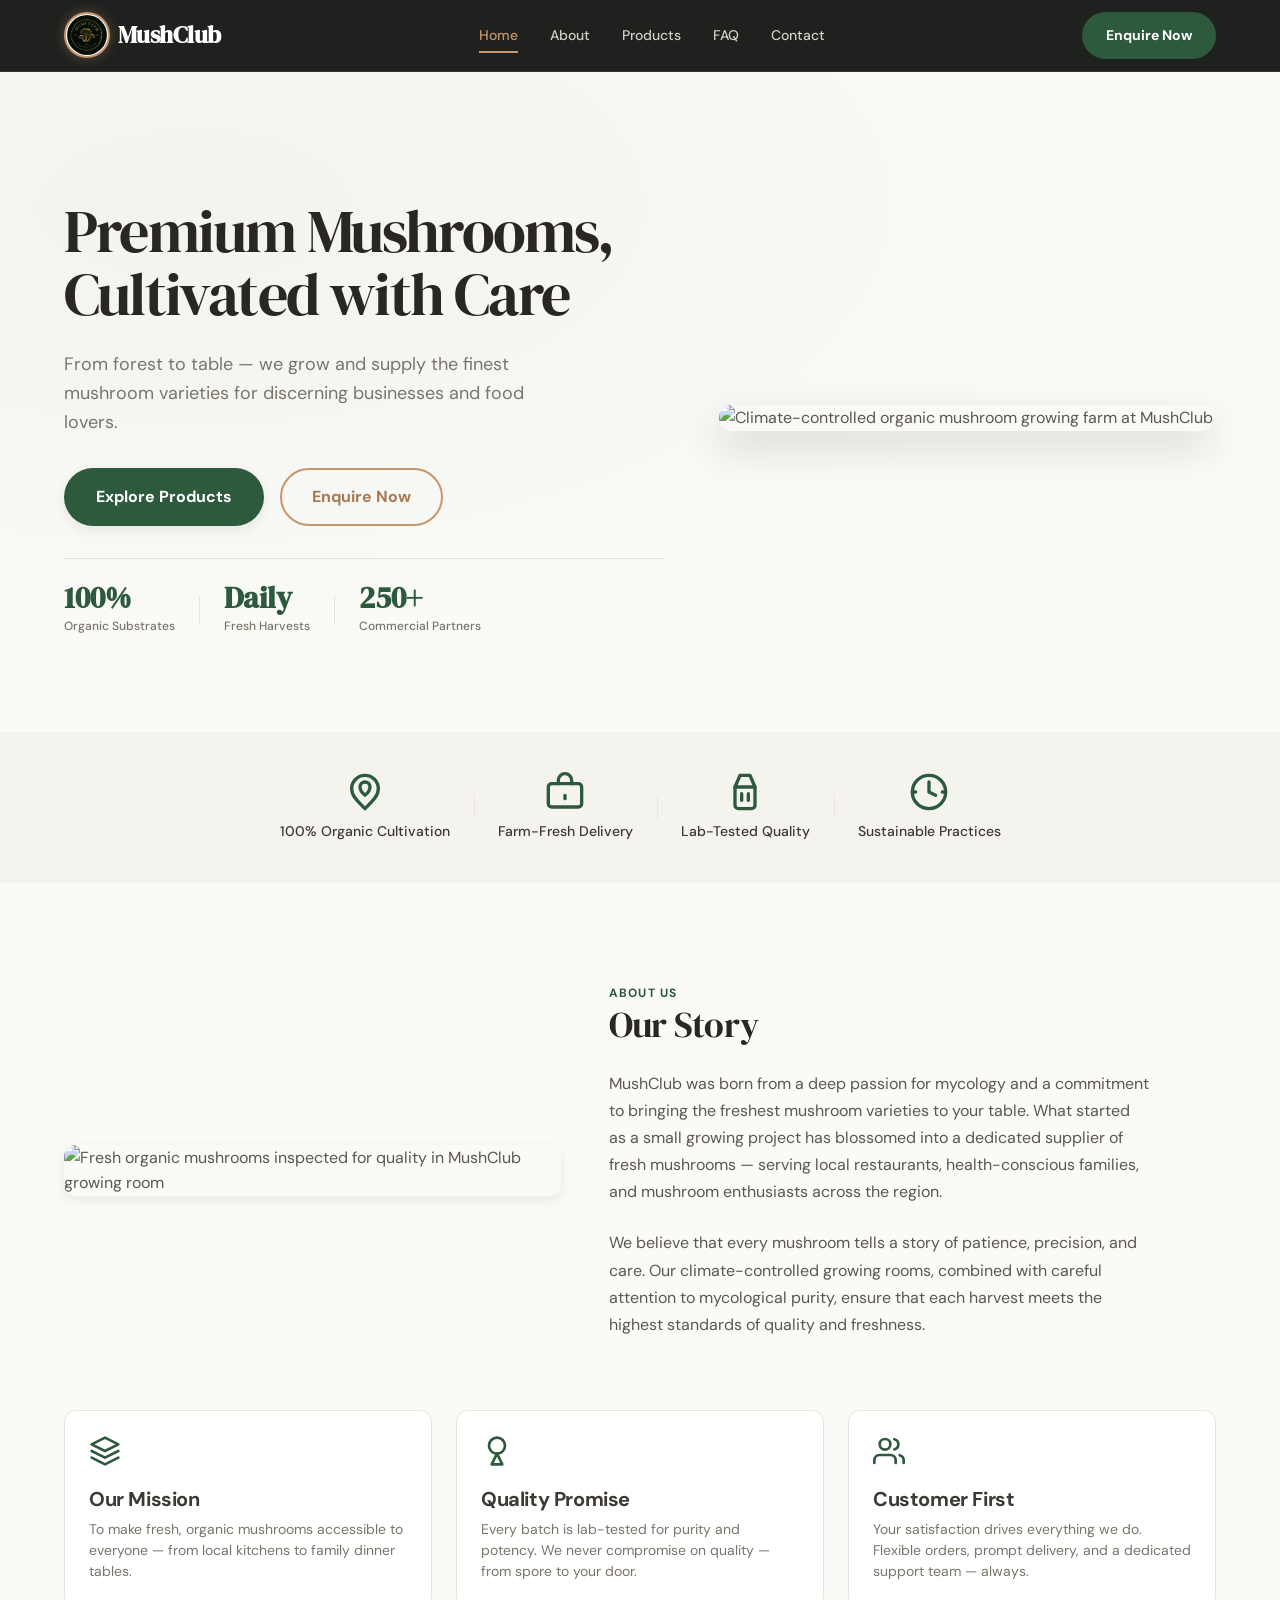
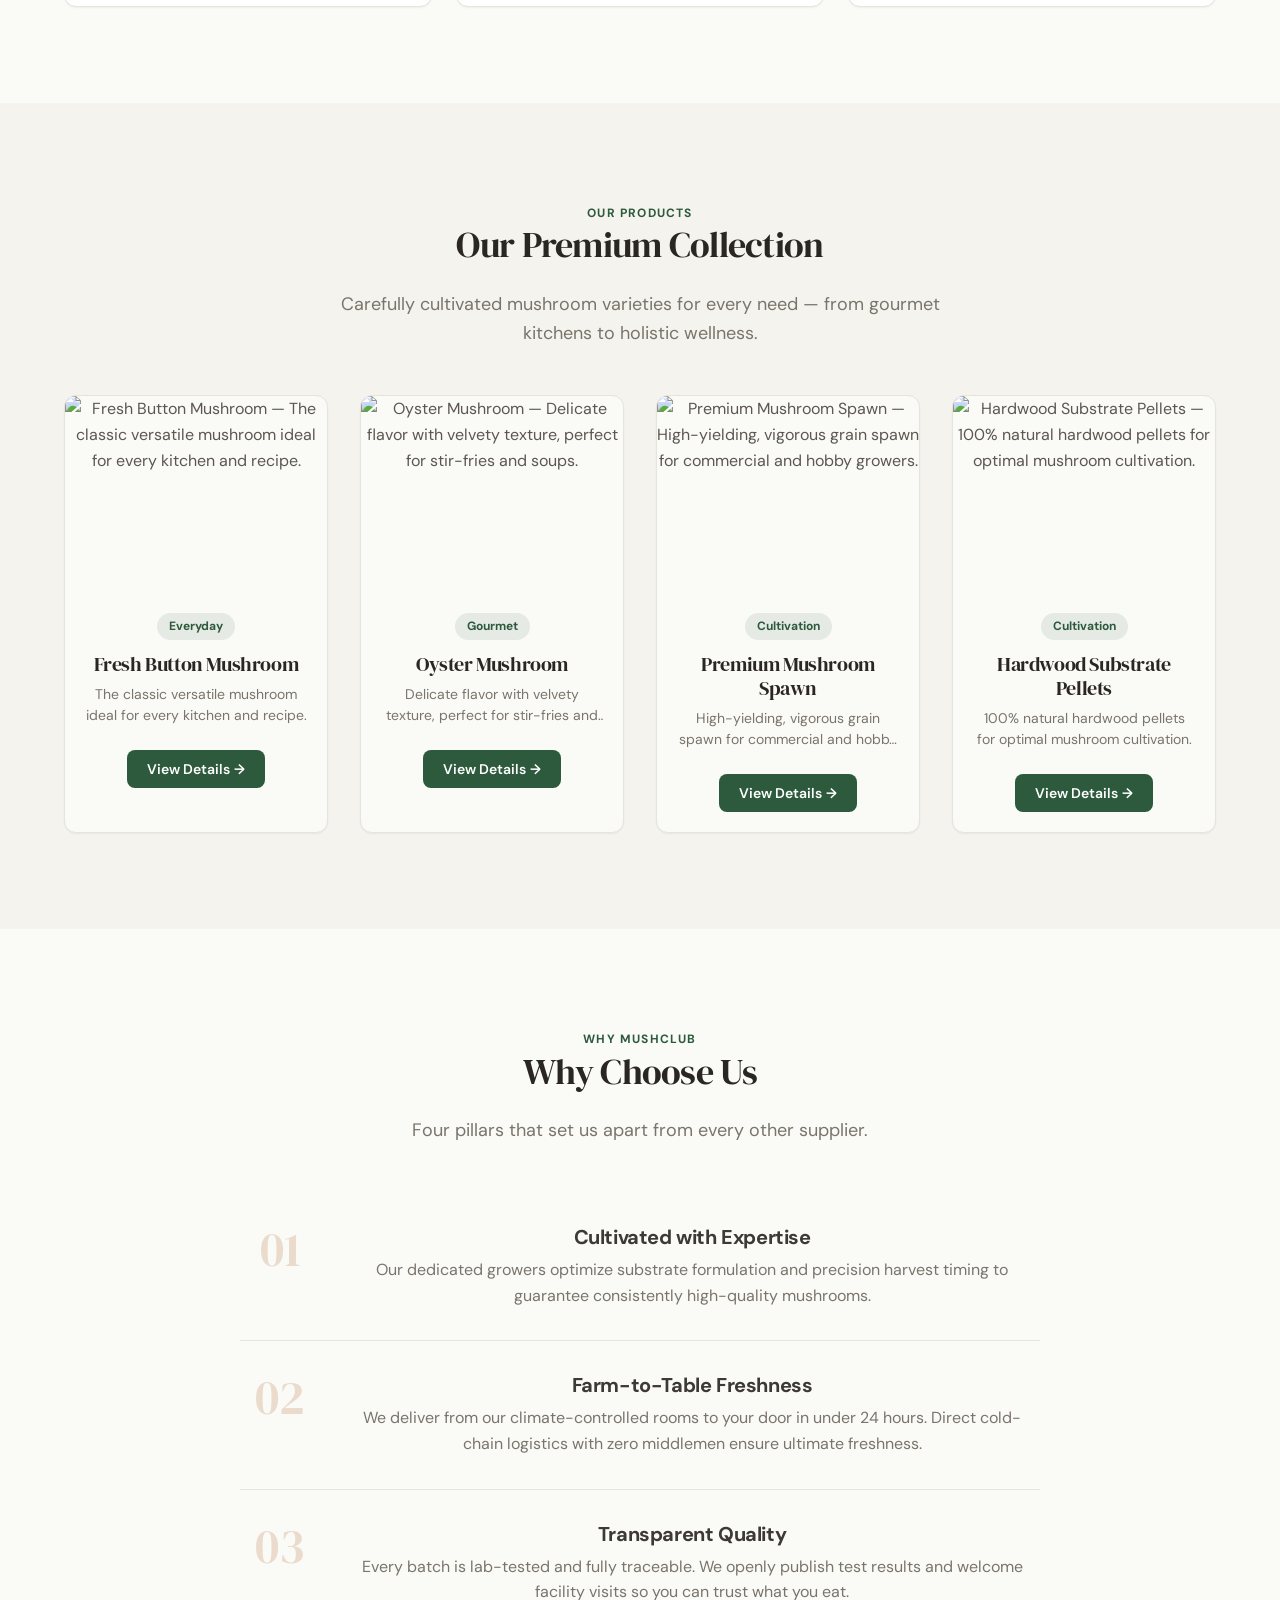
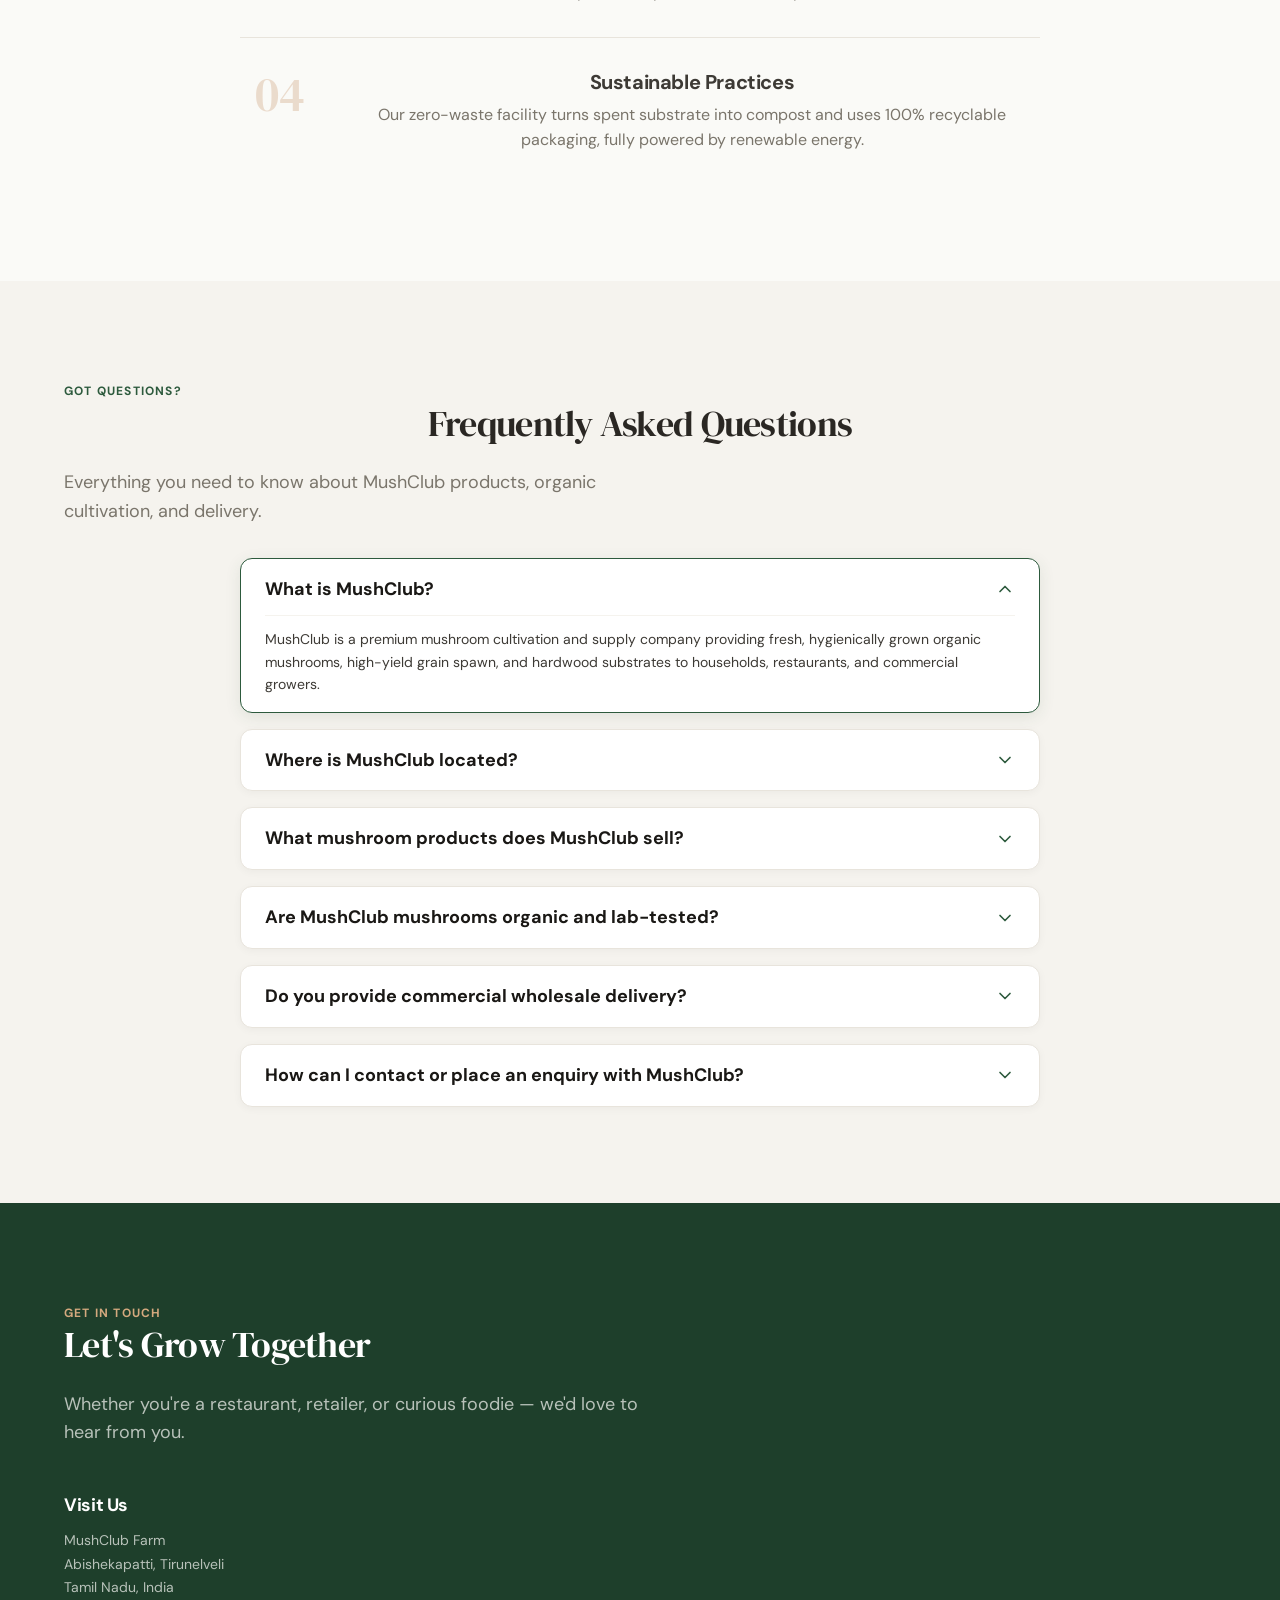
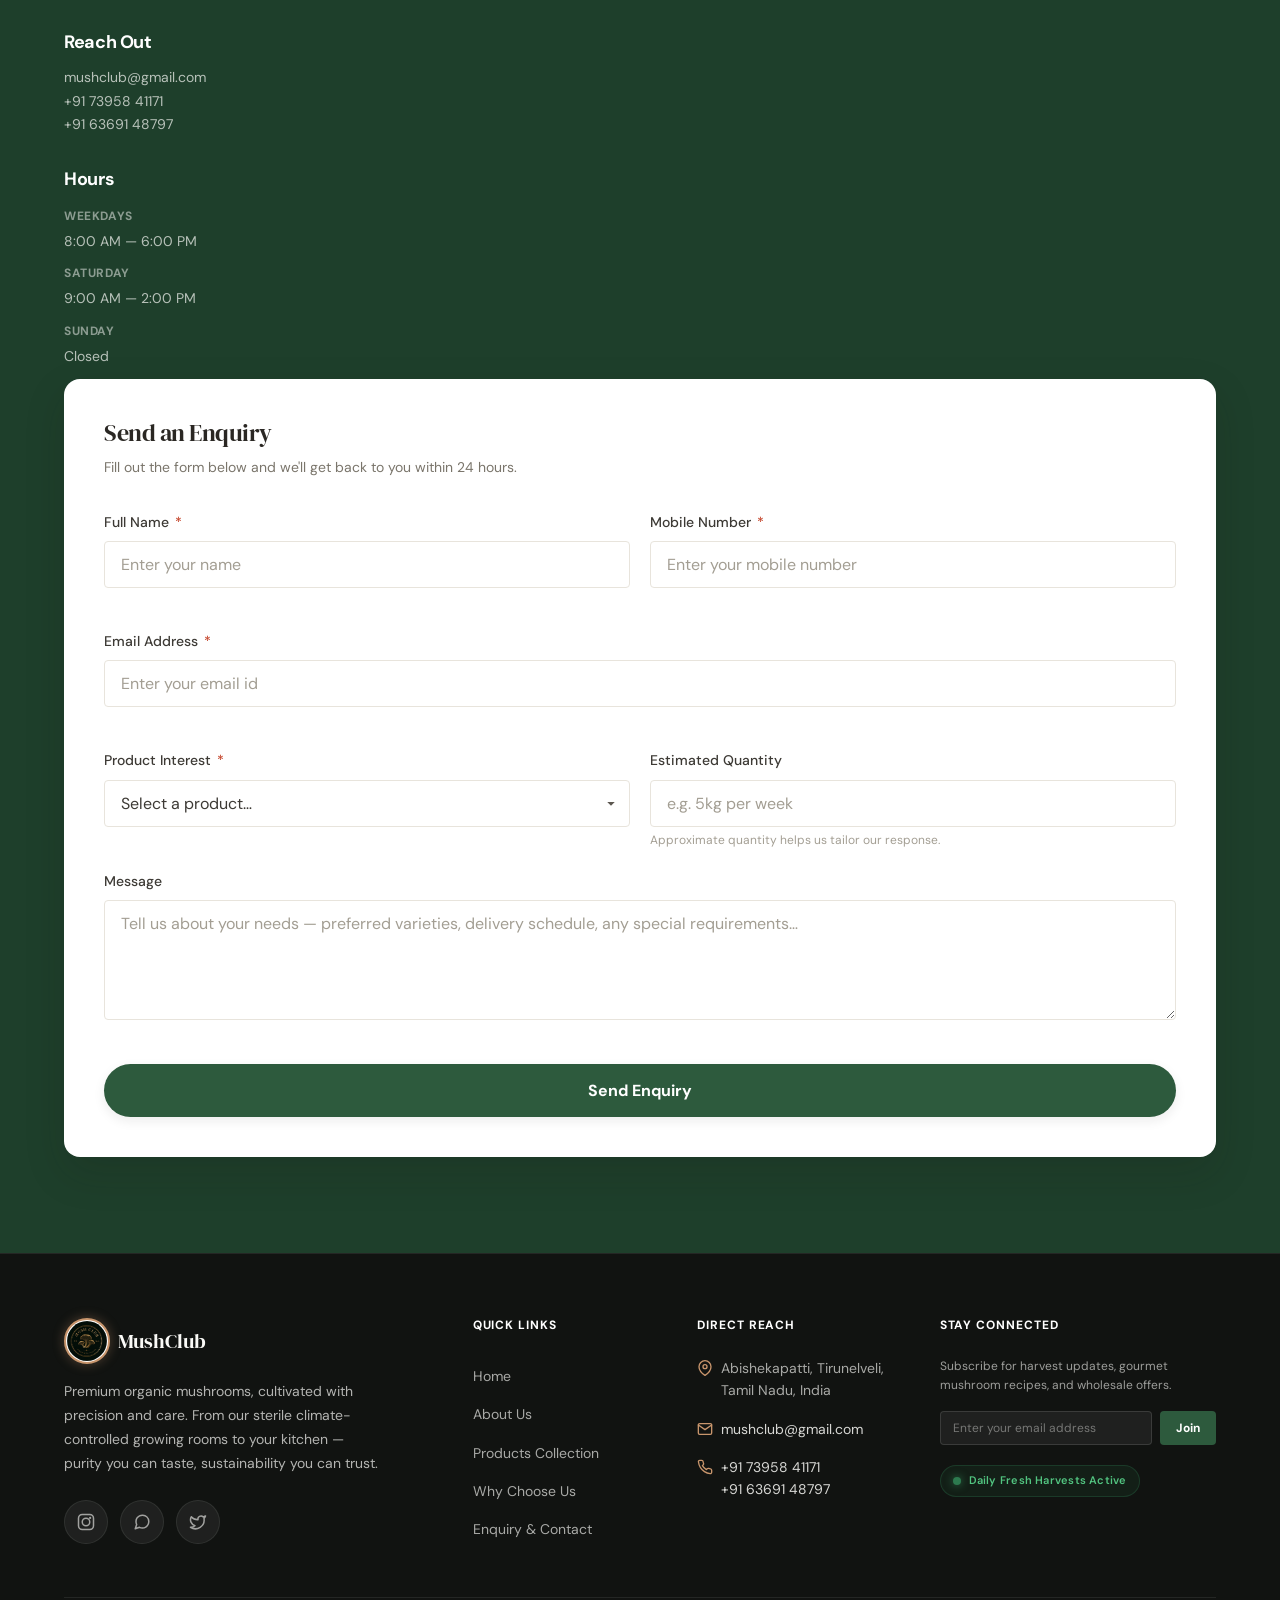
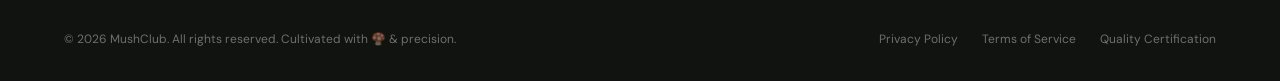
==== index.html @ bf06c415 "version 2.0 changes" ====
<!DOCTYPE html>
<html lang="en">

<head>
  <meta charset="UTF-8">
  <meta name="viewport" content="width=device-width, initial-scale=1.0">
  <title>MushClub — Premium Mushrooms, Cultivated with Care</title>
  <meta name="description"
    content="MushClub grows and supplies the finest premium mushroom varieties for discerning businesses and food lovers. From forest to table — 100% organic, lab-tested, sustainably grown.">
  <link rel="canonical" href="https://mushclub.in/">
  <meta property="og:url" content="https://mushclub.in/">
  <meta property="og:site_name" content="MushClub">
  <meta property="og:title" content="MushClub — Premium Organic Mushrooms, Cultivated with Care">
  <meta property="og:description"
    content="MushClub is a premium mushroom cultivation and supply company providing fresh, hygienically grown organic mushrooms to homes, restaurants, and businesses.">
  <meta property="og:type" content="website">
  <meta property="og:image"
    content="https://ik.imagekit.io/Selvamraj700/MushClub/mushrrom%20house">
  <meta name="twitter:card" content="summary_large_image">
  <meta name="twitter:title" content="MushClub — Premium Organic Mushrooms">
  <meta name="twitter:description" content="Fresh, organic, lab-tested mushrooms delivered from farm to table.">
  <meta name="theme-color" content="#2D5A3D">
  <link rel="icon"
    href="data:image/svg+xml,<svg xmlns='http://www.w3.org/2000/svg' viewBox='0 0 100 100'><text y='.9em' font-size='90'>🍄</text></svg>">
  <link rel="preconnect" href="https://fonts.googleapis.com">
  <link rel="preconnect" href="https://fonts.gstatic.com" crossorigin>
  <link rel="stylesheet" href="css/styles.css">

  <!-- Schema.org JSON-LD Structured Data for AI Assistants & Search Engines -->
  <script type="application/ld+json">
  {
    "@context": "https://schema.org",
    "@graph": [
      {
        "@type": "Organization",
        "@id": "https://mushclub.in/#organization",
        "name": "MushClub",
        "url": "https://mushclub.in/",
        "logo": "https://mushclub.in/assets/images/MushclubLogo.png.jpeg",
        "email": "mushclub@gmail.com",
        "telephone": "+91-7395841171",
        "sameAs": [
          "https://www.instagram.com/themushclub.in/?hl=en",
          "https://wa.me/917395841171"
        ],
        "description": "MushClub is a premium mushroom cultivation and supply company producing 100% organic, lab-tested, fresh gourmet mushrooms, spawn, and substrate pellets in Tirunelveli, Tamil Nadu."
      },
      {
        "@type": "LocalBusiness",
        "@id": "https://mushclub.in/#localbusiness",
        "name": "MushClub Farm",
        "image": "https://ik.imagekit.io/Selvamraj700/MushClub/mushrrom%20house",
        "telephone": "+91-7395841171",
        "email": "mushclub@gmail.com",
        "address": {
          "@type": "PostalAddress",
          "streetAddress": "Abishekapatti",
          "addressLocality": "Tirunelveli",
          "addressRegion": "Tamil Nadu",
          "addressCountry": "IN"
        },
        "openingHoursSpecification": [
          {
            "@type": "OpeningHoursSpecification",
            "dayOfWeek": ["Monday", "Tuesday", "Wednesday", "Thursday", "Friday"],
            "opens": "08:00",
            "closes": "18:00"
          },
          {
            "@type": "OpeningHoursSpecification",
            "dayOfWeek": "Saturday",
            "opens": "09:00",
            "closes": "14:00"
          }
        ],
        "priceRange": "$$"
      },
      {
        "@type": "WebSite",
        "@id": "https://mushclub.in/#website",
        "url": "https://mushclub.in/",
        "name": "MushClub",
        "description": "Premium Mushrooms, Cultivated with Care"
      },
      {
        "@type": "FAQPage",
        "@id": "https://mushclub.in/#faqpage",
        "mainEntity": [
          {
            "@type": "Question",
            "name": "What is MushClub?",
            "acceptedAnswer": {
              "@type": "Answer",
              "text": "MushClub is a premium mushroom cultivation and supply company providing fresh, hygienically grown organic mushrooms, high-yield grain spawn, and hardwood substrates to households, restaurants, and commercial growers."
            }
          },
          {
            "@type": "Question",
            "name": "Where is MushClub located?",
            "acceptedAnswer": {
              "@type": "Answer",
              "text": "MushClub's climate-controlled mushroom farm is located in Abishekapatti, Tirunelveli, Tamil Nadu, India."
            }
          },
          {
            "@type": "Question",
            "name": "What mushroom products does MushClub sell?",
            "acceptedAnswer": {
              "@type": "Answer",
              "text": "MushClub offers Fresh Button Mushrooms, Gourmet Oyster Mushrooms, Premium Mushroom Spawn, and 100% Natural Hardwood Substrate Pellets."
            }
          },
          {
            "@type": "Question",
            "name": "Are MushClub mushrooms organic?",
            "acceptedAnswer": {
              "@type": "Answer",
              "text": "Yes, 100% of MushClub mushrooms are grown in clean, organic, chemical-free substrates under strict sterile mycological conditions."
            }
          },
          {
            "@type": "Question",
            "name": "Do you provide wholesale delivery to restaurants and commercial partners?",
            "acceptedAnswer": {
              "@type": "Answer",
              "text": "Yes, MushClub provides direct farm-to-table cold-chain delivery for restaurants, retailers, and wholesale distributors."
            }
          },
          {
            "@type": "Question",
            "name": "How can I contact MushClub to place an order or enquiry?",
            "acceptedAnswer": {
              "@type": "Answer",
              "text": "You can reach MushClub via phone at +91 73958 41171 / +91 63691 48797, email at mushclub@gmail.com, or through our website contact enquiry form."
            }
          }
        ]
      }
    ]
  }
  </script>
</head>

<body>
  <!-- Skip Link -->
  <a href="#main-content" class="skip-link">Skip to main content</a>

  <!-- ═══════════════════════════════════════════════
       NAVIGATION
       ═══════════════════════════════════════════════ -->
  <header class="nav" id="nav" role="banner">
    <div class="nav__inner">
      <a href="#" class="nav__logo" aria-label="MushClub — Home">
        <div class="logo-mask">
          <img src="assets/images/MushclubLogo.png.jpeg" alt="MushClub Logo" class="nav__logo-image" width="48"
            height="48">
        </div>
        <span class="nav__logo-text">MushClub</span>
      </a>

      <nav class="nav__links" aria-label="Primary navigation">
        <a href="#hero" class="nav__link active" data-section="hero">Home</a>
        <a href="#about" class="nav__link" data-section="about">About</a>
        <a href="#products" class="nav__link" data-section="products">Products</a>
        <a href="#faq" class="nav__link" data-section="faq">FAQ</a>
        <a href="#contact" class="nav__link" data-section="contact">Contact</a>
      </nav>

      <a href="#contact" class="nav__cta">Enquire Now</a>

      <button class="nav__hamburger" id="hamburger" aria-label="Open menu" aria-expanded="false"
        aria-controls="mobile-menu">
        <span class="nav__hamburger-line"></span>
        <span class="nav__hamburger-line"></span>
        <span class="nav__hamburger-line"></span>
      </button>
    </div>

    <!-- Mobile Menu -->
    <div class="nav__mobile-menu" id="mobile-menu" role="dialog" aria-label="Mobile navigation" aria-hidden="true">
      <div class="mobile-menu__inner">
        <!-- Production AI Streaming Text Greeting -->
        <div class="mobile-menu__greeting-wrapper" id="ai-greeting-container" aria-live="polite">
          <span class="mobile-menu__greeting-text" id="typewriter-text"></span><span class="mobile-menu__cursor" id="typewriter-cursor">|</span>
        </div>

        <!-- Navigation Links Stack -->
        <nav class="mobile-menu__links-group" aria-label="Mobile menu navigation">
          <a href="#hero" class="nav__mobile-link" data-section="hero">Home</a>
          <a href="#about" class="nav__mobile-link" data-section="about">About Us</a>
          <a href="#products" class="nav__mobile-link" data-section="products">Products</a>
          <a href="#faq" class="nav__mobile-link" data-section="faq">FAQ</a>
          <a href="#why-us" class="nav__mobile-link" data-section="why-us">Why Choose Us</a>
          <a href="#contact" class="nav__mobile-link" data-section="contact">Contact</a>
        </nav>

        <!-- CTA & Quick Reach Footer -->
        <div class="mobile-menu__footer-group">
          <a href="#contact" class="nav__mobile-cta">Enquire Now</a>
          <div class="mobile-menu__quick-reach">
            <a href="tel:+917395841171">+91 73958 41171</a>
            <span>•</span>
            <a href="mailto:mushclub@gmail.com">mushclub@gmail.com</a>
          </div>
        </div>
      </div>
    </div>
  </header>

  <main id="main-content">
    <!-- ═══════════════════════════════════════════════
         HERO SECTION
         ═══════════════════════════════════════════════ -->
    <section class="hero bg-neutral-50" id="hero" aria-labelledby="hero-heading">
      <div class="container">
        <div class="hero__grid">
          <div class="hero__content">
            <h1 id="hero-heading" class="hero__heading animate-hero">Premium Mushrooms,<br>Cultivated with Care</h1>
            <p class="hero__subheading animate-hero">From forest to table — we grow and supply the finest mushroom
              varieties for discerning businesses and food lovers.</p>
            <div class="hero__actions animate-hero">
              <a href="#products" class="btn-primary">Explore Products</a>
              <a href="#contact" class="btn-secondary">Enquire Now</a>
            </div>
            <div class="hero__stats animate-hero">
              <div class="hero__stat-item">
                <span class="hero__stat-value">100%</span>
                <span class="hero__stat-label">Organic Substrates</span>
              </div>
              <div class="hero__stat-divider" aria-hidden="true"></div>
              <div class="hero__stat-item">
                <span class="hero__stat-value">Daily</span>
                <span class="hero__stat-label">Fresh Harvests</span>
              </div>
              <div class="hero__stat-divider" aria-hidden="true"></div>
              <div class="hero__stat-item">
                <span class="hero__stat-value">250+</span>
                <span class="hero__stat-label">Commercial Partners</span>
              </div>
            </div>
          </div>
          <div class="hero__image-wrapper animate-hero">
            <img src="https://ik.imagekit.io/Selvamraj700/MushClub/mushrrom%20house"
              alt="Climate-controlled organic mushroom growing farm at MushClub" class="hero__image" width="540"
              height="405" fetchpriority="high">
          </div>
        </div>
      </div>
    </section>

    <!-- ═══════════════════════════════════════════════
         TRUST STRIP
         ═══════════════════════════════════════════════ -->
    <section class="trust-strip" aria-label="Trust indicators">
      <div class="container">
        <div class="trust-strip__inner">
          <div class="trust-strip__item animate-on-scroll">
            <svg class="trust-strip__icon" viewBox="0 0 24 24" fill="none" stroke="currentColor" stroke-width="2"
              stroke-linecap="round" stroke-linejoin="round" aria-hidden="true">
              <path d="M12 22c4-4 8-7.5 8-12a8 8 0 0 0-16 0c0 4.5 4 8 8 12z" />
              <path d="M12 6c-1.5 0-3 1-3 3 0 2.5 3 5 3 5s3-2.5 3-5c0-2-1.5-3-3-3z" />
            </svg>
            <span class="trust-strip__text">100% Organic Cultivation</span>
          </div>
          <div class="trust-strip__item animate-on-scroll stagger-1">
            <svg class="trust-strip__icon" viewBox="0 0 24 24" fill="none" stroke="currentColor" stroke-width="2"
              stroke-linecap="round" stroke-linejoin="round" aria-hidden="true">
              <rect x="2" y="7" width="20" height="14" rx="2" />
              <path d="M16 7V5a4 4 0 0 0-8 0v2" />
              <path d="M12 14v2" />
            </svg>
            <span class="trust-strip__text">Farm-Fresh Delivery</span>
          </div>
          <div class="trust-strip__item animate-on-scroll stagger-2">
            <svg class="trust-strip__icon" viewBox="0 0 24 24" fill="none" stroke="currentColor" stroke-width="2"
              stroke-linecap="round" stroke-linejoin="round" aria-hidden="true">
              <path d="M9 2h6l3 7H6L9 2z" />
              <path d="M6 9v11a2 2 0 0 0 2 2h8a2 2 0 0 0 2-2V9" />
              <line x1="10" y1="13" x2="10" y2="17" />
              <line x1="14" y1="13" x2="14" y2="17" />
            </svg>
            <span class="trust-strip__text">Lab-Tested Quality</span>
          </div>
          <div class="trust-strip__item animate-on-scroll stagger-3">
            <svg class="trust-strip__icon" viewBox="0 0 24 24" fill="none" stroke="currentColor" stroke-width="2"
              stroke-linecap="round" stroke-linejoin="round" aria-hidden="true">
              <circle cx="12" cy="12" r="10" />
              <path d="M12 6v6l4 2" />
              <path d="M2 12h2" />
              <path d="M20 12h2" />
            </svg>
            <span class="trust-strip__text">Sustainable Practices</span>
          </div>
        </div>
      </div>
    </section>

    <!-- ═══════════════════════════════════════════════
         ABOUT SECTION
         ═══════════════════════════════════════════════ -->
    <section class="about section bg-neutral-50" id="about" aria-labelledby="about-heading">
      <div class="container">
        <div class="about__grid">
          <div class="animate-slide-left">
            <img
              src="https://ik.imagekit.io/Selvamraj700/MushClub/ChatGPT%20Image%20Jul%2026,%202026,%2005_04_17%20PM.png"
              alt="Fresh organic mushrooms inspected for quality in MushClub growing room" class="about__image"
              loading="lazy" width="480" height="600">
          </div>
          <div class="about__text">
            <span class="section-label animate-on-scroll">About Us</span>
            <h2 id="about-heading" class="section-heading animate-on-scroll">Our Story</h2>
            <p class="about__body animate-on-scroll">MushClub was born from a deep passion for mycology and a commitment
              to bringing the freshest mushroom varieties to your table. What started as a small growing project has
              blossomed into a dedicated supplier of fresh mushrooms — serving local restaurants, health-conscious
              families, and mushroom enthusiasts across the region.</p>
            <p class="about__body animate-on-scroll">We believe that every mushroom tells a story of patience,
              precision, and care. Our climate-controlled growing rooms, combined with careful attention to mycological
              purity, ensure that each harvest meets the highest standards of quality and freshness.</p>
          </div>
        </div>

        <div class="about__values">
          <div class="value-card animate-on-scroll stagger-1">
            <svg class="value-card__icon" viewBox="0 0 24 24" fill="none" stroke="currentColor" stroke-width="2"
              stroke-linecap="round" stroke-linejoin="round" aria-hidden="true">
              <path d="M12 2L2 7l10 5 10-5-10-5z" />
              <path d="M2 17l10 5 10-5" />
              <path d="M2 12l10 5 10-5" />
            </svg>
            <h3 class="value-card__title">Our Mission</h3>
            <p class="value-card__desc">To make fresh, organic mushrooms accessible to everyone — from local kitchens
              to family dinner tables.</p>
          </div>
          <div class="value-card animate-on-scroll stagger-2">
            <svg class="value-card__icon" viewBox="0 0 24 24" fill="none" stroke="currentColor" stroke-width="2"
              stroke-linecap="round" stroke-linejoin="round" aria-hidden="true">
              <circle cx="12" cy="8" r="6" />
              <path d="M12 14l-4 8h8l-4-8z" />
            </svg>
            <h3 class="value-card__title">Quality Promise</h3>
            <p class="value-card__desc">Every batch is lab-tested for purity and potency. We never compromise on quality
              — from spore to your door.</p>
          </div>
          <div class="value-card animate-on-scroll stagger-3">
            <svg class="value-card__icon" viewBox="0 0 24 24" fill="none" stroke="currentColor" stroke-width="2"
              stroke-linecap="round" stroke-linejoin="round" aria-hidden="true">
              <path d="M17 21v-2a4 4 0 0 0-4-4H5a4 4 0 0 0-4 4v2" />
              <circle cx="9" cy="7" r="4" />
              <path d="M23 21v-2a4 4 0 0 0-3-3.87" />
              <path d="M16 3.13a4 4 0 0 1 0 7.75" />
            </svg>
            <h3 class="value-card__title">Customer First</h3>
            <p class="value-card__desc">Your satisfaction drives everything we do. Flexible orders, prompt delivery, and
              a dedicated support team — always.</p>
          </div>
        </div>
      </div>
    </section>

    <!-- ═══════════════════════════════════════════════
         PRODUCTS SECTION
         ═══════════════════════════════════════════════ -->
    <section class="products section section--centered bg-neutral-100" id="products" aria-labelledby="products-heading">
      <div class="container">
        <span class="section-label animate-on-scroll">Our Products</span>
        <h2 id="products-heading" class="section-heading text-center animate-on-scroll">Our Premium Collection</h2>
        <p class="section-subtitle animate-on-scroll">Carefully cultivated mushroom varieties for every need — from
          gourmet kitchens to holistic wellness.</p>

        <div class="products__grid" id="products-grid">
          <!-- Product cards rendered by JS -->
        </div>
      </div>
    </section>

    <!-- ═══════════════════════════════════════════════
         PRODUCT DETAIL MODAL
         ═══════════════════════════════════════════════ -->
    <div class="modal-overlay" id="product-modal" role="dialog" aria-modal="true" aria-labelledby="modal-title"
      aria-hidden="true">
      <div class="modal" id="modal-card">
        <button class="modal__close" id="modal-close" aria-label="Close product details">
          <svg viewBox="0 0 24 24" fill="none" stroke="currentColor" stroke-width="2" stroke-linecap="round"
            stroke-linejoin="round">
            <line x1="18" y1="6" x2="6" y2="18" />
            <line x1="6" y1="6" x2="18" y2="18" />
          </svg>
        </button>

        <div class="modal__grid">
          <!-- LEFT COLUMN: Mushroom image only (large, centered, in image-box) -->
          <div class="modal__left-side">
            <div class="modal__image-box">
              <img class="modal__main-image" id="modal-image" src="" alt="Mushroom Image" width="360" height="360">
            </div>
          </div>

          <!-- RIGHT COLUMN: Product details (5-block structure + Buy Now) -->
          <div class="modal__right-side">
            <!-- Row 1: Name + Category -->
            <div class="modal__header-row">
              <h2 class="modal__title" id="modal-title"></h2>
              <span class="modal__title-sep">—</span>
              <span class="modal__badge" id="modal-category"></span>
            </div>

            <!-- Row 2: Specialities -->
            <div class="modal__meta-row">
              <span class="modal__meta-label">SPECIALITIES:</span>
              <div class="modal__forms-badges" id="modal-forms"></div>
            </div>

            <!-- Row 3: Health Benefits -->
            <div class="modal__benefits-row">
              <span class="modal__meta-label">HEALTH BENEFITS:</span>
              <ul class="modal__list" id="modal-nutrition"></ul>
            </div>

            <!-- Row 4: Short Description -->
            <div class="modal__desc-row">
              <p class="modal__description" id="modal-description"></p>
            </div>

            <!-- Row 5 / Action: Divider + Buy Now Button -->
            <div class="modal__purchase-section">
              <button class="modal__buy-now-btn" id="modal-buy-now" type="button">
                Purchase Now
              </button>
            </div>
          </div>
        </div>
      </div>
    </div>

    <!-- ═══════════════════════════════════════════════
         WHY CHOOSE US
         ═══════════════════════════════════════════════ -->
    <section class="why-us section section--centered bg-neutral-50" id="why-us" aria-labelledby="why-heading">
      <div class="container">
        <span class="section-label animate-on-scroll">Why MushClub</span>
        <h2 id="why-heading" class="section-heading text-center animate-on-scroll">Why Choose Us</h2>
        <p class="section-subtitle animate-on-scroll">Four pillars that set us apart from every other supplier.</p>

        <div class="why-us__list">
          <div class="why-us__item animate-on-scroll">
            <span class="why-us__number">01</span>
            <div>
              <h3 class="why-us__item-title">Cultivated with Expertise</h3>
              <p class="why-us__item-desc">Our dedicated growers optimize substrate formulation and precision harvest
                timing to guarantee consistently high-quality mushrooms.</p>
            </div>
          </div>
          <div class="why-us__item animate-on-scroll stagger-1">
            <span class="why-us__number">02</span>
            <div>
              <h3 class="why-us__item-title">Farm-to-Table Freshness</h3>
              <p class="why-us__item-desc">We deliver from our climate-controlled rooms to your door in under 24 hours.
                Direct cold-chain logistics with zero middlemen ensure ultimate freshness.</p>
            </div>
          </div>
          <div class="why-us__item animate-on-scroll stagger-2">
            <span class="why-us__number">03</span>
            <div>
              <h3 class="why-us__item-title">Transparent Quality</h3>
              <p class="why-us__item-desc">Every batch is lab-tested and fully traceable. We openly publish test results
                and welcome facility visits so you can trust what you eat.</p>
            </div>
          </div>
          <div class="why-us__item animate-on-scroll stagger-3">
            <span class="why-us__number">04</span>
            <div>
              <h3 class="why-us__item-title">Sustainable Practices</h3>
              <p class="why-us__item-desc">Our zero-waste facility turns spent substrate into compost and uses 100%
                recyclable packaging, fully powered by renewable energy.</p>
            </div>
          </div>
        </div>
      </div>
    </section>

    <!-- ═══════════════════════════════════════════════
         FREQUENTLY ASKED QUESTIONS (FAQ)
         ═══════════════════════════════════════════════ -->
    <section class="faq section bg-neutral-100" id="faq" aria-labelledby="faq-heading">
      <div class="container">
        <span class="section-label animate-on-scroll">Got Questions?</span>
        <h2 id="faq-heading" class="section-heading text-center animate-on-scroll">Frequently Asked Questions</h2>
        <p class="section-subtitle animate-on-scroll">Everything you need to know about MushClub products, organic cultivation, and delivery.</p>

        <div class="faq__grid">
          <details class="faq__item animate-on-scroll" open>
            <summary class="faq__question">
              <span>What is MushClub?</span>
              <svg class="faq__icon" viewBox="0 0 24 24" fill="none" stroke="currentColor" stroke-width="2" stroke-linecap="round" stroke-linejoin="round"><polyline points="6 9 12 15 18 9"/></svg>
            </summary>
            <div class="faq__answer">
              <p>MushClub is a premium mushroom cultivation and supply company providing fresh, hygienically grown organic mushrooms, high-yield grain spawn, and hardwood substrates to households, restaurants, and commercial growers.</p>
            </div>
          </details>

          <details class="faq__item animate-on-scroll stagger-1">
            <summary class="faq__question">
              <span>Where is MushClub located?</span>
              <svg class="faq__icon" viewBox="0 0 24 24" fill="none" stroke="currentColor" stroke-width="2" stroke-linecap="round" stroke-linejoin="round"><polyline points="6 9 12 15 18 9"/></svg>
            </summary>
            <div class="faq__answer">
              <p>Our climate-controlled mushroom cultivation facility is located in <strong>Abishekapatti, Tirunelveli, Tamil Nadu, India</strong>. We deliver farm-fresh daily across the region.</p>
            </div>
          </details>

          <details class="faq__item animate-on-scroll stagger-2">
            <summary class="faq__question">
              <span>What mushroom products does MushClub sell?</span>
              <svg class="faq__icon" viewBox="0 0 24 24" fill="none" stroke="currentColor" stroke-width="2" stroke-linecap="round" stroke-linejoin="round"><polyline points="6 9 12 15 18 9"/></svg>
            </summary>
            <div class="faq__answer">
              <p>We cultivate and supply Fresh Button Mushrooms, Gourmet Oyster Mushrooms, Premium Grain Spawn for growers, and 100% Natural Hardwood Substrate Pellets.</p>
            </div>
          </details>

          <details class="faq__item animate-on-scroll stagger-3">
            <summary class="faq__question">
              <span>Are MushClub mushrooms organic and lab-tested?</span>
              <svg class="faq__icon" viewBox="0 0 24 24" fill="none" stroke="currentColor" stroke-width="2" stroke-linecap="round" stroke-linejoin="round"><polyline points="6 9 12 15 18 9"/></svg>
            </summary>
            <div class="faq__answer">
              <p>Yes. 100% of our mushrooms are grown in clean, chemical-free organic substrates inside sterile, climate-monitored grow rooms. Every harvest is lab-tested for purity.</p>
            </div>
          </details>

          <details class="faq__item animate-on-scroll">
            <summary class="faq__question">
              <span>Do you provide commercial wholesale delivery?</span>
              <svg class="faq__icon" viewBox="0 0 24 24" fill="none" stroke="currentColor" stroke-width="2" stroke-linecap="round" stroke-linejoin="round"><polyline points="6 9 12 15 18 9"/></svg>
            </summary>
            <div class="faq__answer">
              <p>Yes! We partner with over 250+ restaurants, caterers, and food retailers, offering reliable cold-chain delivery within 24 hours of harvest.</p>
            </div>
          </details>

          <details class="faq__item animate-on-scroll stagger-1">
            <summary class="faq__question">
              <span>How can I contact or place an enquiry with MushClub?</span>
              <svg class="faq__icon" viewBox="0 0 24 24" fill="none" stroke="currentColor" stroke-width="2" stroke-linecap="round" stroke-linejoin="round"><polyline points="6 9 12 15 18 9"/></svg>
            </summary>
            <div class="faq__answer">
              <p>You can contact us via phone at <a href="tel:+917395841171">+91 73958 41171</a> or <a href="tel:+916369148797">+91 63691 48797</a>, email us at <a href="mailto:mushclub@gmail.com">mushclub@gmail.com</a>, or submit the enquiry form below.</p>
            </div>
          </details>
        </div>
      </div>
    </section>

    <!-- ═══════════════════════════════════════════════
         CONTACT + ENQUIRY SECTION
         ═══════════════════════════════════════════════ -->
    <section class="contact section" id="contact" aria-labelledby="contact-heading">
      <div class="container">
        <div class="contact__header-wrapper">
          <div class="contact__header-text">
            <span class="section-label animate-on-scroll">Get In Touch</span>
            <h2 id="contact-heading" class="section-heading animate-on-scroll">Let's Grow Together</h2>
            <p class="section-subtitle animate-on-scroll">Whether you're a restaurant, retailer, or curious foodie —
              we'd love to hear from you.</p>
          </div>
          <div class="contact__header-cta">
            <a href="#contact" class="btn-primary contact__mobile-btn">Enquire Now</a>
          </div>
        </div>

        <div class="contact__grid">
          <aside class="contact__info animate-on-scroll" aria-label="Contact information">
            <div class="contact__info-block">
              <h3>Visit Us</h3>
              <p>MushClub Farm<br>Abishekapatti, Tirunelveli<br>Tamil Nadu, India</p>
            </div>
            <div class="contact__info-block">
              <h3>Reach Out</h3>
              <a href="mailto:mushclub@gmail.com">mushclub@gmail.com</a>
              <a href="tel:+917395841171">+91 73958 41171</a>
              <a href="tel:+916369148797">+91 63691 48797</a>
            </div>
            <div class="contact__info-block">
              <h3>Hours</h3>
              <dl class="contact__hours">
                <dt>Weekdays</dt>
                <dd>8:00 AM — 6:00 PM</dd>
                <dt>Saturday</dt>
                <dd>9:00 AM — 2:00 PM</dd>
                <dt>Sunday</dt>
                <dd>Closed</dd>
              </dl>
            </div>
          </aside>
        </div>

        <div class="form-container animate-on-scroll stagger-1" id="form-container">
          <div class="form-modal-wrapper">
            <button class="form__close" id="form-close" aria-label="Close enquiry form">
              <svg viewBox="0 0 24 24" fill="none" stroke="currentColor" stroke-width="2" stroke-linecap="round"
                stroke-linejoin="round">
                <line x1="18" y1="6" x2="6" y2="18" />
                <line x1="6" y1="6" x2="18" y2="18" />
              </svg>
            </button>
            <div id="form-content">
              <h3 class="form__title">Send an Enquiry</h3>
              <p class="form__subtitle">Fill out the form below and we'll get back to you within 24 hours.</p>

              <form id="enquiry-form" novalidate>
                <div class="form__row">
                  <div class="form__group">
                    <label class="form__label" for="name">Full Name <span class="required"
                        aria-label="required">*</span></label>
                    <input class="form__input" type="text" id="name" name="name" placeholder="Enter your name" required
                      autocomplete="name" aria-describedby="name-error">
                    <span class="form__error" id="name-error" role="alert"></span>
                  </div>
                  <div class="form__group">
                    <label class="form__label" for="mobile">Mobile Number <span class="required"
                        aria-label="required">*</span></label>
                    <input class="form__input" type="tel" id="mobile" name="mobile"
                      placeholder="Enter your mobile number" required autocomplete="tel" inputmode="tel" aria-describedby="mobile-error">
                    <span class="form__error" id="mobile-error" role="alert"></span>
                  </div>
                </div>

                <div class="form__row">
                  <div class="form__group form__group--full">
                    <label class="form__label" for="email">Email Address <span class="required"
                        aria-label="required">*</span></label>
                    <input class="form__input" type="email" id="email" name="email" placeholder="Enter your email id"
                      required autocomplete="email" inputmode="email" aria-describedby="email-error">
                    <span class="form__error" id="email-error" role="alert"></span>
                  </div>
                </div>

                <div class="form__row">
                  <div class="form__group">
                    <label class="form__label" for="product">Product Interest <span class="required"
                        aria-label="required">*</span></label>
                    <select class="form__select" id="product" name="product" required aria-describedby="product-error">
                      <option value="">Select a product…</option>
                      <option value="oyster">Oyster Mushroom</option>
                      <option value="shiitake">Shiitake Mushroom</option>
                      <option value="lions-mane">Lion's Mane</option>
                      <option value="button">Button Mushroom</option>
                      <option value="multiple">Multiple Products</option>
                    </select>
                    <span class="form__error" id="product-error" role="alert"></span>
                  </div>
                  <div class="form__group">
                    <label class="form__label" for="quantity">Estimated Quantity</label>
                    <input class="form__input" type="text" id="quantity" name="quantity"
                      placeholder="e.g. 5kg per week">
                    <span class="form__helper">Approximate quantity helps us tailor our response.</span>
                  </div>
                </div>

                <div class="form__row">
                  <div class="form__group form__group--full">
                    <label class="form__label" for="message">Message</label>
                    <textarea class="form__textarea" id="message" name="message"
                      placeholder="Tell us about your needs — preferred varieties, delivery schedule, any special requirements…"
                      rows="4"></textarea>
                  </div>
                </div>

                <button type="submit" class="btn-primary form__submit" id="submit-btn">
                  <span class="spinner"></span>
                  <span class="btn-text">Send Enquiry</span>
                </button>
              </form>
            </div>

            <!-- Success State -->
            <div class="form__success" id="form-success">
              <svg class="form__success-icon" viewBox="0 0 24 24" fill="none" stroke="currentColor" stroke-width="2"
                stroke-linecap="round" stroke-linejoin="round">
                <circle cx="12" cy="12" r="10" />
                <path d="M8 12l3 3 5-5" />
              </svg>
              <h3 class="form__success-title">Thank You!</h3>
              <p class="form__success-message">Your enquiry has been received. Our team will get back to you within 24
                hours with a tailored response.</p>
              <button class="form__success-btn" id="submit-another" type="button">Submit Another Enquiry</button>
            </div>
          </div>
        </div>
      </div>
    </section>
  </main>

  <!-- ═══════════════════════════════════════════════
       FOOTER
       ═══════════════════════════════════════════════ -->
  <footer class="footer" role="contentinfo">
    <div class="container">
      <div class="footer__grid">
        <!-- Col 1: Brand & Social -->
        <div class="footer__col">
          <a href="#" class="nav__logo" aria-label="MushClub — Home">
            <div class="logo-mask">
              <img src="assets/images/MushclubLogo.png.jpeg" alt="MushClub Logo"
                class="nav__logo-image footer__logo-image" width="48" height="48">
            </div>
            <span class="footer__logo-text">MushClub</span>
          </a>
          <p class="footer__brand-desc">Premium organic mushrooms, cultivated with precision and care. From our sterile climate-controlled growing rooms to your kitchen — purity you can taste, sustainability you can trust.</p>
          <div class="footer__social">
            <a href="https://www.instagram.com/themushclub.in/?hl=en" target="_blank" rel="noopener noreferrer"
              class="footer__social-link" aria-label="Follow MushClub on Instagram">
              <svg viewBox="0 0 24 24" fill="none" stroke="currentColor" stroke-width="2" stroke-linecap="round"
                stroke-linejoin="round">
                <rect x="2" y="2" width="20" height="20" rx="5" />
                <circle cx="12" cy="12" r="5" />
                <circle cx="17.5" cy="6.5" r="1.5" fill="currentColor" stroke="none" />
              </svg>
            </a>
            <a href="https://wa.me/917395841171" target="_blank" rel="noopener noreferrer" class="footer__social-link"
              aria-label="Chat with MushClub on WhatsApp">
              <svg viewBox="0 0 24 24" fill="none" stroke="currentColor" stroke-width="2" stroke-linecap="round"
                stroke-linejoin="round">
                <path
                  d="M21 11.5a8.38 8.38 0 0 1-.9 3.8 8.5 8.5 0 0 1-7.6 4.7 8.38 8.38 0 0 1-3.8-.9L3 21l1.9-5.7a8.38 8.38 0 0 1-.9-3.8 8.5 8.5 0 0 1 4.7-7.6 8.38 8.38 0 0 1 3.8-.9h.5a8.48 8.48 0 0 1 8 8v.5z">
                </path>
              </svg>
            </a>
            <a href="https://x.com/themushclub_in" target="_blank" rel="noopener noreferrer" class="footer__social-link" aria-label="Follow MushClub on X">
              <svg viewBox="0 0 24 24" fill="none" stroke="currentColor" stroke-width="2" stroke-linecap="round"
                stroke-linejoin="round">
                <path
                  d="M22 4s-.7 2.1-2 3.4c1.6 10-9.4 17.3-18 11.6 2.2.1 4.4-.6 6-2C3 15.5.5 9.6 3 5c2.2 2.6 5.6 4.1 9 4-.9-4.2 4-6.6 7-3.8 1.1 0 3-1.2 3-1.2z" />
              </svg>
            </a>
          </div>
        </div>

        <!-- Col 2: Navigation -->
        <nav class="footer__col" aria-label="Footer navigation">
          <h3 class="footer__heading">Quick Links</h3>
          <a href="#hero" class="footer__link">Home</a>
          <a href="#about" class="footer__link">About Us</a>
          <a href="#products" class="footer__link">Products Collection</a>
          <a href="#why-us" class="footer__link">Why Choose Us</a>
          <a href="#contact" class="footer__link">Enquiry & Contact</a>
        </nav>

        <!-- Col 3: Contact Info -->
        <div class="footer__col">
          <h3 class="footer__heading">Direct Reach</h3>
          <div class="footer__contact-item">
            <svg viewBox="0 0 24 24" fill="none" stroke="currentColor" stroke-width="2" stroke-linecap="round"
              stroke-linejoin="round">
              <path d="M21 10c0 7-9 13-9 13s-9-6-9-13a9 9 0 0 1 18 0z" />
              <circle cx="12" cy="10" r="3" />
            </svg>
            <span>Abishekapatti, Tirunelveli,<br>Tamil Nadu, India</span>
          </div>
          <div class="footer__contact-item">
            <svg viewBox="0 0 24 24" fill="none" stroke="currentColor" stroke-width="2" stroke-linecap="round"
              stroke-linejoin="round">
              <path d="M4 4h16c1.1 0 2 .9 2 2v12c0 1.1-.9 2-2 2H4c-1.1 0-2-.9-2-2V6c0-1.1.9-2 2-2z" />
              <polyline points="22,6 12,13 2,6" />
            </svg>
            <span><a href="mailto:mushclub@gmail.com">mushclub@gmail.com</a></span>
          </div>
          <div class="footer__contact-item">
            <svg viewBox="0 0 24 24" fill="none" stroke="currentColor" stroke-width="2" stroke-linecap="round"
              stroke-linejoin="round">
              <path
                d="M22 16.92v3a2 2 0 0 1-2.18 2 19.79 19.79 0 0 1-8.63-3.07 19.5 19.5 0 0 1-6-6 19.79 19.79 0 0 1-3.07-8.67A2 2 0 0 1 4.11 2h3a2 2 0 0 1 2 1.72 12.84 12.84 0 0 0 .7 2.81 2 2 0 0 1-.45 2.11L8.09 9.91a16 16 0 0 0 6 6l1.27-1.27a2 2 0 0 1 2.11-.45 12.84 12.84 0 0 0 2.81.7A2 2 0 0 1 22 16.92z" />
            </svg>
            <span>
              <a href="tel:+917395841171">+91 73958 41171</a><br>
              <a href="tel:+916369148797">+91 63691 48797</a>
            </span>
          </div>
        </div>

        <!-- Col 4: Newsletter & System Status -->
        <div class="footer__col">
          <h3 class="footer__heading">Stay Connected</h3>
          <p class="footer__newsletter-text">Subscribe for harvest updates, gourmet mushroom recipes, and wholesale offers.</p>
          <form class="footer__newsletter-form" id="newsletter-form" onsubmit="event.preventDefault(); alert('Thank you for subscribing to MushClub!'); this.reset();">
            <input type="email" class="footer__newsletter-input" placeholder="Enter your email address" required aria-label="Email address for newsletter">
            <button type="submit" class="footer__newsletter-btn" aria-label="Subscribe">
              <span>Join</span>
            </button>
          </form>
          <div class="footer__status" role="status">
            <span class="footer__status-dot"></span>
            <span class="footer__status-text">Daily Fresh Harvests Active</span>
          </div>
        </div>
      </div>

      <div class="footer__bottom">
        <p class="footer__copyright">&copy; 2026 MushClub. All rights reserved. Cultivated with 🍄 & precision.</p>
        <div class="footer__bottom-links">
          <a href="#" class="footer__bottom-link">Privacy Policy</a>
          <a href="#" class="footer__bottom-link">Terms of Service</a>
          <a href="#" class="footer__bottom-link">Quality Certification</a>
        </div>
      </div>
    </div>
  </footer>

  <script src="js/main.js"></script>
</body>

</html>
---- css/styles.css ----
/* ═══════════════════════════════════════════════════════
   MUSHCLUB — Design System & Component Styles
   Built with 8px base grid, Major Third (1.25) type scale
   ═══════════════════════════════════════════════════════ */

/* ─── Google Fonts ─── */
@import url('https://fonts.googleapis.com/css2?family=DM+Sans:ital,opsz,wght@0,9..40,400;0,9..40,500;0,9..40,700;1,9..40,400&family=DM+Serif+Display&display=swap');

/* ═══════════════════════════════════════════════════════
   SETTINGS — Design Tokens (CSS Custom Properties)
   ═══════════════════════════════════════════════════════ */
:root {
  /* ─── Brand Colors ─── */
  --brand-primary: #2D5A3D;
  --brand-primary-light: #3A7A52;
  --brand-primary-dark: #1E3F2B;
  --brand-accent: #C8956C;
  --brand-accent-light: #D4A97E;
  --brand-accent-dark: #A87A54;

  /* ─── Neutral Colors (warm undertone) ─── */
  --neutral-50: #FAFAF7;
  --neutral-100: #F5F3EE;
  --neutral-200: #E8E4DC;
  --neutral-300: #D4CFC4;
  --neutral-400: #A39E93;
  --neutral-500: #7A756B;
  --neutral-600: #5C5750;
  --neutral-700: #3D3A35;
  --neutral-800: #2A2723;
  --neutral-900: #1A1815;

  /* ─── Semantic Colors ─── */
  --status-success: #2D7A4F;
  --status-error: #C4442A;
  --status-warning: #B8860B;
  --status-info: #2D5A3D;

  /* ─── Typography ─── */
  --font-heading: 'DM Serif Display', Georgia, 'Times New Roman', serif;
  --font-body: 'DM Sans', -apple-system, BlinkMacSystemFont, 'Segoe UI', Roboto, sans-serif;

  /* ─── Type Scale (Major Third 1.25) ─── */
  --text-xs: 0.75rem;
  /* 12px */
  --text-sm: 0.875rem;
  /* 14px */
  --text-base: 1rem;
  /* 16px */
  --text-md: 1.125rem;
  /* 18px */
  --text-lg: 1.25rem;
  /* 20px */
  --text-xl: 1.5rem;
  /* 24px */
  --text-2xl: 1.875rem;
  /* 30px */
  --text-3xl: 2.25rem;
  /* 36px */
  --text-4xl: 3rem;
  /* 48px */
  --text-5xl: 3.75rem;
  /* 60px */

  /* ─── Spacing (8px base grid) ─── */
  --space-1: 4px;
  --space-2: 8px;
  --space-3: 12px;
  --space-4: 16px;
  --space-5: 20px;
  --space-6: 24px;
  --space-8: 32px;
  --space-10: 40px;
  --space-12: 48px;
  --space-16: 64px;
  --space-20: 80px;
  --space-24: 96px;
  --space-32: 128px;

  /* ─── Border Radius ─── */
  --radius-sm: 4px;
  --radius-md: 8px;
  --radius-lg: 12px;
  --radius-xl: 16px;
  --radius-full: 9999px;

  /* ─── Shadows (warm-tinted) ─── */
  --shadow-sm: 0 1px 2px rgba(26, 24, 21, 0.05);
  --shadow-md: 0 4px 12px rgba(26, 24, 21, 0.08);
  --shadow-lg: 0 8px 24px rgba(26, 24, 21, 0.12);
  --shadow-xl: 0 16px 40px rgba(26, 24, 21, 0.16);

  /* ─── Z-Index Scale ─── */
  --z-dropdown: 50;
  --z-sticky: 100;
  --z-overlay: 200;
  --z-modal: 300;
  --z-toast: 400;

  /* ─── Easing Curves ─── */
  --ease-default: cubic-bezier(0.25, 0.1, 0.25, 1);
  --ease-spring: cubic-bezier(0.34, 1.56, 0.64, 1);
  --ease-out: cubic-bezier(0.0, 0.0, 0.2, 1);
  --ease-in: cubic-bezier(0.4, 0.0, 1, 1);

  /* ─── Transitions ─── */
  --transition-fast: 150ms;
  --transition-base: 250ms;
  --transition-slow: 400ms;
}

/* ═══════════════════════════════════════════════════════
   GENERIC — Reset & Normalize
   ═══════════════════════════════════════════════════════ */
*,
*::before,
*::after {
  box-sizing: border-box;
  margin: 0;
  padding: 0;
}

html {
  scroll-behavior: smooth;
  -webkit-text-size-adjust: 100%;
  text-size-adjust: 100%;
  overflow-x: hidden;
  width: 100%;
  max-width: 100vw;
}

section, .hero, .products, .why-us, .faq, .about, .contact {
  scroll-margin-top: 72px;
}

body {
  font-family: var(--font-body);
  font-size: var(--text-base);
  line-height: 1.6;
  color: var(--neutral-600);
  background-color: var(--neutral-50);
  -webkit-font-smoothing: antialiased;
  -moz-osx-font-smoothing: grayscale;
  text-rendering: optimizeLegibility;
  font-feature-settings: "liga", "kern";
  font-kerning: normal;
  overflow-x: hidden;
  width: 100%;
  max-width: 100vw;
}

html.menu-open,
body.menu-open {
  overflow: hidden !important;
  height: 100% !important;
  touch-action: none;
}

button,
a,
.nav__hamburger,
.nav__mobile-link,
.form__close,
.modal__close {
  touch-action: manipulation;
}

.nav__hamburger-line,
.form__close svg,
.modal__close svg,
.form__success-icon {
  pointer-events: none;
}

img,
video,
svg {
  max-width: 100%;
  height: auto;
}

a {
  color: inherit;
  text-decoration: none;
}

ul,
ol {
  list-style: none;
}

button {
  font-family: inherit;
  font-size: inherit;
  cursor: pointer;
  border: none;
  background: none;
}

input,
textarea,
select {
  font-family: inherit;
  font-size: inherit;
}

/* ═══════════════════════════════════════════════════════
   ELEMENTS — Base HTML Styling
   ═══════════════════════════════════════════════════════ */
h1,
h2,
h3,
h4,
h5,
h6 {
  font-family: var(--font-heading);
  font-weight: 400;
  color: var(--neutral-800);
  text-rendering: optimizeLegibility;
  font-feature-settings: "kern";
  letter-spacing: -0.02em;
}

h1 {
  font-size: var(--text-5xl);
  line-height: 1.05;
  letter-spacing: -0.03em;
}

h2 {
  font-size: var(--text-3xl);
  line-height: 1.15;
}

h3 {
  font-size: var(--text-2xl);
  line-height: 1.2;
}

h4 {
  font-size: var(--text-xl);
  line-height: 1.3;
}

p {
  max-width: 680px;
}

/* ═══════════════════════════════════════════════════════
   OBJECTS — Layout Patterns
   ═══════════════════════════════════════════════════════ */
.container {
  max-width: 1200px;
  width: 100%;
  margin: 0 auto;
  padding-left: var(--space-6);
  padding-right: var(--space-6);
}

/* Prevent Flex and Grid items from blowing out containers on small screens */
.hero__grid>*,
.about__grid>*,
.products__grid>*,
.why-us__item>*,
.contact__grid>*,
.footer__grid>*,
.modal__grid>*,
.trust-strip__inner>*,
.about__values>*,
.form__row>* {
  min-width: 0;
}

.section {
  padding-top: var(--space-24);
  padding-bottom: var(--space-24);
}

.section-label {
  font-family: var(--font-body);
  font-size: var(--text-xs);
  font-weight: 700;
  letter-spacing: 0.1em;
  text-transform: uppercase;
  color: var(--brand-primary);
  margin-bottom: var(--space-3);
}

.section-heading {
  margin-bottom: var(--space-6);
  max-width: 800px;
}

.section-subtitle {
  font-size: var(--text-md);
  color: var(--neutral-500);
  max-width: 600px;
}

.section--centered {
  text-align: center;
}

.section--centered .section-subtitle {
  margin-left: auto;
  margin-right: auto;
}

.bg-neutral-50 {
  background-color: var(--neutral-50);
}

.bg-neutral-100 {
  background-color: var(--neutral-100);
}

/* ═══════════════════════════════════════════════════════
   COMPONENTS — Mobile Menu AI Streaming Text Greeting
   ═══════════════════════════════════════════════════════ */
.mobile-menu__greeting-wrapper {
  /* FIXED: Must be block + text-align:left so typewriter text
     always starts from the same fixed left coordinate.
     Previous display:flex + justify-content:center caused the
     left edge to shift as the text span grew during animation. */
  display: block;
  width: 100%;
  max-width: 100%;
  align-self: stretch; /* override parent flex align-items:center */
  text-align: left;
  padding: 0 var(--space-2);
  margin-bottom: var(--space-3);
  background: transparent;
  border: none;
  box-shadow: none;
  white-space: nowrap;
  overflow: visible;
  box-sizing: border-box;
}

.mobile-menu__greeting-text {
  font-size: clamp(12px, 3.8vw, 16px);
  font-weight: 800;
  color: var(--neutral-50);
  letter-spacing: -0.01em;
  white-space: nowrap;
  text-align: left;
  display: inline;
}

.mobile-menu__cursor {
  font-size: clamp(12px, 3.8vw, 16px);
  font-weight: 800;
  color: var(--neutral-50);
  display: inline;
  margin-left: 1px;
  animation: aiCursorBlink 0.7s infinite step-end;
}

@keyframes aiCursorBlink {
  0%, 100% { opacity: 1; }
  50% { opacity: 0; }
}

@media (prefers-reduced-motion: reduce) {
  .mobile-menu__cursor {
    animation: none;
    display: none !important;
  }
}

/* ═══════════════════════════════════════════════════════
   COMPONENTS — Navigation
   ═══════════════════════════════════════════════════════ */
.nav {
  position: sticky;
  top: 0;
  z-index: var(--z-sticky);
  height: 72px;
  display: flex;
  align-items: center;
  transition: background-color 300ms var(--ease-default),
    border-color 300ms var(--ease-default),
    box-shadow 300ms var(--ease-default);
  background-color: rgba(20, 22, 20, 0.95);
  backdrop-filter: blur(16px);
  -webkit-backdrop-filter: blur(16px);
  border-bottom: 1px solid rgba(255, 255, 255, 0.08);
}

.nav.scrolled {
  background-color: rgba(14, 16, 14, 0.96);
  box-shadow: 0 4px 20px rgba(0, 0, 0, 0.3);
  border-bottom-color: rgba(200, 149, 108, 0.2);
}

.menu-open .nav {
  position: fixed;
  top: 0;
  left: 0;
  right: 0;
  width: 100%;
}

.nav__inner {
  display: flex;
  align-items: center;
  justify-content: space-between;
  width: 100%;
  max-width: 1200px;
  margin: 0 auto;
  padding: 0 var(--space-6);
}

.nav__logo {
  display: flex;
  align-items: center;
  gap: var(--space-2);
  text-decoration: none;
  flex-shrink: 0;
}

.nav__logo-text {
  font-family: var(--font-heading);
  font-size: var(--text-xl);
  color: #FFFFFF;
  font-weight: 700;
  letter-spacing: -0.01em;
}

.footer__logo-text {
  font-family: var(--font-heading);
  font-size: var(--text-lg);
  color: var(--neutral-50);
  font-weight: 400;
}

.logo-mask {
  width: 46px;
  height: 46px;
  border-radius: 50%;
  overflow: hidden;
  flex-shrink: 0;
  display: flex;
  align-items: center;
  justify-content: center;
  background-color: #FFFFFF;
  border: 2px solid var(--brand-accent);
  box-shadow: 0 0 12px rgba(200, 149, 108, 0.35);
  padding: 2px;
  transition: transform 250ms var(--ease-default), box-shadow 250ms var(--ease-default);
}

.nav__logo:hover .logo-mask {
  transform: scale(1.06);
  box-shadow: 0 0 16px rgba(200, 149, 108, 0.5);
}

.nav__logo-image {
  height: 100%;
  width: 100%;
  display: block;
  object-fit: cover;
  border-radius: 50%;
  transform: scale(1.05);
  filter: brightness(1.1) contrast(1.1);
}

.footer__logo-image {
  height: 100%;
  width: 100%;
  display: block;
  object-fit: cover;
  border-radius: 50%;
  transform: scale(1.05);
  filter: brightness(1.1) contrast(1.1);
}

.nav__links {
  display: flex;
  align-items: center;
  gap: var(--space-8);
}

.nav__link {
  font-size: var(--text-sm);
  font-weight: 500;
  color: var(--neutral-300);
  position: relative;
  padding: var(--space-1) 0;
  transition: color var(--transition-base) var(--ease-default);
}

.nav__link::after {
  content: '';
  position: absolute;
  bottom: -2px;
  left: 0;
  width: 0;
  height: 2px;
  background-color: var(--brand-accent);
  transition: width var(--transition-base) var(--ease-default);
}

.nav__link:hover,
.nav__link:focus-visible {
  color: var(--brand-accent);
}

.nav__link:hover::after,
.nav__link:focus-visible::after {
  width: 100%;
}

.nav__link.active {
  color: var(--brand-accent);
}

.nav__link.active::after {
  width: 100%;
}

.nav__cta {
  display: inline-flex;
  align-items: center;
  justify-content: center;
  font-family: var(--font-body);
  font-size: var(--text-sm);
  font-weight: 700;
  color: #FFFFFF;
  background-color: var(--brand-primary);
  padding: var(--space-3) var(--space-6);
  border-radius: var(--radius-full);
  transition: background-color var(--transition-base) var(--ease-default),
    transform var(--transition-fast) var(--ease-default),
    box-shadow var(--transition-base) var(--ease-default);
}

.nav__cta:hover,
.nav__cta:focus-visible {
  background-color: var(--brand-primary-light);
  box-shadow: var(--shadow-md);
}

.nav__cta:active {
  background-color: var(--brand-primary-dark);
  transform: scale(0.97);
}

/* Hamburger */
.nav__hamburger {
  display: none;
  flex-direction: column;
  justify-content: center;
  align-items: center;
  width: 44px;
  height: 44px;
  background: transparent;
  border: none;
  padding: 0;
  margin-right: 8px;
  cursor: pointer;
  position: relative;
  z-index: 999;
  border-radius: 50%;
  transition: background-color 300ms var(--ease-default);
  -webkit-tap-highlight-color: transparent;
}

.nav__hamburger.open {
  position: fixed;
  top: 14px;
  right: calc(var(--space-6) + 8px);
  background-color: var(--neutral-900);
}

@media (max-width: 767px) {
  .nav__hamburger.open {
    top: 10px;
  }
}

.nav__hamburger-line {
  display: block;
  width: 24px;
  height: 2px;
  background-color: var(--neutral-100);
  border-radius: 2px;
  transition: transform 300ms var(--ease-default),
    opacity 200ms var(--ease-default),
    background-color 300ms var(--ease-default);
}

.nav__hamburger-line+.nav__hamburger-line {
  margin-top: 6px;
}

.nav__hamburger.open .nav__hamburger-line:nth-child(1) {
  transform: translateY(8px) rotate(45deg);
  background-color: var(--neutral-50);
}

.nav__hamburger.open .nav__hamburger-line:nth-child(2) {
  opacity: 0;
}

.nav__hamburger.open .nav__hamburger-line:nth-child(3) {
  transform: translateY(-8px) rotate(-45deg);
  background-color: var(--neutral-50);
}

/* Mobile Menu Overlay */
.nav__mobile-menu {
  position: fixed;
  top: 0;
  right: 0;
  width: 100%;
  height: 100vh;
  height: 100dvh;
  background-color: var(--neutral-900);
  background-image: radial-gradient(circle at 50% 0%, rgba(45, 90, 61, 0.25), transparent 70%);
  display: flex;
  flex-direction: column;
  align-items: stretch;
  justify-content: flex-start;
  z-index: var(--z-overlay);
  transform: translateX(100%);
  visibility: hidden;
  pointer-events: none;
  transition: transform 350ms var(--ease-spring),
    visibility 350ms var(--ease-default);
  padding: 90px var(--space-6) var(--space-8);
  overflow-y: auto;
}

.nav__mobile-menu.open {
  transform: translateX(0);
  visibility: visible;
  pointer-events: auto;
}

.mobile-menu__inner {
  width: 100%;
  max-width: 100%;
  display: flex;
  flex-direction: column;
  align-items: stretch;
  gap: var(--space-8);
  margin: 0;
}

.mobile-menu__links-group,
.mobile-menu__footer-group {
  display: flex;
  flex-direction: column;
  align-items: center;
  width: 100%;
}

.mobile-menu__links-group {
  gap: var(--space-2);
}

.nav__mobile-link {
  font-size: var(--text-xl);
  color: #FAFAF7;
  font-weight: 600;
  padding: var(--space-3) var(--space-6);
  min-height: 48px;
  display: flex;
  align-items: center;
  justify-content: center;
  border-radius: var(--radius-md);
  width: 100%;
  text-align: center;
  transition: background-color var(--transition-base) var(--ease-default),
    color var(--transition-base) var(--ease-default);
}

.nav__mobile-link:hover,
.nav__mobile-link:focus-visible {
  background-color: rgba(255, 255, 255, 0.08);
  color: var(--brand-accent-light);
}

.mobile-menu__footer-group {
  display: flex;
  flex-direction: column;
  align-items: center;
  gap: var(--space-4);
  width: 100%;
}

.nav__mobile-cta {
  display: inline-flex;
  align-items: center;
  justify-content: center;
  width: 100%;
  font-family: var(--font-body);
  font-size: var(--text-md);
  font-weight: 700;
  color: #FFFFFF;
  background-color: var(--brand-primary);
  padding: var(--space-4) var(--space-8);
  border-radius: var(--radius-full);
  transition: background-color var(--transition-base) var(--ease-default),
    transform var(--transition-fast) var(--ease-default);
}

.nav__mobile-cta:hover,
.nav__mobile-cta:focus-visible {
  background-color: var(--brand-primary-light);
}

.nav__mobile-cta:active {
  transform: scale(0.97);
}

.mobile-menu__quick-reach {
  display: flex;
  align-items: center;
  gap: var(--space-3);
  font-size: var(--text-xs);
  color: var(--neutral-300);
}

.mobile-menu__quick-reach a {
  color: var(--neutral-100);
  transition: color var(--transition-base) var(--ease-default);
}

.mobile-menu__quick-reach a:hover {
  color: var(--brand-accent-light);
}

/* ═══════════════════════════════════════════════════════
   COMPONENTS — Hero Section
   ═══════════════════════════════════════════════════════ */
.hero {
  padding-top: var(--space-32);
  padding-bottom: var(--space-24);
  background-color: var(--neutral-50);
  background-image: radial-gradient(ellipse at 15% 20%, rgba(45, 90, 61, 0.04), transparent 60%);
  overflow: hidden;
}

.hero__grid {
  display: grid;
  grid-template-columns: 55fr 45fr;
  gap: var(--space-12);
  align-items: center;
}

.hero__content {
  max-width: 600px;
}

.hero__heading {
  margin-bottom: var(--space-6);
  color: var(--neutral-800);
}

.hero__subheading {
  font-size: var(--text-md);
  color: var(--neutral-500);
  max-width: 480px;
  margin-bottom: var(--space-8);
  line-height: 1.6;
}

.hero__actions {
  display: flex;
  gap: var(--space-4);
  flex-wrap: wrap;
}

.hero__stats {
  display: flex;
  align-items: center;
  gap: var(--space-6);
  margin-top: var(--space-8);
  padding-top: var(--space-6);
  border-top: 1px solid var(--neutral-200);
  flex-wrap: wrap;
}

.hero__stat-item {
  display: flex;
  flex-direction: column;
}

.hero__stat-value {
  font-family: var(--font-heading);
  font-size: var(--text-2xl);
  font-weight: 700;
  color: var(--brand-primary);
  line-height: 1;
}

.hero__stat-label {
  font-size: var(--text-xs);
  color: var(--neutral-500);
  font-weight: 500;
  margin-top: var(--space-1);
}

.hero__stat-divider {
  width: 1px;
  height: 28px;
  background-color: var(--neutral-200);
}

.btn-primary {
  display: inline-flex;
  align-items: center;
  justify-content: center;
  font-family: var(--font-body);
  font-weight: 700;
  font-size: var(--text-base);
  color: #FFFFFF;
  background-color: var(--brand-primary);
  padding: var(--space-4) var(--space-8);
  min-height: 44px;
  min-width: 44px;
  border-radius: var(--radius-full);
  box-shadow: var(--shadow-md);
  transition: background-color var(--transition-base) var(--ease-default),
    transform var(--transition-fast) var(--ease-default),
    box-shadow var(--transition-base) var(--ease-default);
  border: none;
  cursor: pointer;
}

.btn-primary:hover,
.btn-primary:focus-visible {
  background-color: var(--brand-primary-light);
  box-shadow: var(--shadow-lg);
  transform: translateY(-1px);
}

.btn-primary:active {
  background-color: var(--brand-primary-dark);
  transform: translateY(0) scale(0.98);
  box-shadow: var(--shadow-sm);
}

.btn-primary:focus-visible {
  outline: 2px solid var(--brand-primary-light);
  outline-offset: 2px;
}

.btn-secondary {
  display: inline-flex;
  align-items: center;
  justify-content: center;
  font-family: var(--font-body);
  font-weight: 700;
  font-size: var(--text-base);
  color: var(--brand-accent-dark);
  background-color: transparent;
  border: 2px solid var(--brand-accent);
  padding: calc(var(--space-4) - 2px) calc(var(--space-8) - 2px);
  min-height: 44px;
  min-width: 44px;
  border-radius: var(--radius-full);
  transition: background-color var(--transition-base) var(--ease-default),
    color var(--transition-base) var(--ease-default),
    border-color var(--transition-base) var(--ease-default),
    transform var(--transition-fast) var(--ease-default);
  cursor: pointer;
}

.btn-secondary:hover,
.btn-secondary:focus-visible {
  background-color: var(--brand-accent);
  color: #FFFFFF;
  transform: translateY(-1px);
}

.btn-secondary:active {
  background-color: var(--brand-accent-dark);
  border-color: var(--brand-accent-dark);
  color: #FFFFFF;
  transform: translateY(0) scale(0.98);
}

.btn-secondary:focus-visible {
  outline: 2px solid var(--brand-accent);
  outline-offset: 2px;
}

.hero__image-wrapper {
  position: relative;
}

.hero__image {
  width: 100%;
  aspect-ratio: 4 / 3;
  object-fit: cover;
  border-radius: var(--radius-xl);
  box-shadow: var(--shadow-xl);
}

/* ═══════════════════════════════════════════════════════
   COMPONENTS — Trust Strip
   ═══════════════════════════════════════════════════════ */
.trust-strip {
  padding: var(--space-10) 0;
  background-color: var(--neutral-100);
}

.trust-strip__inner {
  display: flex;
  justify-content: center;
  align-items: center;
  gap: var(--space-12);
  flex-wrap: wrap;
}

.trust-strip__item {
  display: flex;
  flex-direction: column;
  align-items: center;
  gap: var(--space-2);
  text-align: center;
  position: relative;
}

.trust-strip__item+.trust-strip__item::before {
  content: '';
  position: absolute;
  left: calc(-1 * var(--space-6));
  top: 50%;
  transform: translateY(-50%);
  height: 24px;
  width: 1px;
  background-color: var(--neutral-200);
}

.trust-strip__icon {
  width: 40px;
  height: 40px;
  color: var(--brand-primary);
  flex-shrink: 0;
}

.trust-strip__text {
  font-size: var(--text-sm);
  font-weight: 500;
  color: var(--neutral-700);
}

/* ═══════════════════════════════════════════════════════
   COMPONENTS — About Section
   ═══════════════════════════════════════════════════════ */
.about {
  background-color: var(--neutral-50);
}

.about__grid {
  display: grid;
  grid-template-columns: 45fr 55fr;
  gap: var(--space-12);
  align-items: center;
  margin-bottom: var(--space-12);
}

.about__image {
  width: 100%;
  aspect-ratio: 4 / 5;
  object-fit: cover;
  border-radius: var(--radius-lg);
  box-shadow: var(--shadow-md);
}

.about__text {
  max-width: 540px;
}

.about__body {
  font-size: var(--text-base);
  color: var(--neutral-600);
  line-height: 1.7;
  margin-bottom: var(--space-6);
}

.about__values {
  display: grid;
  grid-template-columns: repeat(3, 1fr);
  gap: var(--space-6);
}

.value-card {
  background-color: #FFFFFF;
  border: 1px solid var(--neutral-200);
  border-radius: var(--radius-lg);
  padding: var(--space-6);
  box-shadow: var(--shadow-sm);
  transition: transform 300ms var(--ease-spring),
    box-shadow 300ms var(--ease-default),
    border-color 300ms var(--ease-default);
}

.value-card:hover {
  transform: translateY(-4px);
  box-shadow: var(--shadow-md);
  border-color: var(--brand-accent-light);
}

.value-card__icon {
  width: 32px;
  height: 32px;
  color: var(--brand-primary);
  margin-bottom: var(--space-3);
}

.value-card__title {
  font-family: var(--font-body);
  font-size: var(--text-lg);
  font-weight: 700;
  color: var(--neutral-700);
  margin-bottom: var(--space-2);
}

.value-card__desc {
  font-size: var(--text-sm);
  color: var(--neutral-500);
  line-height: 1.5;
}

/* ═══════════════════════════════════════════════════════
   COMPONENTS — Products Section
   ═══════════════════════════════════════════════════════ */
.products {
  background-color: var(--neutral-100);
}

.products__grid {
  display: grid;
  grid-template-columns: repeat(4, 1fr);
  gap: var(--space-8);
  margin-top: var(--space-12);
}

.product-card {
  background-color: var(--neutral-50);
  border: 1px solid var(--neutral-200);
  border-radius: var(--radius-lg);
  box-shadow: var(--shadow-sm);
  overflow: hidden;
  cursor: pointer;
  transition: transform 300ms var(--ease-spring),
    box-shadow 300ms var(--ease-default),
    border-color 300ms var(--ease-default);
}

.product-card:hover,
.product-card:focus-within {
  transform: translateY(-6px);
  box-shadow: var(--shadow-xl);
  border-color: var(--brand-accent);
}

.product-card__image-container {
  overflow: hidden;
  aspect-ratio: 4 / 3;
  position: relative;
}

.product-card__image {
  width: 100%;
  height: 100%;
  object-fit: cover;
  transition: transform 500ms var(--ease-default);
}

.product-card:hover .product-card__image {
  transform: scale(1.05);
}

.product-card__content {
  padding: var(--space-5);
  text-align: center;
  display: flex;
  flex-direction: column;
  align-items: center;
}

.product-card__badge {
  display: inline-block;
  font-size: var(--text-xs);
  font-weight: 700;
  color: var(--brand-primary);
  background-color: rgba(45, 90, 61, 0.1);
  padding: var(--space-1) var(--space-3);
  border-radius: var(--radius-full);
  margin-bottom: var(--space-3);
}

.product-card__name {
  font-family: var(--font-heading);
  font-size: var(--text-lg);
  color: var(--neutral-800);
  margin-bottom: var(--space-2);
}

.product-card__desc {
  font-size: var(--text-sm);
  color: var(--neutral-500);
  line-height: 1.5;
  display: -webkit-box;
  -webkit-line-clamp: 2;
  -webkit-box-orient: vertical;
  overflow: hidden;
  margin-bottom: var(--space-4);
}

.product-card__link {
  font-size: var(--text-sm);
  font-weight: 600;
  color: #ffffff;
  background-color: var(--brand-primary);
  padding: 8px 20px;
  border-radius: var(--radius-md);
  display: inline-flex;
  align-items: center;
  justify-content: center;
  gap: var(--space-1);
  margin-top: var(--space-2);
  transition: background-color var(--transition-base) var(--ease-default),
    transform var(--transition-base) var(--ease-default);
}

.product-card__link:hover {
  background-color: var(--brand-primary-light);
  transform: translateY(-2px);
  gap: var(--space-2);
  color: #ffffff;
}

/* ═══════════════════════════════════════════════════════
   COMPONENTS — Product Modal
   ═══════════════════════════════════════════════════════ */
.modal-overlay {
  position: fixed;
  inset: 0;
  background-color: rgba(26, 24, 21, 0.6);
  backdrop-filter: blur(4px);
  -webkit-backdrop-filter: blur(4px);
  z-index: var(--z-modal);
  display: flex;
  align-items: center;
  justify-content: center;
  padding: var(--space-6);
  opacity: 0;
  visibility: hidden;
  pointer-events: none;
  transition: opacity 200ms ease,
    visibility 200ms ease;
}

.modal-overlay.active {
  opacity: 1;
  visibility: visible;
  pointer-events: auto;
}

/* STEP 1 — POPUP (MODAL BOX) SIZE */
.modal {
  background: #ffffff;
  border: 1px solid var(--neutral-200);
  border-radius: 20px;
  box-shadow: 0 20px 60px rgba(0, 0, 0, 0.25);
  position: relative;
  overflow: hidden;
  width: min(900px, 80vw);
  height: auto;
  min-height: 480px;
  max-height: 85vh;
  padding: 32px;
  margin: auto;
  transform: scale(0.95);
  opacity: 0;
  transition: opacity 250ms ease-out, transform 250ms ease-out;
  box-sizing: border-box;
}

.modal-overlay.active .modal {
  transform: scale(1);
  opacity: 1;
}

/* STEP 5 — CLOSE BUTTON */
.modal__close {
  position: absolute;
  top: 16px;
  right: 16px;
  width: 44px;
  height: 44px;
  min-width: 44px;
  min-height: 44px;
  border-radius: 50%;
  background: #ffffff;
  box-shadow: 0 2px 8px rgba(0, 0, 0, 0.15);
  color: var(--neutral-700);
  display: flex;
  align-items: center;
  justify-content: center;
  z-index: 30;
  border: none;
  cursor: pointer;
  transition: all 200ms ease;
}

.modal__close:hover,
.modal__close:focus-visible {
  background: #ffffff;
  color: var(--neutral-900);
  transform: scale(1.08);
  box-shadow: 0 4px 12px rgba(0, 0, 0, 0.2);
}

.modal__close svg {
  width: 18px;
  height: 18px;
}

.form__close {
  display: none;
}

/* STEP 2 — CONTENT ROW (IMAGE + INFO SIDE BY SIDE) */
.modal__grid {
  display: flex;
  flex-direction: row;
  align-items: stretch;
  gap: 32px;
  width: 100%;
  box-sizing: border-box;
}

/* STEP 3 — LEFT COLUMN (IMAGE) */
.modal__left-side {
  flex: 0 0 45%;
  width: 45%;
  display: flex;
  align-items: center;
  justify-content: center;
  box-sizing: border-box;
}

.modal__image-box {
  width: 100%;
  max-width: 360px;
  aspect-ratio: 1 / 1;
  border-radius: 16px;
  background: #f7f7f5;
  padding: 20px;
  display: flex;
  align-items: center;
  justify-content: center;
  box-sizing: border-box;
}

.modal__main-image {
  width: 100%;
  height: 100%;
  object-fit: contain;
  border-radius: 12px;
  transition: transform 300ms ease;
}

.modal__image-box:hover .modal__main-image {
  transform: scale(1.03);
}

/* STEP 4 — RIGHT COLUMN (INFO + BUY NOW) */
.modal__right-side {
  flex: 0 0 55%;
  width: 55%;
  display: flex;
  flex-direction: column;
  justify-content: space-between;
  box-sizing: border-box;
}

/* 4.1 NAME + CATEGORY */
.modal__header-row {
  display: flex;
  align-items: baseline;
  gap: 8px;
  margin-bottom: 12px;
  flex-wrap: wrap;
}

.modal__title {
  font-family: var(--font-heading);
  font-size: 24px;
  font-weight: 700;
  color: var(--neutral-900);
  line-height: 1.2;
  margin: 0;
}

.modal__title-sep {
  font-size: 14px;
  color: var(--brand-primary);
  font-weight: 600;
}

.modal__badge {
  font-size: 13px;
  font-weight: 700;
  text-transform: uppercase;
  letter-spacing: 0.5px;
  color: var(--brand-primary);
}

/* 4.2 SPECIALITIES */
.modal__meta-row {
  margin-bottom: 16px;
}

.modal__meta-label {
  display: block;
  font-size: 11px;
  font-weight: 700;
  text-transform: uppercase;
  letter-spacing: 0.5px;
  color: var(--neutral-500);
  margin-bottom: 6px;
}

.modal__forms-badges {
  display: inline-flex;
  gap: 8px;
  flex-wrap: wrap;
}

.modal__form-badge {
  padding: 6px 14px;
  border-radius: 999px;
  background: var(--neutral-100);
  font-size: 13px;
  font-weight: 600;
  color: var(--neutral-800);
}

/* 4.3 HEALTH BENEFITS */
.modal__benefits-row {
  margin-bottom: 16px;
}

.modal__list {
  list-style: none;
  padding: 0;
  margin: 0;
}

.modal__list li {
  font-size: 14px;
  line-height: 1.5;
  margin-bottom: 4px;
  color: var(--neutral-700);
  display: flex;
  align-items: center;
  gap: 8px;
}

.modal__list li::before {
  content: '✓';
  color: var(--brand-primary);
  font-weight: 900;
  font-size: 14px;
}

/* 4.4 SHORT DESCRIPTION */
.modal__desc-row {
  margin-bottom: 20px;
}

.modal__description {
  font-size: 14px;
  line-height: 1.6;
  color: #444444;
  margin: 0;
}

/* 4.5 DIVIDER & 4.6 BUY NOW BUTTON */
.modal__purchase-section {
  border-top: 1px solid #eeeeee;
  margin-top: auto;
  padding-top: 16px;
  display: flex;
  justify-content: center;
}

.modal__buy-now-btn {
  width: auto;
  min-width: 200px;
  padding: 0 32px;
  height: 52px;
  background: var(--brand-primary);
  border-radius: 12px;
  font-size: 16px;
  font-weight: 600;
  color: #ffffff;
  border: none;
  cursor: pointer;
  box-shadow: 0 4px 14px rgba(45, 90, 61, 0.22);
  transition: all 0.2s ease;
  display: inline-flex;
  align-items: center;
  justify-content: center;
}

.modal__buy-now-btn:hover {
  background: var(--brand-primary-light);
  transform: scale(1.02);
  box-shadow: 0 6px 18px rgba(45, 90, 61, 0.32);
}

/* BREAKPOINT RESPONSIVENESS */
/* Tablet (768px – 1024px) */
@media (min-width: 768px) and (max-width: 1024px) {
  .modal {
    width: 90vw;
    padding: 24px;
  }
}

/* Mobile (< 768px) */
@media (max-width: 767px) {
  .modal {
    width: 94vw;
    padding: 16px;
    border-radius: 20px;
  }

  .modal__grid {
    flex-direction: column;
    gap: 20px;
  }

  .modal__left-side {
    width: 100%;
    flex: 0 0 100%;
  }

  .modal__image-box {
    max-width: 240px;
    margin: 0 auto;
    padding: 12px;
  }

  .modal__right-side {
    width: 100%;
    flex: 0 0 100%;
  }

  .modal__title {
    font-size: 20px;
  }
}

/* ═══════════════════════════════════════════════════════
   COMPONENTS — Why Choose Us
   ═══════════════════════════════════════════════════════ */
.why-us {
  background-color: var(--neutral-50);
}

.why-us__list {
  margin-top: var(--space-12);
  max-width: 800px;
  margin-left: auto;
  margin-right: auto;
}

.why-us__item {
  display: grid;
  grid-template-columns: 80px 1fr;
  gap: var(--space-6);
  padding: var(--space-8) 0;
  border-bottom: 1px solid var(--neutral-200);
  align-items: start;
}

.why-us__item:last-child {
  border-bottom: none;
}

.why-us__number {
  font-family: var(--font-heading);
  font-size: var(--text-4xl);
  color: var(--brand-accent);
  opacity: 0.3;
  line-height: 1;
}

.why-us__item-title {
  font-family: var(--font-body);
  font-size: var(--text-lg);
  font-weight: 700;
  color: var(--neutral-700);
  margin-bottom: var(--space-2);
}

.why-us__item-desc {
  font-size: var(--text-base);
  color: var(--neutral-500);
  line-height: 1.6;
  max-width: none;
}

/* ═══════════════════════════════════════════════════════
   COMPONENTS — Contact / Enquiry Section
   ═══════════════════════════════════════════════════════ */
.contact {
  background-color: var(--brand-primary-dark);
  color: var(--neutral-50);
}

.contact__header-cta {
  display: none;
}

.contact .section-label {
  color: var(--brand-accent-light);
}

.contact .section-heading {
  color: #FFFFFF;
}

.contact .section-subtitle {
  color: rgba(250, 250, 247, 0.7);
}

.contact__grid {
  display: grid;
  grid-template-columns: 1fr 1.5fr;
  gap: var(--space-12);
  margin-top: var(--space-12);
}

.contact__info {
  display: flex;
  flex-direction: column;
  gap: var(--space-8);
}

.contact__info-block h3 {
  font-family: var(--font-body);
  font-size: var(--text-md);
  font-weight: 700;
  color: #FFFFFF;
  margin-bottom: var(--space-3);
}

.contact__info-block p,
.contact__info-block a {
  font-size: var(--text-sm);
  color: rgba(250, 250, 247, 0.7);
  line-height: 1.7;
  display: block;
}

.contact__info-block a {
  transition: color var(--transition-base) var(--ease-default);
}

.contact__info-block a:hover,
.contact__info-block a:focus-visible {
  color: var(--brand-accent-light);
}

.contact__hours {
  margin-top: var(--space-4);
}

.contact__hours dt {
  font-size: var(--text-xs);
  font-weight: 700;
  color: rgba(250, 250, 247, 0.5);
  letter-spacing: 0.05em;
  text-transform: uppercase;
  margin-bottom: var(--space-1);
}

.contact__hours dd {
  font-size: var(--text-sm);
  color: rgba(250, 250, 247, 0.7);
  margin-bottom: var(--space-3);
}

/* Form Container */
.form-container {
  background-color: #FFFFFF;
  border-radius: var(--radius-xl);
  padding: var(--space-10);
  box-shadow: var(--shadow-xl);
}

.form__title {
  font-size: var(--text-xl);
  color: var(--neutral-800);
  margin-bottom: var(--space-2);
}

.form__subtitle {
  font-size: var(--text-sm);
  color: var(--neutral-500);
  margin-bottom: var(--space-8);
}

.form__row {
  display: grid;
  grid-template-columns: 1fr 1fr;
  gap: var(--space-5);
  margin-bottom: var(--space-5);
}

.form__group {
  display: flex;
  flex-direction: column;
  margin-bottom: 0;
}

.form__group--full {
  grid-column: 1 / -1;
}

.form__label {
  font-size: var(--text-sm);
  font-weight: 500;
  color: var(--neutral-700);
  margin-bottom: var(--space-2);
}

.form__label .required {
  color: var(--status-error);
  margin-left: 2px;
}

.form__input,
.form__select,
.form__textarea {
  width: 100%;
  padding: var(--space-3) var(--space-4);
  font-size: var(--text-base);
  color: var(--neutral-700);
  background-color: #FFFFFF;
  border: 1px solid var(--neutral-200);
  border-radius: var(--radius-sm);
  transition: border-color var(--transition-base) var(--ease-default),
    box-shadow var(--transition-base) var(--ease-default);
  appearance: none;
}

.form__input::placeholder,
.form__textarea::placeholder {
  color: var(--neutral-400);
}

.form__input:hover,
.form__select:hover,
.form__textarea:hover {
  border-color: var(--neutral-300);
}

.form__input:focus,
.form__select:focus,
.form__textarea:focus {
  outline: none;
  border-color: var(--brand-primary);
  box-shadow: 0 0 0 3px rgba(45, 90, 61, 0.15);
}

.form__input:focus-visible,
.form__select:focus-visible,
.form__textarea:focus-visible {
  outline: 2px solid var(--brand-primary);
  outline-offset: 2px;
}

.form__input.error,
.form__select.error,
.form__textarea.error {
  border-color: var(--status-error);
  box-shadow: 0 0 0 3px rgba(196, 68, 42, 0.1);
}

.form__input.valid,
.form__select.valid,
.form__textarea.valid {
  border-color: var(--status-success);
}

.form__error {
  font-size: var(--text-xs);
  color: var(--status-error);
  margin-top: var(--space-1);
  min-height: 18px;
  display: block;
}

.form__helper {
  font-size: var(--text-xs);
  color: var(--neutral-400);
  margin-top: var(--space-1);
}

.form__select {
  background-image: url("data:image/svg+xml,%3Csvg xmlns='http://www.w3.org/2000/svg' width='12' height='12' fill='%235C5750' viewBox='0 0 16 16'%3E%3Cpath d='M8 11.5l-5-5h10l-5 5z'/%3E%3C/svg%3E");
  background-repeat: no-repeat;
  background-position: right 12px center;
  padding-right: var(--space-10);
}

.form__textarea {
  min-height: 120px;
  resize: vertical;
}

.form__submit {
  width: 100%;
  margin-top: var(--space-6);
  padding: var(--space-4) var(--space-8);
  font-size: var(--text-base);
  position: relative;
}

.form__submit:disabled {
  opacity: 0.7;
  cursor: not-allowed;
}

.form__submit .spinner {
  display: none;
  width: 18px;
  height: 18px;
  border: 2px solid rgba(255, 255, 255, 0.3);
  border-top-color: #FFFFFF;
  border-radius: 50%;
  animation: spin 600ms linear infinite;
  margin-right: var(--space-2);
}

.form__submit.loading .spinner {
  display: inline-block;
}

.form__submit.loading .btn-text {
  opacity: 0.7;
}

/* Success State */
.form__success {
  display: none;
  text-align: center;
  padding: var(--space-12) var(--space-8);
}

.form__success.active {
  display: block;
}

.form__success-icon {
  width: 64px;
  height: 64px;
  color: var(--status-success);
  margin: 0 auto var(--space-6);
}

.form__success-title {
  font-size: var(--text-xl);
  color: var(--neutral-800);
  margin-bottom: var(--space-3);
}

.form__success-message {
  font-size: var(--text-base);
  color: var(--neutral-500);
  margin-bottom: var(--space-8);
  max-width: 400px;
  margin-left: auto;
  margin-right: auto;
}

.form__success-btn {
  font-size: var(--text-sm);
  font-weight: 500;
  color: var(--brand-primary);
  background: none;
  border: none;
  cursor: pointer;
  transition: color var(--transition-base) var(--ease-default);
}

.form__success-btn:hover {
  color: var(--brand-primary-light);
}

/* ═══════════════════════════════════════════════════════
   COMPONENTS — Footer
   ═══════════════════════════════════════════════════════ */
.footer {
  background-color: #111311;
  color: rgba(250, 250, 247, 0.65);
  padding: var(--space-16) 0 var(--space-8);
  border-top: 1px solid rgba(255, 255, 255, 0.08);
}

.footer__grid {
  display: grid;
  grid-template-columns: 2fr 1fr 1.1fr 1.5fr;
  gap: var(--space-10);
  margin-bottom: var(--space-12);
}

.footer__brand-desc {
  font-size: var(--text-sm);
  line-height: 1.7;
  margin-top: var(--space-4);
  max-width: 320px;
  color: rgba(250, 250, 247, 0.7);
}

.footer__social {
  display: flex;
  gap: var(--space-3);
  margin-top: var(--space-6);
}

.footer__social-link {
  width: 44px;
  height: 44px;
  min-width: 44px;
  min-height: 44px;
  display: flex;
  align-items: center;
  justify-content: center;
  border-radius: var(--radius-full);
  color: rgba(250, 250, 247, 0.6);
  background-color: rgba(250, 250, 247, 0.06);
  border: 1px solid rgba(255, 255, 255, 0.08);
  transition: background-color var(--transition-base) var(--ease-default),
    color var(--transition-base) var(--ease-default),
    border-color var(--transition-base) var(--ease-default),
    transform var(--transition-fast) var(--ease-default);
}

.footer__social-link:hover,
.footer__social-link:focus-visible {
  background-color: rgba(200, 149, 108, 0.15);
  border-color: var(--brand-accent);
  color: var(--brand-accent-light);
  transform: translateY(-2px);
}

.footer__social-link svg {
  width: 18px;
  height: 18px;
}

.footer__heading {
  font-family: var(--font-body);
  font-size: var(--text-xs);
  font-weight: 700;
  color: #FFFFFF;
  letter-spacing: 0.08em;
  text-transform: uppercase;
  margin-bottom: var(--space-6);
}

.footer__link {
  display: block;
  font-size: var(--text-sm);
  color: rgba(250, 250, 247, 0.65);
  padding: var(--space-2) 0;
  transition: color var(--transition-base) var(--ease-default),
    transform var(--transition-fast) var(--ease-default);
}

.footer__link:hover,
.footer__link:focus-visible {
  color: var(--brand-accent-light);
  transform: translateX(4px);
}

.footer__contact-item {
  font-size: var(--text-sm);
  color: rgba(250, 250, 247, 0.65);
  display: flex;
  align-items: flex-start;
  gap: var(--space-2);
  margin-bottom: var(--space-4);
}

.footer__contact-item svg {
  width: 16px;
  height: 16px;
  flex-shrink: 0;
  margin-top: 3px;
  color: var(--brand-accent);
}

.footer__contact-item a {
  color: rgba(250, 250, 247, 0.85);
  transition: color var(--transition-base) var(--ease-default);
}

.footer__contact-item a:hover {
  color: var(--brand-accent-light);
}

/* Newsletter & Status Indicator */
.footer__newsletter-text {
  font-size: var(--text-xs);
  color: rgba(250, 250, 247, 0.6);
  line-height: 1.6;
  margin-bottom: var(--space-4);
}

.footer__newsletter-form {
  display: flex;
  gap: var(--space-2);
  margin-bottom: var(--space-5);
}

.footer__newsletter-input {
  flex: 1;
  padding: var(--space-2) var(--space-3);
  font-size: var(--text-xs);
  background-color: rgba(255, 255, 255, 0.06);
  border: 1px solid rgba(255, 255, 255, 0.12);
  border-radius: var(--radius-sm);
  color: #FFFFFF;
  transition: border-color var(--transition-base) var(--ease-default);
}

.footer__newsletter-input::placeholder {
  color: rgba(250, 250, 247, 0.4);
}

.footer__newsletter-input:focus {
  outline: none;
  border-color: var(--brand-accent);
}

.footer__newsletter-btn {
  padding: var(--space-2) var(--space-4);
  font-size: var(--text-xs);
  font-weight: 700;
  color: #FFFFFF;
  background-color: var(--brand-primary);
  border-radius: var(--radius-sm);
  border: none;
  cursor: pointer;
  transition: background-color var(--transition-base) var(--ease-default);
}

.footer__newsletter-btn:hover {
  background-color: var(--brand-primary-light);
}

.footer__status {
  display: inline-flex;
  align-items: center;
  gap: 8px;
  padding: 6px 12px;
  border-radius: var(--radius-full);
  background-color: rgba(45, 122, 79, 0.12);
  border: 1px solid rgba(45, 122, 79, 0.3);
}

.footer__status-dot {
  width: 8px;
  height: 8px;
  border-radius: 50%;
  background-color: #2D7A4F;
  box-shadow: 0 0 8px #2D7A4F;
  animation: pulseStatus 2s infinite ease-in-out;
}

@keyframes pulseStatus {
  0%, 100% { opacity: 1; transform: scale(1); }
  50% { opacity: 0.5; transform: scale(0.85); }
}

.footer__status-text {
  font-size: 11px;
  font-weight: 600;
  color: #52C480;
  letter-spacing: 0.02em;
}

.footer__bottom {
  padding-top: var(--space-8);
  border-top: 1px solid rgba(250, 250, 247, 0.08);
  display: flex;
  justify-content: space-between;
  align-items: center;
  flex-wrap: wrap;
  gap: var(--space-4);
}

.footer__copyright {
  font-size: var(--text-xs);
  color: rgba(250, 250, 247, 0.4);
}

.footer__bottom-links {
  display: flex;
  gap: var(--space-6);
}

.footer__bottom-link {
  font-size: var(--text-xs);
  color: rgba(250, 250, 247, 0.4);
  transition: color var(--transition-base) var(--ease-default);
}

.footer__bottom-link:hover {
  color: rgba(250, 250, 247, 0.7);
}

/* ═══════════════════════════════════════════════════════
   ANIMATIONS — Keyframes & Scroll Reveal
   ═══════════════════════════════════════════════════════ */
@keyframes fadeUp {
  from {
    opacity: 0;
    transform: translateY(20px);
  }

  to {
    opacity: 1;
    transform: translateY(0);
  }
}

@keyframes fadeIn {
  from {
    opacity: 0;
  }

  to {
    opacity: 1;
  }
}

@keyframes slideFromLeft {
  from {
    opacity: 0;
    transform: translateX(-40px);
  }

  to {
    opacity: 1;
    transform: translateX(0);
  }
}

@keyframes spin {
  to {
    transform: rotate(360deg);
  }
}

@keyframes pulseLoad {

  0%,
  100% {
    opacity: 0.4;
  }

  50% {
    opacity: 0.7;
  }
}

/* Scroll animation classes */
.animate-on-scroll {
  opacity: 0;
  transform: translateY(20px);
  transition: opacity 600ms var(--ease-default),
    transform 600ms var(--ease-default);
}

.animate-on-scroll.visible {
  opacity: 1;
  transform: translateY(0);
}

.animate-slide-left {
  opacity: 0;
  transform: translateX(-40px);
  transition: opacity 600ms var(--ease-default),
    transform 600ms var(--ease-default);
}

.animate-slide-left.visible {
  opacity: 1;
  transform: translateX(0);
}

/* Stagger delays */
.stagger-1 {
  transition-delay: 100ms;
}

.stagger-2 {
  transition-delay: 200ms;
}

.stagger-3 {
  transition-delay: 300ms;
}

.stagger-4 {
  transition-delay: 400ms;
}

.stagger-5 {
  transition-delay: 500ms;
}

.stagger-6 {
  transition-delay: 600ms;
}

.stagger-7 {
  transition-delay: 700ms;
}

.stagger-8 {
  transition-delay: 800ms;
}

/* Hero entrance choreography */
.hero__content .animate-hero {
  opacity: 0;
  transform: translateY(20px);
}

.hero__content .animate-hero.visible {
  animation: fadeUp 600ms var(--ease-default) forwards;
}

.hero__content .animate-hero:nth-child(1) {
  animation-delay: 100ms;
}

.hero__content .animate-hero:nth-child(2) {
  animation-delay: 200ms;
}

.hero__content .animate-hero:nth-child(3) {
  animation-delay: 300ms;
}

.hero__image-wrapper.animate-hero {
  opacity: 0;
  transform: scale(0.95);
}

.hero__image-wrapper.animate-hero.visible {
  animation: fadeIn 800ms var(--ease-default) forwards;
  transform: scale(1);
  transition: transform 800ms var(--ease-default);
}

/* Image loading placeholder */
.img-placeholder {
  background-color: var(--neutral-200);
  animation: pulseLoad 1.5s ease-in-out infinite;
}

/* ═══════════════════════════════════════════════════════
   UTILITIES
   ═══════════════════════════════════════════════════════ */
.visually-hidden {
  position: absolute;
  width: 1px;
  height: 1px;
  padding: 0;
  margin: -1px;
  overflow: hidden;
  clip: rect(0, 0, 0, 0);
  white-space: nowrap;
  border: 0;
}

.text-center {
  margin-left: auto;
  margin-right: auto;
  text-align: center;
}

.skip-link {
  position: absolute;
  top: -100%;
  left: var(--space-4);
  background-color: var(--brand-primary);
  color: #FFFFFF;
  padding: var(--space-3) var(--space-6);
  border-radius: var(--radius-md);
  font-weight: 700;
  z-index: 9999;
  transition: top 200ms var(--ease-default);
}

.skip-link:focus {
  top: var(--space-4);
}

/* ═══════════════════════════════════════════════════════
   RESPONSIVE — Tablet (< 1024px)
   ═══════════════════════════════════════════════════════ */
@media (max-width: 1279px) {
  .products__grid {
    grid-template-columns: repeat(3, 1fr);
  }
}

@media (max-width: 1023px) {
  :root {
    --text-5xl: 3rem;
    /* 48px */
    --text-4xl: 3rem;
    /* 48px */
    --text-3xl: 2rem;
    /* 32px */
    --text-2xl: 1.75rem;
    /* 28px */
    --text-xl: 1.375rem;
    /* 22px */
  }

  .section {
    padding-top: var(--space-20);
    padding-bottom: var(--space-20);
  }

  .hero {
    padding-top: var(--space-20);
    padding-bottom: var(--space-16);
  }

  .hero__grid {
    gap: var(--space-8);
  }

  .products__grid {
    grid-template-columns: repeat(2, 1fr);
    gap: var(--space-6);
  }

  .contact__grid {
    grid-template-columns: 1fr 1.2fr;
    gap: var(--space-8);
  }

  .footer__grid {
    grid-template-columns: 2fr 1fr 1fr;
    gap: var(--space-8);
  }
}

/* ═══════════════════════════════════════════════════════
   RESPONSIVE — Mobile (< 768px)
   ═══════════════════════════════════════════════════════ */
@media (max-width: 767px) {
  :root {
    --text-5xl: 2.25rem;
    /* 36px */
    --text-4xl: 2.25rem;
    /* 36px */
    --text-3xl: 1.75rem;
    /* 28px */
    --text-2xl: 1.5rem;
    /* 24px */
    --text-xl: 1.25rem;
    /* 20px */
  }

  .container {
    padding-left: var(--space-5);
    padding-right: var(--space-5);
  }

  .section {
    padding-top: var(--space-16);
    padding-bottom: var(--space-16);
  }

  /* Nav */
  .nav {
    height: 64px;
  }

  .logo-mask {
    height: 48px;
    width: 48px;
  }

  .nav__links {
    display: none;
  }

  .nav__cta {
    display: none;
  }

  .nav__hamburger {
    display: flex;
  }

  /* Hero */
  .hero {
    padding-top: var(--space-8);
    padding-bottom: var(--space-16);
  }

  .hero__grid {
    grid-template-columns: 1fr;
    gap: var(--space-8);
  }

  .hero__image-wrapper {
    order: -1;
  }

  .hero__image {
    aspect-ratio: 16 / 9;
  }

  .hero__actions {
    flex-direction: column;
  }

  .hero__actions .btn-primary,
  .hero__actions .btn-secondary {
    width: 100%;
    justify-content: center;
  }

  .hero__stats {
    gap: var(--space-4);
    justify-content: space-around;
    margin-top: var(--space-6);
    padding-top: var(--space-4);
  }

  .hero__stat-divider {
    display: none;
  }

  /* Trust Strip */
  .trust-strip__inner {
    display: grid;
    grid-template-columns: repeat(2, 1fr);
    gap: var(--space-6) var(--space-4);
    max-width: 500px;
    margin: 0 auto;
  }

  .trust-strip__item+.trust-strip__item::before {
    display: none;
  }

  .trust-strip__item {
    flex-direction: column;
    align-items: center;
    gap: var(--space-2);
    text-align: center;
  }

  /* About */
  .about__grid {
    grid-template-columns: 1fr;
    gap: var(--space-8);
  }

  .about__image {
    aspect-ratio: 16 / 10;
  }

  .about__values {
    grid-template-columns: 1fr;
    gap: var(--space-4);
  }

  /* Products */
  .products__grid {
    grid-template-columns: 1fr;
    gap: var(--space-6);
  }

  /* Modal — full-screen sheet on mobile */
  .modal-overlay {
    padding: 0;
    align-items: flex-end;
  }

  .modal {
    max-height: 90vh;
    overflow-y: auto;
    -webkit-overflow-scrolling: touch;
    border-radius: var(--radius-xl) var(--radius-xl) 0 0;
    transform: translateY(100%);
  }

  .modal-overlay.active .modal {
    transform: translateY(0);
  }


  /* Why Us */
  .why-us__list {
    width: 100%;
    max-width: 100%;
    margin-left: 0;
    margin-right: 0;
  }

  .why-us__item {
    grid-template-columns: 60px 1fr;
    gap: var(--space-4);
    padding: var(--space-6) 0;
  }

  /* Contact */
  .contact__grid {
    display: grid;
    grid-template-columns: 1fr;
    gap: var(--space-6);
    margin-top: var(--space-6);
  }

  .contact__info {
    display: flex;
    flex-direction: column;
    gap: var(--space-6);
  }

  .form-container {
    display: none;
  }

  .contact__header-wrapper {
    display: flex;
    flex-direction: column;
    align-items: flex-start;
    gap: var(--space-4);
    margin-bottom: var(--space-6);
  }

  .contact__header-cta {
    display: block;
    width: 100%;
  }

  .contact__header-text {
    flex: 1 1 auto;
    max-width: 65%;
  }

  .contact__header-text .section-label {
    margin-bottom: 2px;
    font-size: var(--text-xs);
  }

  .contact__header-text .section-heading {
    margin-bottom: var(--space-2);
    font-size: var(--text-2xl);
    line-height: 1.15;
  }

  .contact__header-text .section-subtitle {
    font-size: var(--text-xs);
    line-height: 1.45;
    color: rgba(250, 250, 247, 0.85);
    margin: 0;
  }

  .contact__header-cta {
    display: flex;
    flex: 0 0 auto;
    align-items: center;
    justify-content: flex-end;
  }

  .contact__mobile-btn {
    display: inline-flex;
    align-items: center;
    justify-content: center;
    padding: var(--space-3) var(--space-5);
    font-size: var(--text-xs);
    font-weight: 700;
    white-space: nowrap;
    background-color: var(--neutral-50);
    color: var(--brand-primary-dark);
    border-radius: var(--radius-full);
    border: none;
    box-shadow: var(--shadow-sm);
    transition: background-color var(--transition-base) var(--ease-default),
      transform var(--transition-fast) var(--ease-default);
  }

  .contact__mobile-btn:hover,
  .contact__mobile-btn:focus-visible {
    background-color: var(--neutral-100);
    color: var(--brand-primary-dark);
  }

  .form-container.modal-active {
    display: flex !important;
    position: fixed;
    top: 0;
    left: 0;
    width: 100vw;
    height: 100vh;
    height: 100dvh;
    background: rgba(11, 15, 12, 0.6);
    backdrop-filter: blur(4px);
    z-index: 1000;
    padding: var(--space-4);
    align-items: center;
    justify-content: center;
    box-shadow: none;
    opacity: 1 !important;
    visibility: visible !important;
    transform: none !important;
    pointer-events: auto;
  }

  .form-modal-wrapper {
    background-color: #FFFFFF;
    border-radius: var(--radius-xl);
    padding: var(--space-5);
    box-shadow: var(--shadow-xl);
    width: 100%;
    max-width: 440px;
    position: relative;
    max-height: 90vh;
    max-height: 90dvh;
    overflow-y: auto;
    -webkit-overflow-scrolling: touch;
  }

  .form-container.modal-active #form-content,
  .form-container.modal-active #form-success {
    background-color: transparent;
    padding: 0;
    box-shadow: none;
    max-height: none;
    overflow-y: visible;
  }

  .form-container.modal-active .form__title {
    font-size: var(--text-lg);
    color: var(--neutral-800);
    margin-bottom: var(--space-1);
    text-align: center;
  }

  .form-container.modal-active .form__subtitle {
    display: none;
  }

  .form-container.modal-active .form__row {
    grid-template-columns: 1fr;
    gap: var(--space-2);
    margin-bottom: var(--space-2);
  }

  .form-container.modal-active .form__group {
    margin-bottom: 0;
  }

  .form-container.modal-active .form__label {
    font-size: var(--text-xs);
    margin-bottom: 2px;
  }

  .form-container.modal-active .form__input,
  .form-container.modal-active .form__select,
  .form-container.modal-active .form__textarea {
    padding: var(--space-2) var(--space-3);
    font-size: var(--text-sm);
  }

  .form-container.modal-active .form__error {
    font-size: 10px;
    min-height: auto;
    margin-top: 1px;
  }

  .form-container.modal-active .form__helper {
    display: none;
  }

  .form-container.modal-active .form__textarea {
    min-height: 60px;
    height: 60px;
    resize: none;
  }

  .form-container.modal-active .form__submit {
    margin-top: var(--space-3);
    width: 100%;
  }

  .form__close {
    display: flex;
    position: absolute;
    top: var(--space-3);
    right: var(--space-3);
    width: 44px;
    height: 44px;
    min-width: 44px;
    min-height: 44px;
    align-items: center;
    justify-content: center;
    border-radius: var(--radius-full);
    color: var(--neutral-900);
    background: #FFFFFF;
    border: 1px solid var(--neutral-300);
    z-index: 10;
    cursor: pointer;
    transition: background-color var(--transition-base) var(--ease-default),
      border-color var(--transition-base) var(--ease-default),
      color var(--transition-base) var(--ease-default);
  }

  .form__close:hover,
  .form__close:focus-visible {
    background-color: var(--neutral-100);
    border-color: var(--neutral-500);
    color: #000000;
  }

  .form__close svg {
    width: 16px;
    height: 16px;
  }

  .form__row {
    grid-template-columns: 1fr;
  }

  /* Footer */
  .footer__grid {
    grid-template-columns: 1fr;
    gap: var(--space-8);
  }

  .footer__bottom {
    flex-direction: column;
    text-align: center;
  }

  /* FAQ — ensure full width on mobile, no column collapse */
  .faq__grid {
    max-width: 100%;
    width: 100%;
    margin-left: 0;
    margin-right: 0;
  }

  .faq__item {
    width: 100%;
    max-width: 100%;
  }

  .faq__question {
    font-size: var(--text-base);
    width: 100%;
  }

  .faq__answer {
    width: 100%;
  }

  /* Why Us — prevent text from overflowing the 1fr column */
  .why-us__item-desc {
    overflow-wrap: break-word;
    word-wrap: break-word;
  }
}

/* ═══════════════════════════════════════════════════════
   COMPONENTS — FAQ Accordion Section
   ═══════════════════════════════════════════════════════ */
.faq__grid {
  display: flex;
  flex-direction: column;
  gap: var(--space-4);
  width: 100%;
  max-width: 800px;
  margin: var(--space-8) auto 0;
  box-sizing: border-box;
}

.faq__item {
  width: 100%;
  display: block;
  background-color: #FFFFFF;
  border: 1px solid var(--neutral-200);
  border-radius: var(--radius-lg);
  padding: var(--space-4) var(--space-6);
  box-shadow: 0 2px 8px rgba(0, 0, 0, 0.04);
  transition: border-color var(--transition-base), box-shadow var(--transition-base);
  box-sizing: border-box;
}

.faq__item[open] {
  border-color: var(--brand-primary);
  box-shadow: 0 4px 16px rgba(45, 90, 61, 0.1);
}

.faq__question {
  width: 100%;
  display: flex;
  align-items: center;
  justify-content: space-between;
  gap: var(--space-4);
  font-size: var(--text-md);
  font-weight: 700;
  color: var(--neutral-900);
  cursor: pointer;
  list-style: none;
  box-sizing: border-box;
}

.faq__question::-webkit-details-marker {
  display: none;
}

.faq__icon {
  width: 20px;
  height: 20px;
  min-width: 20px;
  color: var(--brand-primary);
  transition: transform var(--transition-base) var(--ease-default);
  flex-shrink: 0;
}

.faq__item[open] .faq__icon {
  transform: rotate(180deg);
}

.faq__answer {
  width: 100%;
  margin-top: var(--space-3);
  padding-top: var(--space-3);
  border-top: 1px solid var(--neutral-100);
  font-size: var(--text-sm);
  color: var(--neutral-700);
  line-height: 1.6;
  box-sizing: border-box;
}

.faq__answer p {
  max-width: 100%;
}

.faq__answer a {
  color: var(--brand-primary);
  font-weight: 600;
  text-decoration: underline;
}

/* ═══════════════════════════════════════════════════════
   REDUCED MOTION — Accessibility
   ═══════════════════════════════════════════════════════ */
@media (prefers-reduced-motion: reduce) {

  *,
  *::before,
  *::after {
    animation-duration: 0.01ms !important;
    animation-iteration-count: 1 !important;
    transition-duration: 0.01ms !important;
    scroll-behavior: auto !important;
  }

  .animate-on-scroll,
  .animate-slide-left,
  .hero__content .animate-hero,
  .hero__image-wrapper.animate-hero {
    opacity: 1;
    transform: none;
  }
}
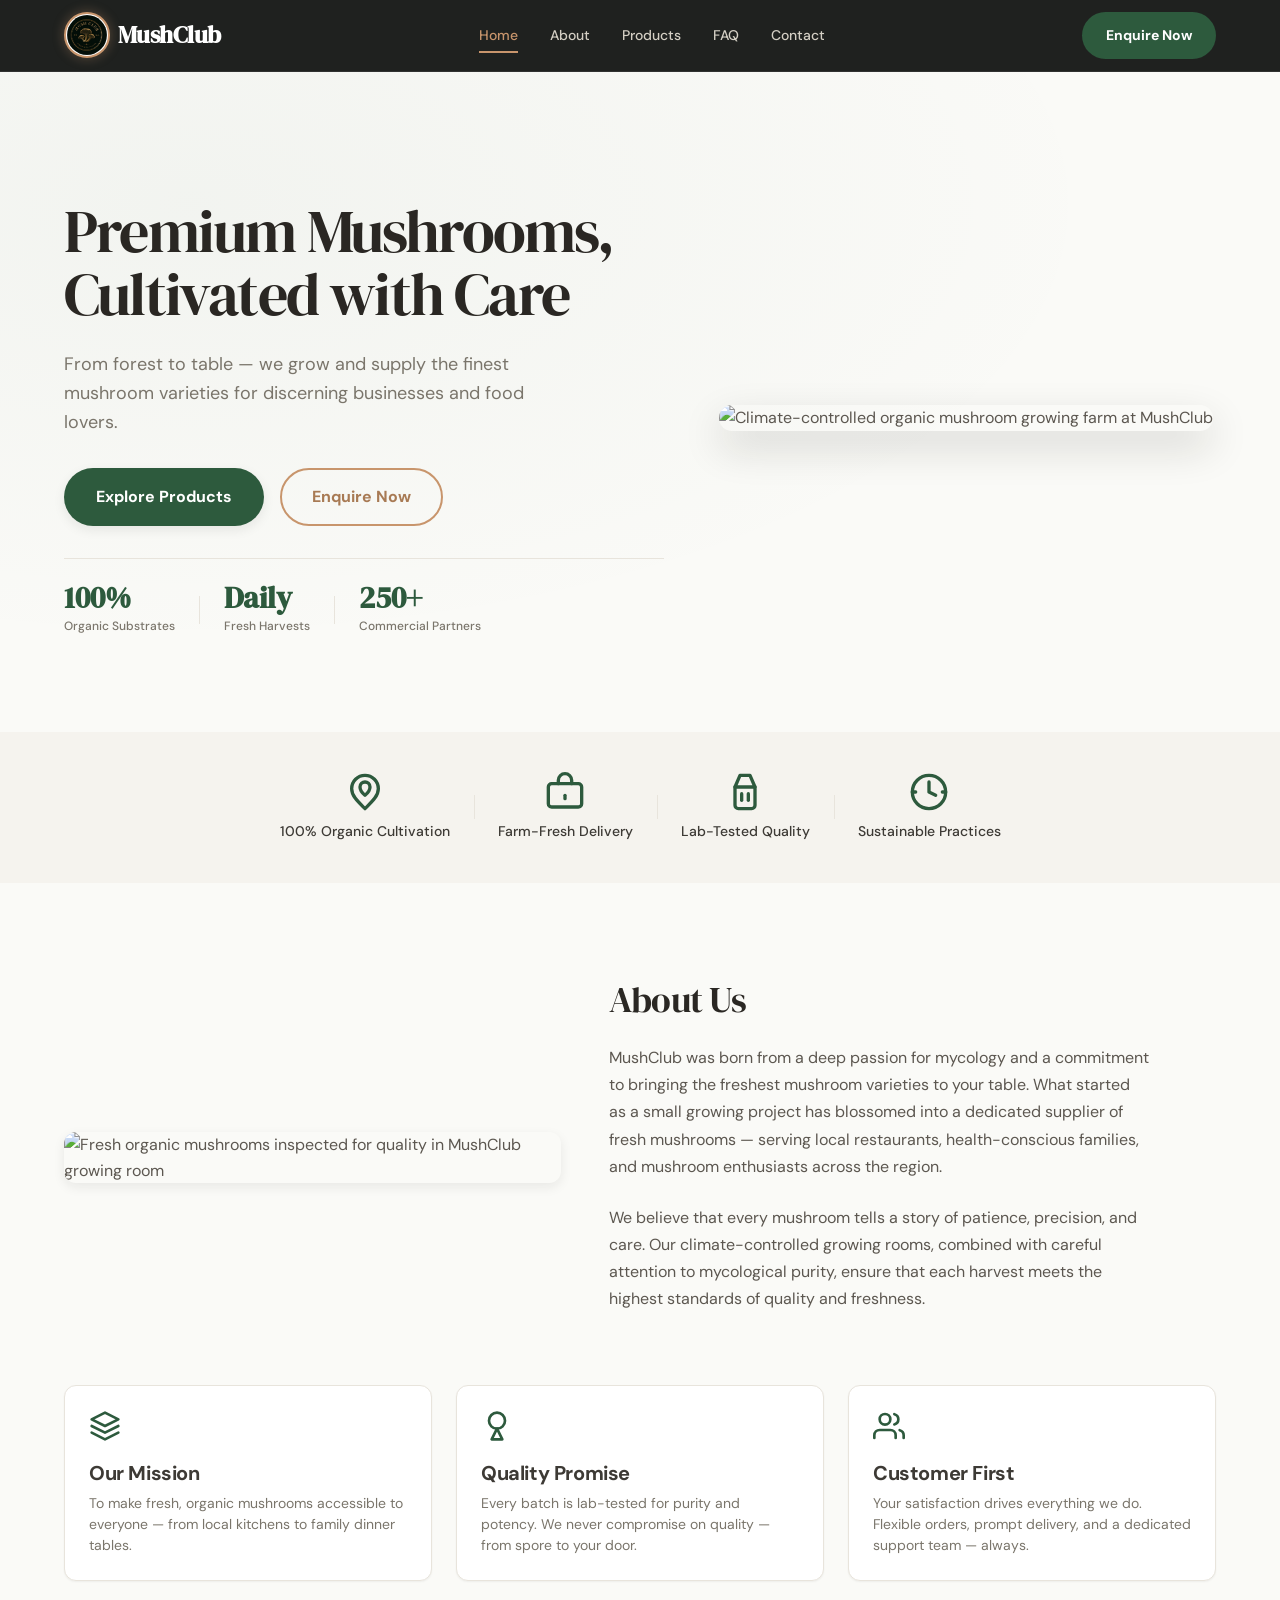
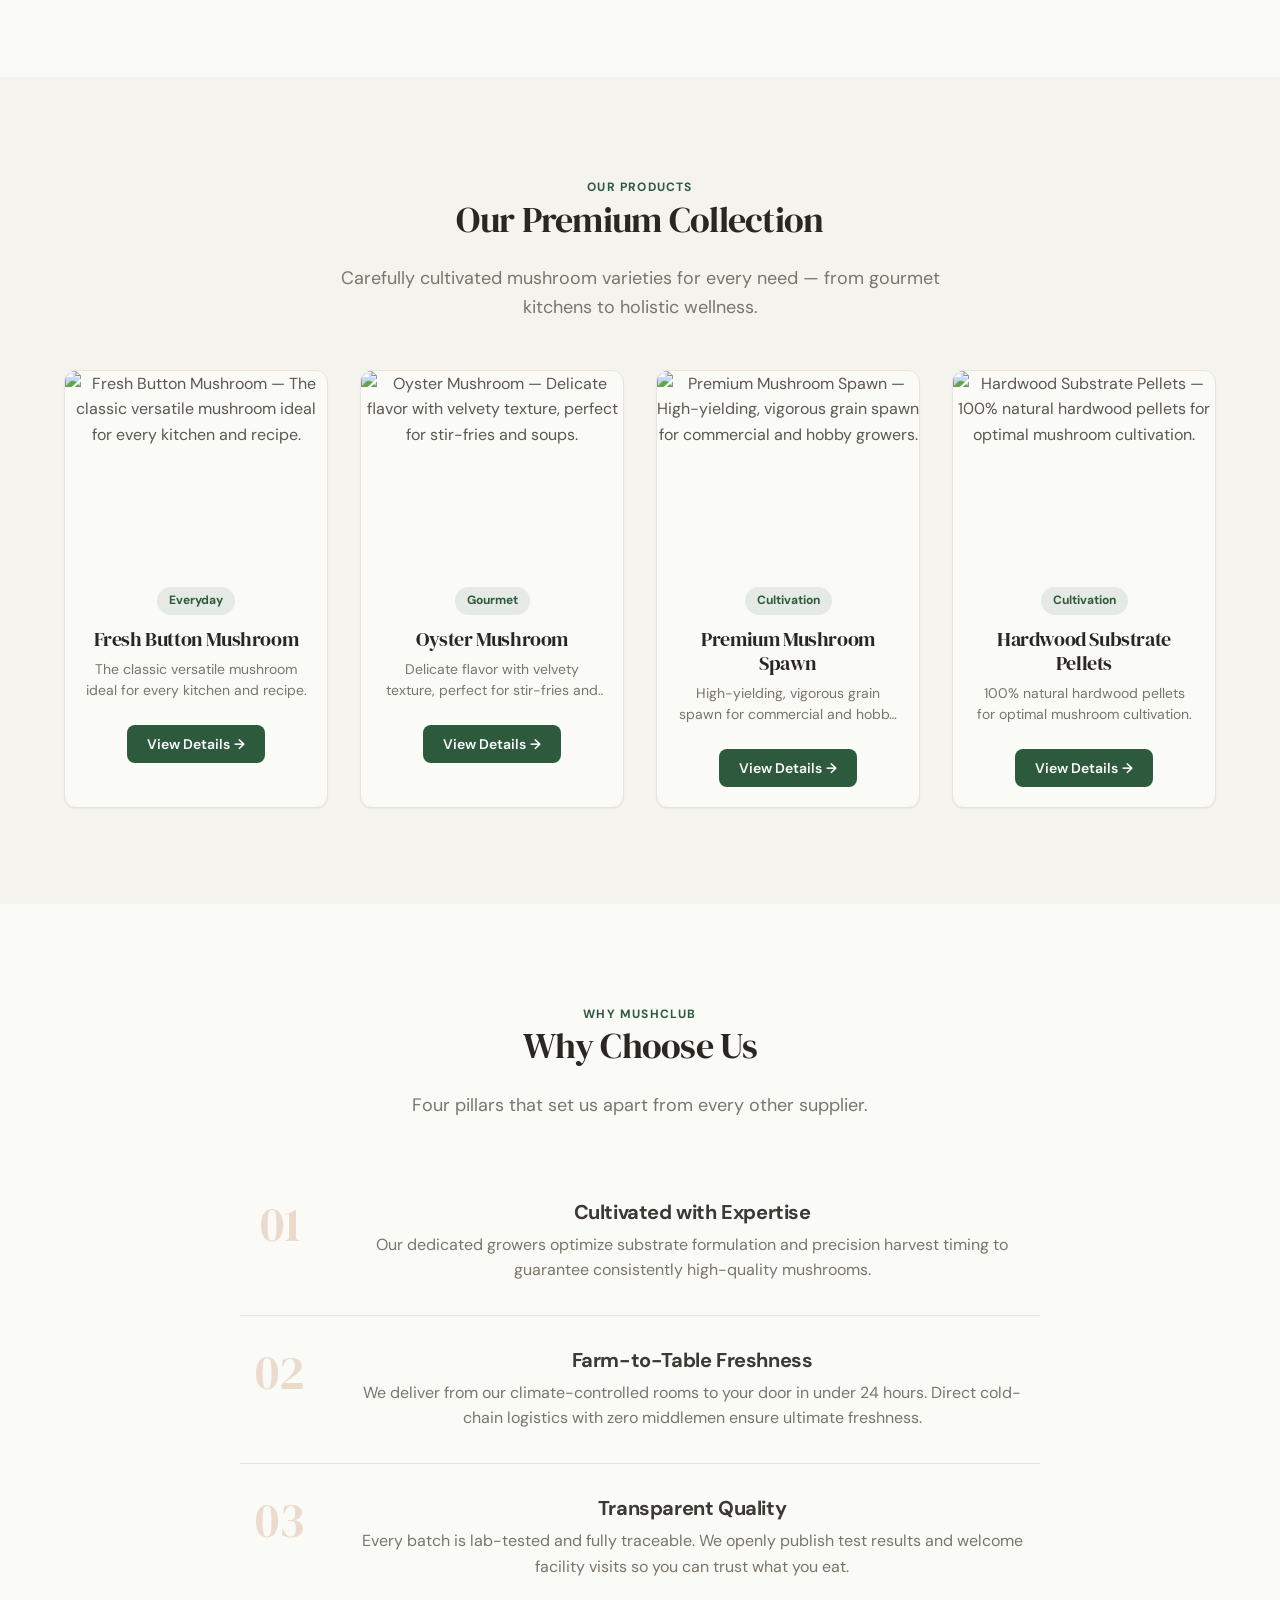
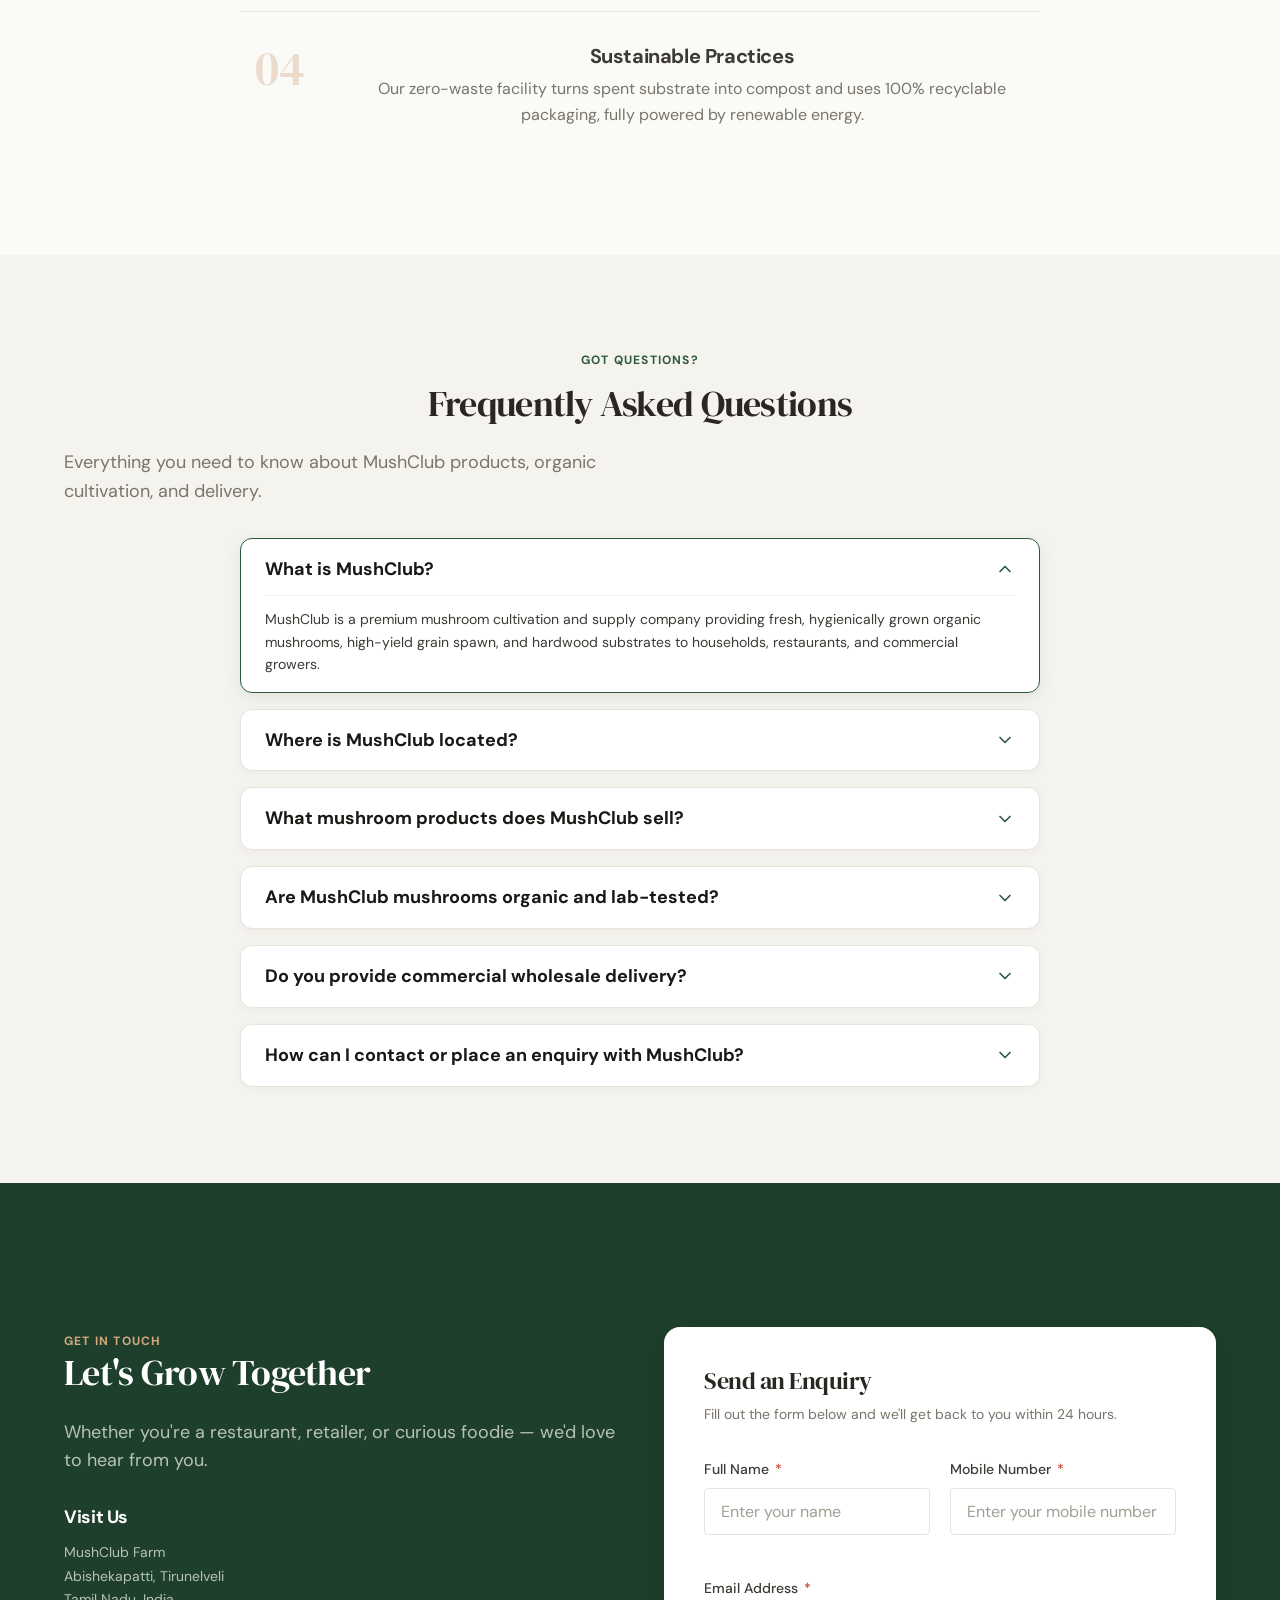
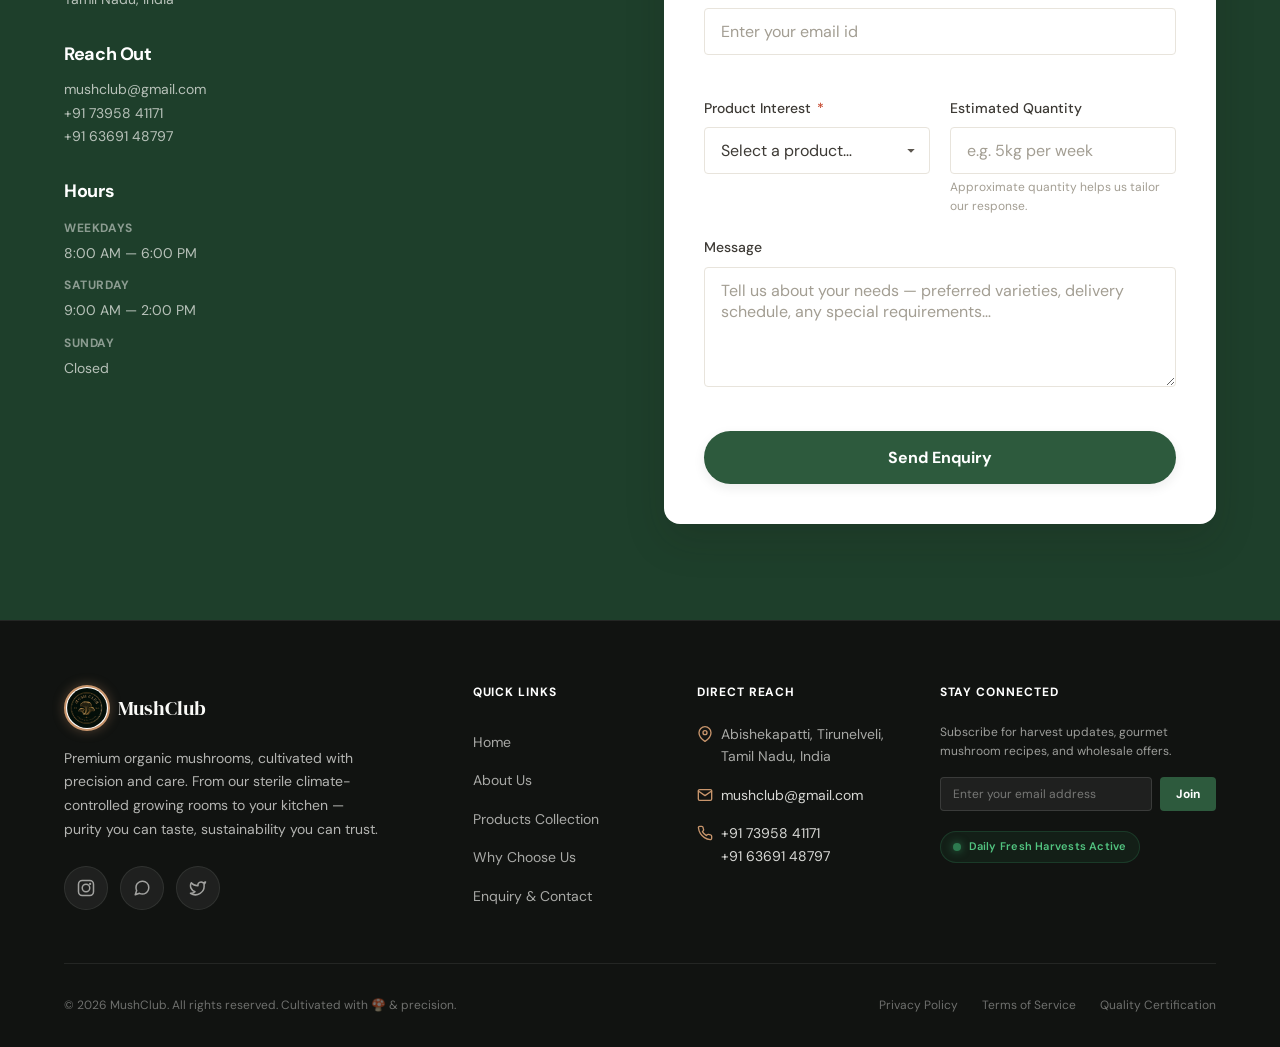
==== commit df5bc24d: "Version 3.0" ====
--- a/index.html
+++ b/index.html
@@ -305,11 +305,10 @@
             <img
               src="https://ik.imagekit.io/Selvamraj700/MushClub/ChatGPT%20Image%20Jul%2026,%202026,%2005_04_17%20PM.png"
               alt="Fresh organic mushrooms inspected for quality in MushClub growing room" class="about__image"
-              loading="lazy" width="480" height="600">
+              loading="lazy" width="600">
           </div>
           <div class="about__text">
-            <span class="section-label animate-on-scroll">About Us</span>
-            <h2 id="about-heading" class="section-heading animate-on-scroll">Our Story</h2>
+            <h2 id="about-heading" class="section-heading animate-on-scroll">About Us</h2>
             <p class="about__body animate-on-scroll">MushClub was born from a deep passion for mycology and a commitment
               to bringing the freshest mushroom varieties to your table. What started as a small growing project has
               blossomed into a dedicated supplier of fresh mushrooms — serving local restaurants, health-conscious
@@ -380,7 +379,7 @@
     <div class="modal-overlay" id="product-modal" role="dialog" aria-modal="true" aria-labelledby="modal-title"
       aria-hidden="true">
       <div class="modal" id="modal-card">
-        <button class="modal__close" id="modal-close" aria-label="Close product details">
+        <button class="modal-close" id="modal-close" aria-label="Close product details">
           <svg viewBox="0 0 24 24" fill="none" stroke="currentColor" stroke-width="2" stroke-linecap="round"
             stroke-linejoin="round">
             <line x1="18" y1="6" x2="6" y2="18" />
@@ -484,8 +483,16 @@
          ═══════════════════════════════════════════════ -->
     <section class="faq section bg-neutral-100" id="faq" aria-labelledby="faq-heading">
       <div class="container">
-        <span class="section-label animate-on-scroll">Got Questions?</span>
-        <h2 id="faq-heading" class="section-heading text-center animate-on-scroll">Frequently Asked Questions</h2>
+        <div class="faq__header-wrapper">
+          <button class="modal-close" id="faq-close" aria-label="Close FAQ">
+            <svg viewBox="0 0 24 24" fill="none" stroke="currentColor" stroke-width="2" stroke-linecap="round" stroke-linejoin="round">
+              <line x1="18" y1="6" x2="6" y2="18" />
+              <line x1="6" y1="6" x2="18" y2="18" />
+            </svg>
+          </button>
+          <span class="section-label animate-on-scroll">Got Questions?</span>
+          <h2 id="faq-heading" class="section-heading text-center animate-on-scroll">Frequently Asked Questions</h2>
+        </div>
         <p class="section-subtitle animate-on-scroll">Everything you need to know about MushClub products, organic cultivation, and delivery.</p>
 
         <div class="faq__grid">
@@ -557,20 +564,14 @@
          ═══════════════════════════════════════════════ -->
     <section class="contact section" id="contact" aria-labelledby="contact-heading">
       <div class="container">
-        <div class="contact__header-wrapper">
-          <div class="contact__header-text">
-            <span class="section-label animate-on-scroll">Get In Touch</span>
-            <h2 id="contact-heading" class="section-heading animate-on-scroll">Let's Grow Together</h2>
-            <p class="section-subtitle animate-on-scroll">Whether you're a restaurant, retailer, or curious foodie —
-              we'd love to hear from you.</p>
-          </div>
-          <div class="contact__header-cta">
-            <a href="#contact" class="btn-primary contact__mobile-btn">Enquire Now</a>
-          </div>
-        </div>
-
         <div class="contact__grid">
           <aside class="contact__info animate-on-scroll" aria-label="Contact information">
+            <div class="contact__header-text">
+              <span class="section-label animate-on-scroll">Get In Touch</span>
+              <h2 id="contact-heading" class="section-heading animate-on-scroll">Let's Grow Together</h2>
+              <p class="section-subtitle animate-on-scroll">Whether you're a restaurant, retailer, or curious foodie —
+                we'd love to hear from you.</p>
+            </div>
             <div class="contact__info-block">
               <h3>Visit Us</h3>
               <p>MushClub Farm<br>Abishekapatti, Tirunelveli<br>Tamil Nadu, India</p>
@@ -593,11 +594,14 @@
               </dl>
             </div>
           </aside>
-        </div>
-
-        <div class="form-container animate-on-scroll stagger-1" id="form-container">
-          <div class="form-modal-wrapper">
-            <button class="form__close" id="form-close" aria-label="Close enquiry form">
+
+        <div class="contact__form-area">
+          <div class="contact__mobile-cta-wrapper">
+            <button class="btn-primary" id="mobile-enquire-btn">Enquire Now</button>
+          </div>
+          <div class="form-container animate-on-scroll stagger-1" id="form-container">
+            <div class="form-modal-wrapper">
+            <button class="modal-close" id="form-close" aria-label="Close enquiry form">
               <svg viewBox="0 0 24 24" fill="none" stroke="currentColor" stroke-width="2" stroke-linecap="round"
                 stroke-linejoin="round">
                 <line x1="18" y1="6" x2="6" y2="18" />
@@ -642,10 +646,10 @@
                         aria-label="required">*</span></label>
                     <select class="form__select" id="product" name="product" required aria-describedby="product-error">
                       <option value="">Select a product…</option>
+                      <option value="button">Fresh Button Mushroom</option>
                       <option value="oyster">Oyster Mushroom</option>
-                      <option value="shiitake">Shiitake Mushroom</option>
-                      <option value="lions-mane">Lion's Mane</option>
-                      <option value="button">Button Mushroom</option>
+                      <option value="spawn">Premium Mushroom Spawn</option>
+                      <option value="pellet">Hardwood Substrate Pellets</option>
                       <option value="multiple">Multiple Products</option>
                     </select>
                     <span class="form__error" id="product-error" role="alert"></span>
@@ -674,8 +678,19 @@
               </form>
             </div>
 
+            <!-- Processing State -->
+            <div class="form__processing" id="form-processing" aria-live="polite" style="display:none; text-align:center; position: relative; padding: var(--space-8) var(--space-4);">
+              
+              <div class="loader-container" style="margin-bottom: var(--space-6);">
+                <div class="circular-loader"></div>
+              </div>
+              
+              <h3 class="form__processing-title" style="margin-bottom: var(--space-2);">Submitting Your Enquiry</h3>
+              <p class="form__processing-desc" style="margin-bottom: 0;">Please wait while we submit your enquiry.</p>
+            </div>
+
             <!-- Success State -->
-            <div class="form__success" id="form-success">
+            <div class="form__success" id="form-success" style="position: relative;">
               <svg class="form__success-icon" viewBox="0 0 24 24" fill="none" stroke="currentColor" stroke-width="2"
                 stroke-linecap="round" stroke-linejoin="round">
                 <circle cx="12" cy="12" r="10" />
@@ -684,9 +699,18 @@
               <h3 class="form__success-title">Thank You!</h3>
               <p class="form__success-message">Your enquiry has been received. Our team will get back to you within 24
                 hours with a tailored response.</p>
-              <button class="form__success-btn" id="submit-another" type="button">Submit Another Enquiry</button>
-            </div>
-          </div>
+              <button class="btn-primary" id="submit-another" type="button" style="display: inline-flex; justify-content: center; margin: 0 auto;">Submit Another Enquiry</button>
+            </div>
+
+            <!-- Cancel State -->
+            <div class="form__cancel" id="form-cancel" aria-live="assertive" style="display:none; position:relative; text-align:center; padding: var(--space-6) var(--space-4);">
+              <h3 class="form__cancel-title" style="font-family: var(--font-body); font-size: var(--text-lg); margin-bottom: var(--space-2);">Request Cancelled</h3>
+              <p class="form__cancel-message" style="margin-bottom: var(--space-4); color: var(--neutral-600);">Your enquiry was not submitted.</p>
+              <button class="btn-primary" id="cancel-return" type="button" style="display: inline-flex; justify-content: center; margin: 0 auto; min-width: 120px;">Return</button>
+            </div>
+          </div>
+        </div>
+        </div>
         </div>
       </div>
     </section>
--- a/css/styles.css
+++ b/css/styles.css
@@ -129,7 +129,13 @@
   max-width: 100vw;
 }
 
-section, .hero, .products, .why-us, .faq, .about, .contact {
+section,
+.hero,
+.products,
+.why-us,
+.faq,
+.about,
+.contact {
   scroll-margin-top: 72px;
 }
 
@@ -325,7 +331,8 @@
   display: block;
   width: 100%;
   max-width: 100%;
-  align-self: stretch; /* override parent flex align-items:center */
+  align-self: stretch;
+  /* override parent flex align-items:center */
   text-align: left;
   padding: 0 var(--space-2);
   margin-bottom: var(--space-3);
@@ -357,8 +364,15 @@
 }
 
 @keyframes aiCursorBlink {
-  0%, 100% { opacity: 1; }
-  50% { opacity: 0; }
+
+  0%,
+  100% {
+    opacity: 1;
+  }
+
+  50% {
+    opacity: 0;
+  }
 }
 
 @media (prefers-reduced-motion: reduce) {
@@ -966,8 +980,6 @@
 
 .about__image {
   width: 100%;
-  aspect-ratio: 4 / 5;
-  object-fit: cover;
   border-radius: var(--radius-lg);
   box-shadow: var(--shadow-md);
 }
@@ -1189,8 +1201,8 @@
   opacity: 1;
 }
 
-/* STEP 5 — CLOSE BUTTON */
-.modal__close {
+/* STEP 5 — CLOSE BUTTON (Unified Component) */
+.modal-close {
   position: absolute;
   top: 16px;
   right: 16px;
@@ -1199,32 +1211,36 @@
   min-width: 44px;
   min-height: 44px;
   border-radius: 50%;
-  background: #ffffff;
-  box-shadow: 0 2px 8px rgba(0, 0, 0, 0.15);
+  background: transparent;
   color: var(--neutral-700);
   display: flex;
   align-items: center;
   justify-content: center;
-  z-index: 30;
+  z-index: 100;
   border: none;
   cursor: pointer;
-  transition: all 200ms ease;
-}
-
-.modal__close:hover,
-.modal__close:focus-visible {
-  background: #ffffff;
+  transition: background-color 200ms ease, color 200ms ease, transform 150ms ease;
+  padding: 0;
+}
+
+.modal-close:hover,
+.modal-close:focus-visible {
+  background-color: rgba(0, 0, 0, 0.05);
   color: var(--neutral-900);
-  transform: scale(1.08);
-  box-shadow: 0 4px 12px rgba(0, 0, 0, 0.2);
-}
-
-.modal__close svg {
-  width: 18px;
-  height: 18px;
-}
-
-.form__close {
+}
+
+.modal-close:active {
+  background-color: rgba(0, 0, 0, 0.1);
+  transform: scale(0.95);
+}
+
+.modal-close svg {
+  width: 24px;
+  height: 24px;
+}
+
+#form-close,
+#faq-close {
   display: none;
 }
 
@@ -1520,7 +1536,14 @@
   color: var(--neutral-50);
 }
 
-.contact__header-cta {
+.contact__grid {
+  display: grid;
+  grid-template-columns: 1fr 1fr;
+  gap: var(--space-12);
+  margin-top: var(--space-12);
+}
+
+.contact__mobile-cta-wrapper {
   display: none;
 }
 
@@ -1534,13 +1557,6 @@
 
 .contact .section-subtitle {
   color: rgba(250, 250, 247, 0.7);
-}
-
-.contact__grid {
-  display: grid;
-  grid-template-columns: 1fr 1.5fr;
-  gap: var(--space-12);
-  margin-top: var(--space-12);
 }
 
 .contact__info {
@@ -1984,8 +2000,17 @@
 }
 
 @keyframes pulseStatus {
-  0%, 100% { opacity: 1; transform: scale(1); }
-  50% { opacity: 0.5; transform: scale(0.85); }
+
+  0%,
+  100% {
+    opacity: 1;
+    transform: scale(1);
+  }
+
+  50% {
+    opacity: 0.5;
+    transform: scale(0.85);
+  }
 }
 
 .footer__status-text {
@@ -2449,22 +2474,8 @@
     display: none;
   }
 
-  .contact__header-wrapper {
-    display: flex;
-    flex-direction: column;
-    align-items: flex-start;
-    gap: var(--space-4);
-    margin-bottom: var(--space-6);
-  }
-
-  .contact__header-cta {
-    display: block;
-    width: 100%;
-  }
-
   .contact__header-text {
-    flex: 1 1 auto;
-    max-width: 65%;
+    margin-bottom: var(--space-4);
   }
 
   .contact__header-text .section-label {
@@ -2485,11 +2496,10 @@
     margin: 0;
   }
 
-  .contact__header-cta {
+  .contact__mobile-cta-wrapper {
     display: flex;
-    flex: 0 0 auto;
-    align-items: center;
-    justify-content: flex-end;
+    justify-content: center;
+    margin-top: var(--space-6);
   }
 
   .contact__mobile-btn {
@@ -2613,38 +2623,8 @@
     width: 100%;
   }
 
-  .form__close {
+  .form-container.modal-active #form-close {
     display: flex;
-    position: absolute;
-    top: var(--space-3);
-    right: var(--space-3);
-    width: 44px;
-    height: 44px;
-    min-width: 44px;
-    min-height: 44px;
-    align-items: center;
-    justify-content: center;
-    border-radius: var(--radius-full);
-    color: var(--neutral-900);
-    background: #FFFFFF;
-    border: 1px solid var(--neutral-300);
-    z-index: 10;
-    cursor: pointer;
-    transition: background-color var(--transition-base) var(--ease-default),
-      border-color var(--transition-base) var(--ease-default),
-      color var(--transition-base) var(--ease-default);
-  }
-
-  .form__close:hover,
-  .form__close:focus-visible {
-    background-color: var(--neutral-100);
-    border-color: var(--neutral-500);
-    color: #000000;
-  }
-
-  .form__close svg {
-    width: 16px;
-    height: 16px;
   }
 
   .form__row {
@@ -2774,6 +2754,192 @@
 }
 
 /* ═══════════════════════════════════════════════════════
+   FAQ MOBILE OVERLAY CSS
+   ═══════════════════════════════════════════════════════ */
+.faq__header-wrapper {
+  position: relative;
+  display: flex;
+  flex-direction: column;
+  align-items: center;
+}
+
+
+
+@media (max-width: 767px) {
+  /* Hide the FAQ in normal page flow on mobile */
+  .faq {
+    display: none;
+  }
+
+  /* When acting as a modal overlay on mobile */
+  .faq.modal-active {
+    display: block !important;
+    position: fixed;
+    top: 0;
+    left: 0;
+    right: 0;
+    bottom: 0;
+    width: 100vw;
+    height: 100vh;
+    height: 100dvh;
+    z-index: var(--z-modal);
+    background-color: var(--neutral-50);
+    overflow-y: auto;
+    padding-top: var(--space-8);
+    padding-bottom: var(--space-12);
+    margin: 0;
+    scroll-margin-top: 0;
+  }
+  
+  .faq.modal-active #faq-close {
+    display: flex;
+  }
+  
+  .faq.modal-active .faq__header-wrapper {
+    margin-bottom: var(--space-6);
+  }
+}
+
+/* ═══════════════════════════════════════════════════════
+   PROCESSING STATE
+   ═══════════════════════════════════════════════════════ */
+.form__processing {
+  display: flex;
+  flex-direction: column;
+  align-items: center;
+  justify-content: center;
+  padding: var(--space-8) var(--space-4);
+  text-align: center;
+  min-height: 350px;
+}
+
+.loader-container {
+  display: flex;
+  justify-content: center;
+  align-items: center;
+  width: 100%;
+  margin-bottom: var(--space-6);
+}
+
+.circular-loader {
+  width: 90px;
+  height: 90px;
+  margin: 0 auto;
+  border: 5px solid var(--neutral-200);
+  border-top-color: var(--brand-primary);
+  border-radius: 50%;
+  animation: spin 1s linear infinite;
+}
+
+@keyframes spin {
+  to { transform: rotate(360deg); }
+}
+
+.form__processing-title {
+  font-family: var(--font-heading);
+  font-size: var(--text-2xl);
+  color: var(--brand-primary-dark);
+  margin-bottom: var(--space-3);
+  font-weight: 500;
+}
+
+.form__processing-desc {
+  font-size: var(--text-md);
+  color: var(--neutral-600);
+  margin-bottom: var(--space-6);
+  line-height: 1.5;
+}
+
+.form__processing-status {
+  font-size: var(--text-sm);
+  color: var(--brand-primary);
+  font-weight: 500;
+  height: 24px;
+  margin-bottom: var(--space-8);
+  transition: opacity 0.3s ease;
+}
+
+.form__processing-status.fade-out {
+  opacity: 0;
+}
+
+.progress-timeline-wrapper {
+  width: 100%;
+  max-width: 380px;
+  margin: 0 auto var(--space-6);
+}
+
+.progress-timeline {
+  display: flex;
+  align-items: center;
+  justify-content: space-between;
+  position: relative;
+  margin-top: var(--space-6);
+}
+
+.progress-step {
+  display: flex;
+  flex-direction: column;
+  align-items: center;
+  position: relative;
+  z-index: 2;
+  flex: 1;
+}
+
+.progress-dot {
+  width: 12px;
+  height: 12px;
+  background-color: var(--neutral-300);
+  border-radius: 50%;
+  margin-bottom: var(--space-2);
+  transition: all 0.3s ease;
+}
+
+.progress-label {
+  font-size: 11px;
+  color: var(--neutral-400);
+  text-transform: uppercase;
+  letter-spacing: 0.5px;
+  transition: all 0.3s ease;
+  white-space: nowrap;
+}
+
+.progress-line {
+  flex-grow: 1;
+  height: 2px;
+  background-color: var(--neutral-300);
+  margin: 0 -15px;
+  transform: translateY(-8px);
+  z-index: 1;
+  transition: all 0.3s ease;
+}
+
+.progress-step.active .progress-dot {
+  background-color: var(--brand-primary);
+  transform: scale(1.3);
+  box-shadow: 0 0 0 4px rgba(45, 90, 61, 0.15);
+}
+
+.progress-step.active .progress-label {
+  color: var(--brand-primary-dark);
+  font-weight: 700;
+}
+
+.progress-line.active {
+  background-color: var(--brand-primary);
+}
+
+.form__processing-security {
+  display: flex;
+  align-items: center;
+  justify-content: center;
+  font-size: var(--text-xs);
+  color: var(--neutral-500);
+  margin-top: auto;
+  padding-top: var(--space-6);
+}
+
+/* ═══════════════════════════════════════════════════════
    REDUCED MOTION — Accessibility
    ═══════════════════════════════════════════════════════ */
 @media (prefers-reduced-motion: reduce) {
@@ -2794,4 +2960,21 @@
     opacity: 1;
     transform: none;
   }
+}
+
+/* ═══════════════════════════════════════════════════════
+   FAQ RELEASE FEATURE
+   ═══════════════════════════════════════════════════════ */
+/* Hide everywhere before release */
+body.faq-unreleased #faq,
+body.faq-unreleased a[href="#faq"] {
+  display: none !important;
+}
+
+/* Permanently hide on mobile */
+@media (max-width: 767px) {
+  #faq,
+  a[href="#faq"] {
+    display: none !important;
+  }
 }
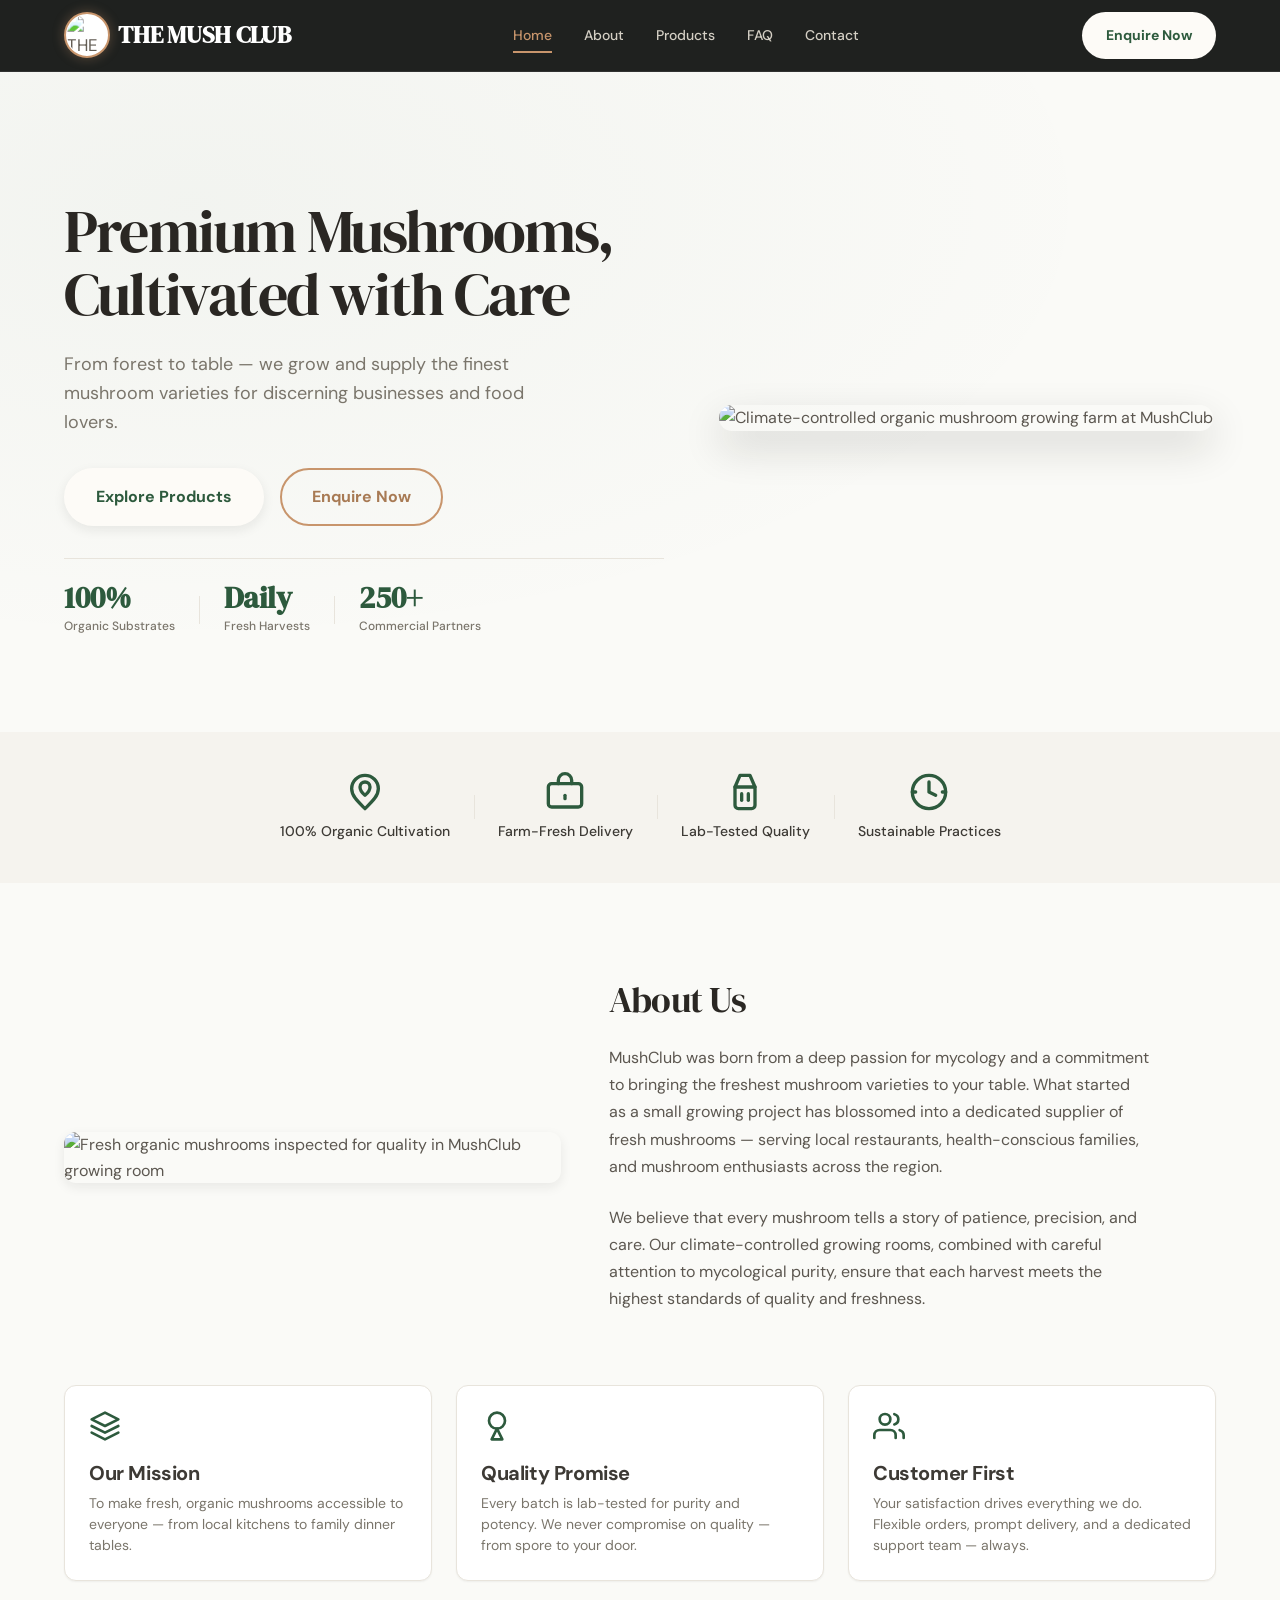
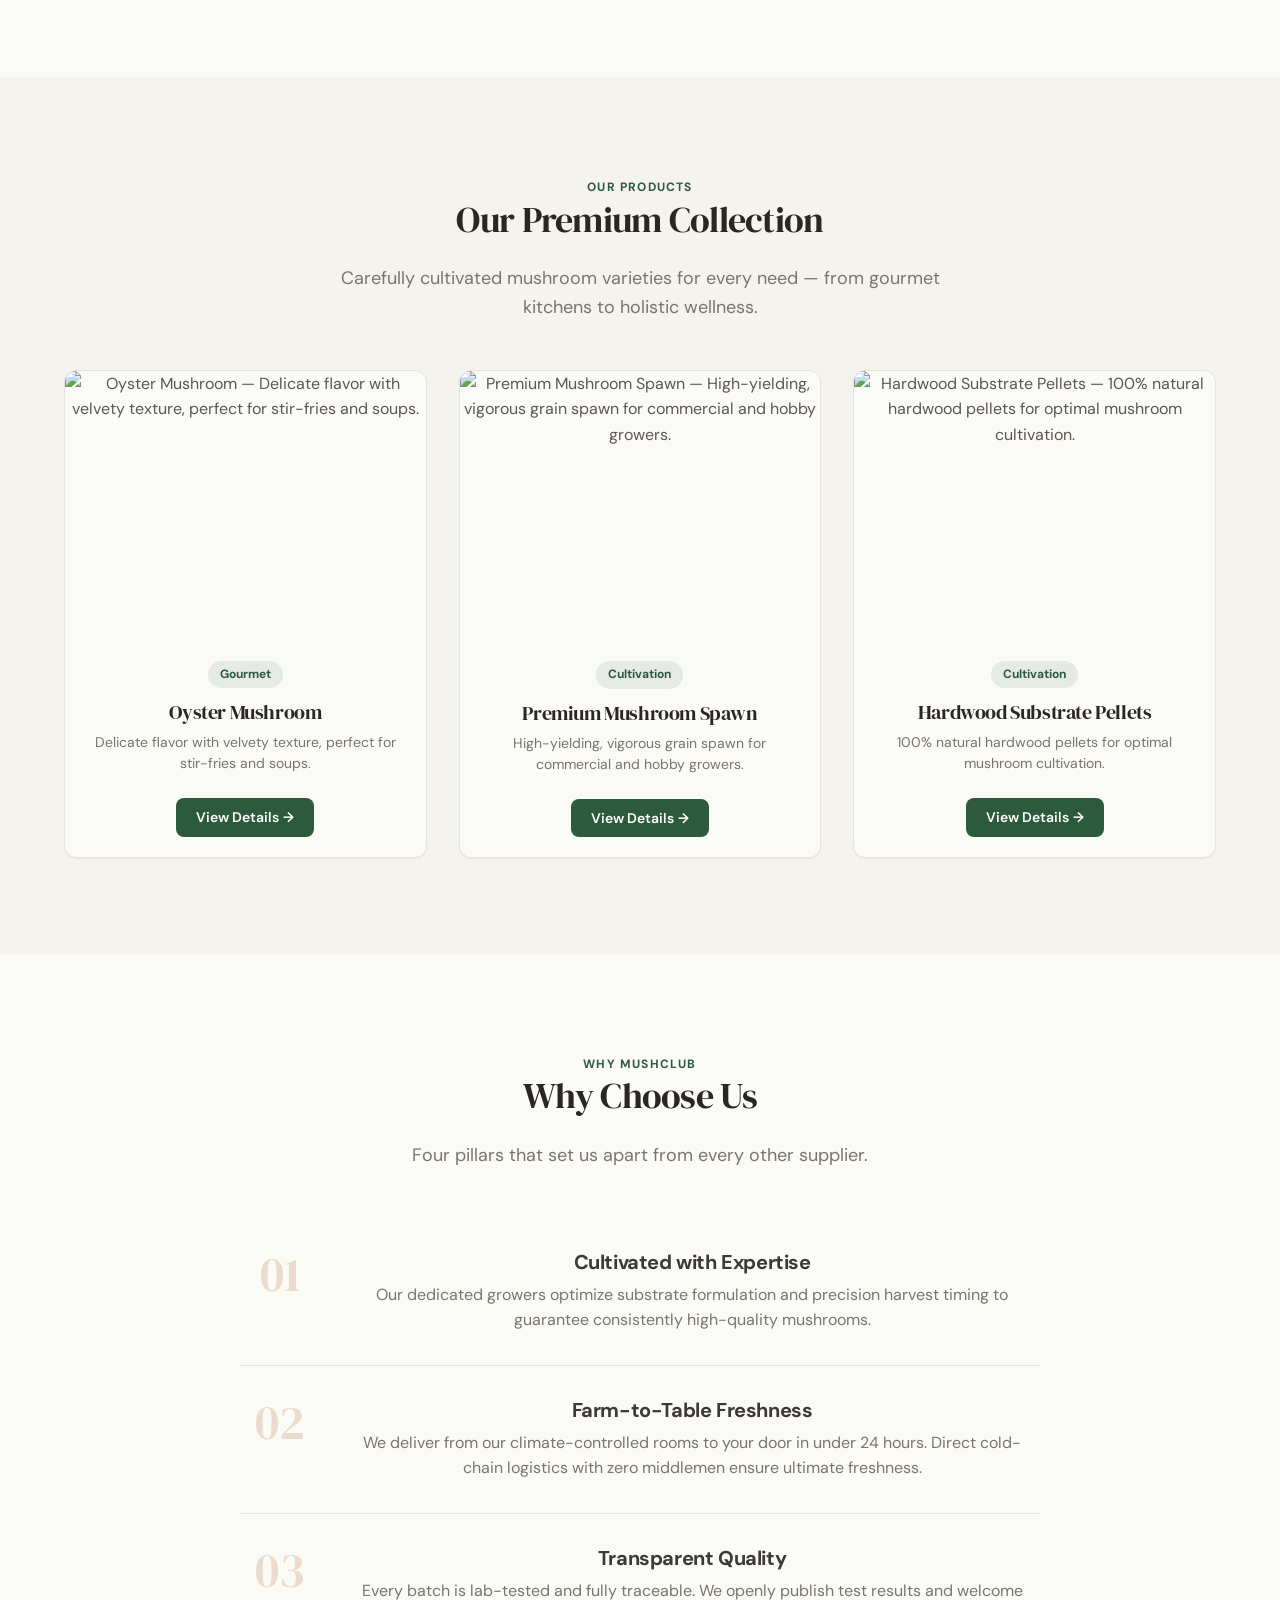
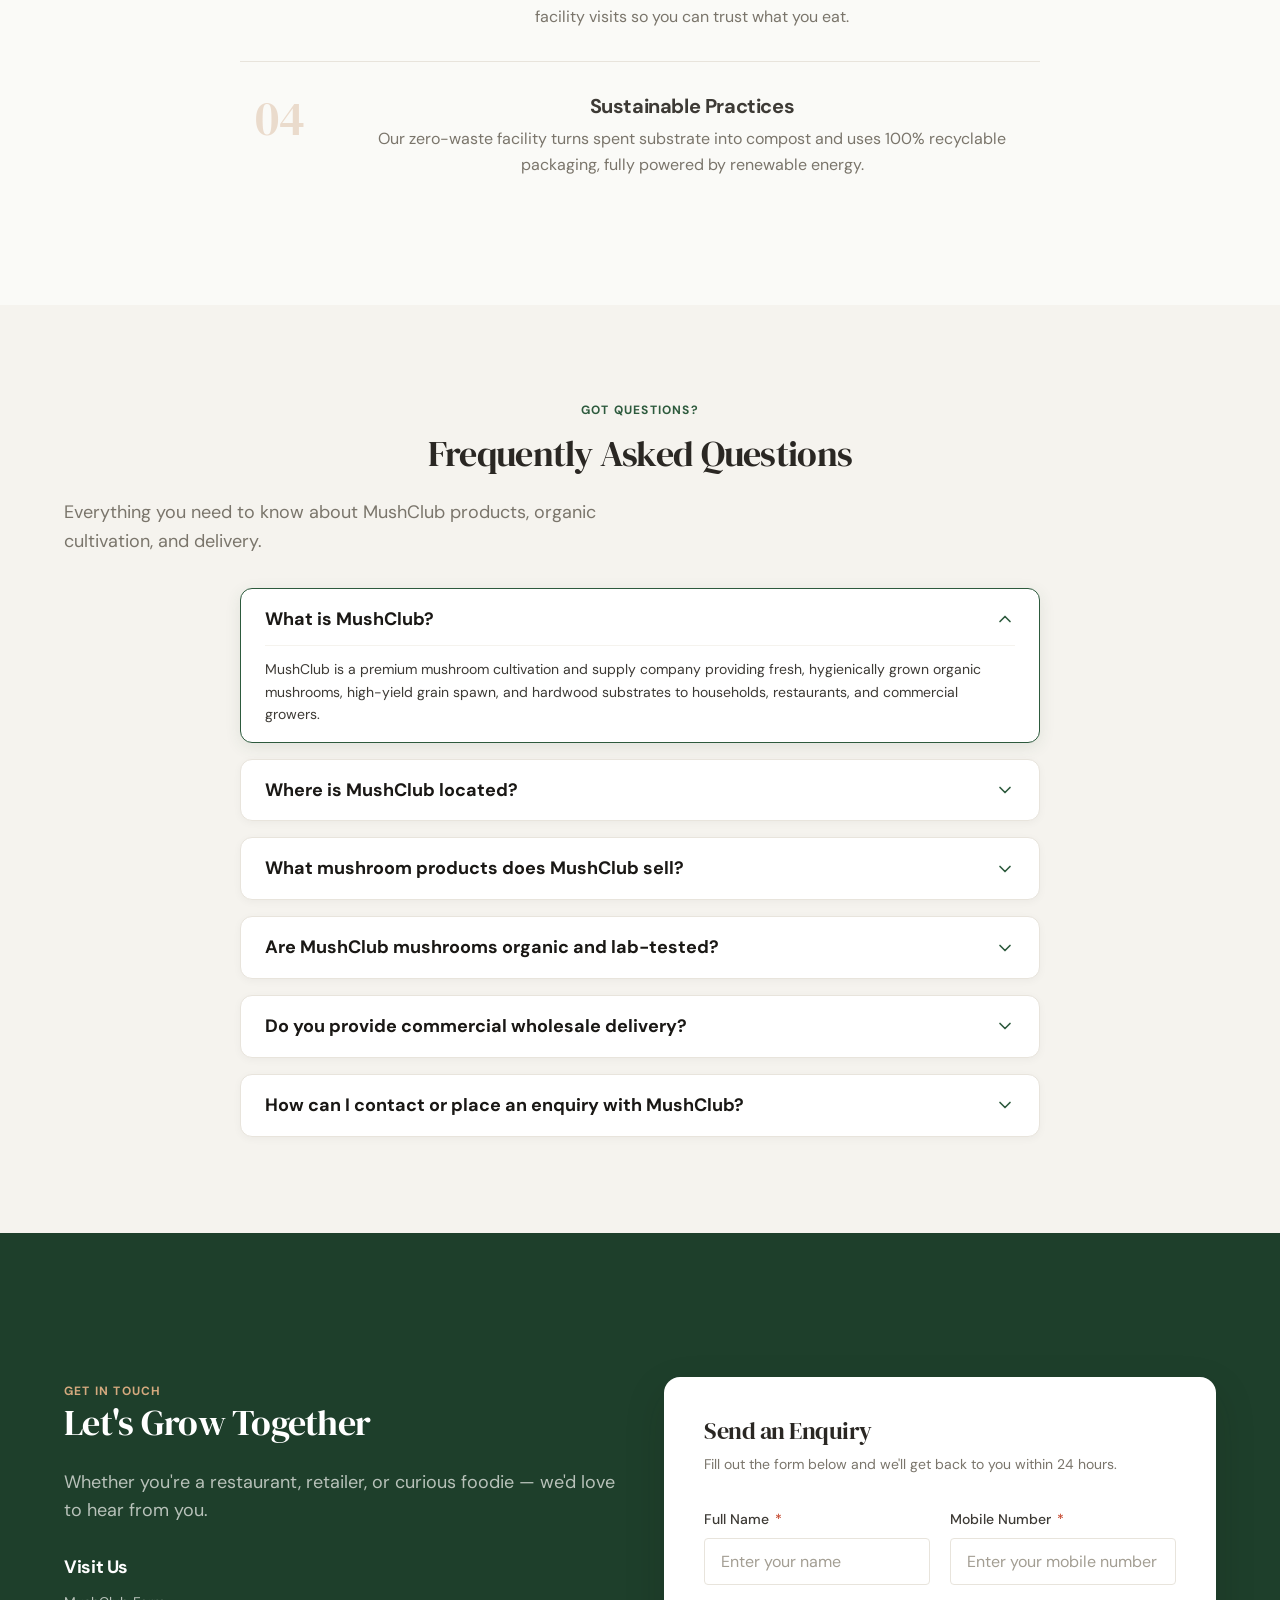
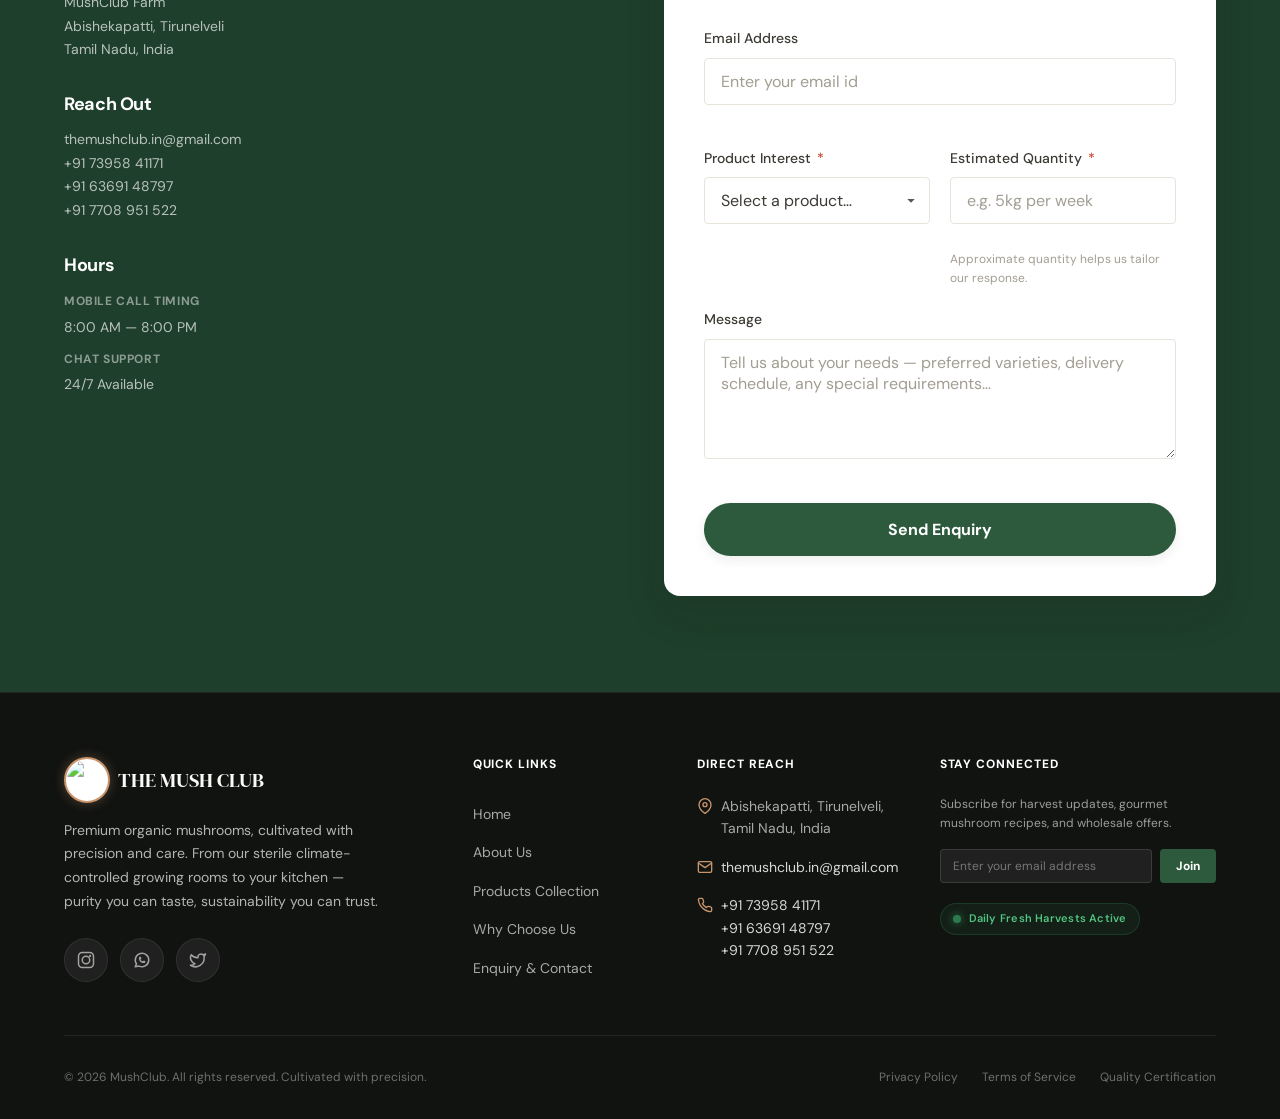
==== commit 0027ddc6: "Version 4.0: Updated styles, form validation, WhatsApp integration, and business info" ====
--- a/index.html
+++ b/index.html
@@ -14,8 +14,7 @@
   <meta property="og:description"
     content="MushClub is a premium mushroom cultivation and supply company providing fresh, hygienically grown organic mushrooms to homes, restaurants, and businesses.">
   <meta property="og:type" content="website">
-  <meta property="og:image"
-    content="https://ik.imagekit.io/Selvamraj700/MushClub/mushrrom%20house">
+  <meta property="og:image" content="https://ik.imagekit.io/Selvamraj700/MushClub/mushrrom%20house">
   <meta name="twitter:card" content="summary_large_image">
   <meta name="twitter:title" content="MushClub — Premium Organic Mushrooms">
   <meta name="twitter:description" content="Fresh, organic, lab-tested mushrooms delivered from farm to table.">
@@ -37,7 +36,7 @@
         "name": "MushClub",
         "url": "https://mushclub.in/",
         "logo": "https://mushclub.in/assets/images/MushclubLogo.png.jpeg",
-        "email": "mushclub@gmail.com",
+        "email": "themushclub.in@gmail.com",
         "telephone": "+91-7395841171",
         "sameAs": [
           "https://www.instagram.com/themushclub.in/?hl=en",
@@ -51,7 +50,7 @@
         "name": "MushClub Farm",
         "image": "https://ik.imagekit.io/Selvamraj700/MushClub/mushrrom%20house",
         "telephone": "+91-7395841171",
-        "email": "mushclub@gmail.com",
+        "email": "themushclub.in@gmail.com",
         "address": {
           "@type": "PostalAddress",
           "streetAddress": "Abishekapatti",
@@ -62,15 +61,9 @@
         "openingHoursSpecification": [
           {
             "@type": "OpeningHoursSpecification",
-            "dayOfWeek": ["Monday", "Tuesday", "Wednesday", "Thursday", "Friday"],
+            "dayOfWeek": ["Monday", "Tuesday", "Wednesday", "Thursday", "Friday", "Saturday", "Sunday"],
             "opens": "08:00",
-            "closes": "18:00"
-          },
-          {
-            "@type": "OpeningHoursSpecification",
-            "dayOfWeek": "Saturday",
-            "opens": "09:00",
-            "closes": "14:00"
+            "closes": "20:00"
           }
         ],
         "priceRange": "$$"
@@ -131,7 +124,7 @@
             "name": "How can I contact MushClub to place an order or enquiry?",
             "acceptedAnswer": {
               "@type": "Answer",
-              "text": "You can reach MushClub via phone at +91 73958 41171 / +91 63691 48797, email at mushclub@gmail.com, or through our website contact enquiry form."
+              "text": "You can reach MushClub via phone at +91 73958 41171 / +91 63691 48797, email at themushclub.in@gmail.com, or through our website contact enquiry form."
             }
           }
         ]
@@ -152,10 +145,10 @@
     <div class="nav__inner">
       <a href="#" class="nav__logo" aria-label="MushClub — Home">
         <div class="logo-mask">
-          <img src="assets/images/MushclubLogo.png.jpeg" alt="MushClub Logo" class="nav__logo-image" width="48"
-            height="48">
-        </div>
-        <span class="nav__logo-text">MushClub</span>
+          <img src="https://ik.imagekit.io/Selvamraj700/TheMushClub.jpeg" alt="THE MUSH CLUB Logo"
+            class="nav__logo-image" width="48" height="48">
+        </div>
+        <span class="nav__logo-text">THE MUSH CLUB</span>
       </a>
 
       <nav class="nav__links" aria-label="Primary navigation">
@@ -181,7 +174,8 @@
       <div class="mobile-menu__inner">
         <!-- Production AI Streaming Text Greeting -->
         <div class="mobile-menu__greeting-wrapper" id="ai-greeting-container" aria-live="polite">
-          <span class="mobile-menu__greeting-text" id="typewriter-text"></span><span class="mobile-menu__cursor" id="typewriter-cursor">|</span>
+          <span class="mobile-menu__greeting-text" id="typewriter-text"></span><span class="mobile-menu__cursor"
+            id="typewriter-cursor">|</span>
         </div>
 
         <!-- Navigation Links Stack -->
@@ -200,7 +194,7 @@
           <div class="mobile-menu__quick-reach">
             <a href="tel:+917395841171">+91 73958 41171</a>
             <span>•</span>
-            <a href="mailto:mushclub@gmail.com">mushclub@gmail.com</a>
+            <a href="mailto:themushclub.in@gmail.com">themushclub.in@gmail.com</a>
           </div>
         </div>
       </div>
@@ -485,7 +479,8 @@
       <div class="container">
         <div class="faq__header-wrapper">
           <button class="modal-close" id="faq-close" aria-label="Close FAQ">
-            <svg viewBox="0 0 24 24" fill="none" stroke="currentColor" stroke-width="2" stroke-linecap="round" stroke-linejoin="round">
+            <svg viewBox="0 0 24 24" fill="none" stroke="currentColor" stroke-width="2" stroke-linecap="round"
+              stroke-linejoin="round">
               <line x1="18" y1="6" x2="6" y2="18" />
               <line x1="6" y1="6" x2="18" y2="18" />
             </svg>
@@ -493,66 +488,94 @@
           <span class="section-label animate-on-scroll">Got Questions?</span>
           <h2 id="faq-heading" class="section-heading text-center animate-on-scroll">Frequently Asked Questions</h2>
         </div>
-        <p class="section-subtitle animate-on-scroll">Everything you need to know about MushClub products, organic cultivation, and delivery.</p>
+        <p class="section-subtitle animate-on-scroll">Everything you need to know about MushClub products, organic
+          cultivation, and delivery.</p>
 
         <div class="faq__grid">
           <details class="faq__item animate-on-scroll" open>
             <summary class="faq__question">
               <span>What is MushClub?</span>
-              <svg class="faq__icon" viewBox="0 0 24 24" fill="none" stroke="currentColor" stroke-width="2" stroke-linecap="round" stroke-linejoin="round"><polyline points="6 9 12 15 18 9"/></svg>
+              <svg class="faq__icon" viewBox="0 0 24 24" fill="none" stroke="currentColor" stroke-width="2"
+                stroke-linecap="round" stroke-linejoin="round">
+                <polyline points="6 9 12 15 18 9" />
+              </svg>
             </summary>
             <div class="faq__answer">
-              <p>MushClub is a premium mushroom cultivation and supply company providing fresh, hygienically grown organic mushrooms, high-yield grain spawn, and hardwood substrates to households, restaurants, and commercial growers.</p>
+              <p>MushClub is a premium mushroom cultivation and supply company providing fresh, hygienically grown
+                organic mushrooms, high-yield grain spawn, and hardwood substrates to households, restaurants, and
+                commercial growers.</p>
             </div>
           </details>
 
           <details class="faq__item animate-on-scroll stagger-1">
             <summary class="faq__question">
               <span>Where is MushClub located?</span>
-              <svg class="faq__icon" viewBox="0 0 24 24" fill="none" stroke="currentColor" stroke-width="2" stroke-linecap="round" stroke-linejoin="round"><polyline points="6 9 12 15 18 9"/></svg>
+              <svg class="faq__icon" viewBox="0 0 24 24" fill="none" stroke="currentColor" stroke-width="2"
+                stroke-linecap="round" stroke-linejoin="round">
+                <polyline points="6 9 12 15 18 9" />
+              </svg>
             </summary>
             <div class="faq__answer">
-              <p>Our climate-controlled mushroom cultivation facility is located in <strong>Abishekapatti, Tirunelveli, Tamil Nadu, India</strong>. We deliver farm-fresh daily across the region.</p>
+              <p>Our climate-controlled mushroom cultivation facility is located in <strong>Abishekapatti, Tirunelveli,
+                  Tamil Nadu, India</strong>. We deliver farm-fresh daily across the region.</p>
             </div>
           </details>
 
           <details class="faq__item animate-on-scroll stagger-2">
             <summary class="faq__question">
               <span>What mushroom products does MushClub sell?</span>
-              <svg class="faq__icon" viewBox="0 0 24 24" fill="none" stroke="currentColor" stroke-width="2" stroke-linecap="round" stroke-linejoin="round"><polyline points="6 9 12 15 18 9"/></svg>
+              <svg class="faq__icon" viewBox="0 0 24 24" fill="none" stroke="currentColor" stroke-width="2"
+                stroke-linecap="round" stroke-linejoin="round">
+                <polyline points="6 9 12 15 18 9" />
+              </svg>
             </summary>
             <div class="faq__answer">
-              <p>We cultivate and supply Fresh Button Mushrooms, Gourmet Oyster Mushrooms, Premium Grain Spawn for growers, and 100% Natural Hardwood Substrate Pellets.</p>
+              <p>We cultivate and supply Fresh Button Mushrooms, Gourmet Oyster Mushrooms, Premium Grain Spawn for
+                growers, and 100% Natural Hardwood Substrate Pellets.</p>
             </div>
           </details>
 
           <details class="faq__item animate-on-scroll stagger-3">
             <summary class="faq__question">
               <span>Are MushClub mushrooms organic and lab-tested?</span>
-              <svg class="faq__icon" viewBox="0 0 24 24" fill="none" stroke="currentColor" stroke-width="2" stroke-linecap="round" stroke-linejoin="round"><polyline points="6 9 12 15 18 9"/></svg>
+              <svg class="faq__icon" viewBox="0 0 24 24" fill="none" stroke="currentColor" stroke-width="2"
+                stroke-linecap="round" stroke-linejoin="round">
+                <polyline points="6 9 12 15 18 9" />
+              </svg>
             </summary>
             <div class="faq__answer">
-              <p>Yes. 100% of our mushrooms are grown in clean, chemical-free organic substrates inside sterile, climate-monitored grow rooms. Every harvest is lab-tested for purity.</p>
+              <p>Yes. 100% of our mushrooms are grown in clean, chemical-free organic substrates inside sterile,
+                climate-monitored grow rooms. Every harvest is lab-tested for purity.</p>
             </div>
           </details>
 
           <details class="faq__item animate-on-scroll">
             <summary class="faq__question">
               <span>Do you provide commercial wholesale delivery?</span>
-              <svg class="faq__icon" viewBox="0 0 24 24" fill="none" stroke="currentColor" stroke-width="2" stroke-linecap="round" stroke-linejoin="round"><polyline points="6 9 12 15 18 9"/></svg>
+              <svg class="faq__icon" viewBox="0 0 24 24" fill="none" stroke="currentColor" stroke-width="2"
+                stroke-linecap="round" stroke-linejoin="round">
+                <polyline points="6 9 12 15 18 9" />
+              </svg>
             </summary>
             <div class="faq__answer">
-              <p>Yes! We partner with over 250+ restaurants, caterers, and food retailers, offering reliable cold-chain delivery within 24 hours of harvest.</p>
+              <p>Yes! We partner with over 250+ restaurants, caterers, and food retailers, offering reliable cold-chain
+                delivery within 24 hours of harvest.</p>
             </div>
           </details>
 
           <details class="faq__item animate-on-scroll stagger-1">
             <summary class="faq__question">
               <span>How can I contact or place an enquiry with MushClub?</span>
-              <svg class="faq__icon" viewBox="0 0 24 24" fill="none" stroke="currentColor" stroke-width="2" stroke-linecap="round" stroke-linejoin="round"><polyline points="6 9 12 15 18 9"/></svg>
+              <svg class="faq__icon" viewBox="0 0 24 24" fill="none" stroke="currentColor" stroke-width="2"
+                stroke-linecap="round" stroke-linejoin="round">
+                <polyline points="6 9 12 15 18 9" />
+              </svg>
             </summary>
             <div class="faq__answer">
-              <p>You can contact us via phone at <a href="tel:+917395841171">+91 73958 41171</a> or <a href="tel:+916369148797">+91 63691 48797</a>, email us at <a href="mailto:mushclub@gmail.com">mushclub@gmail.com</a>, or submit the enquiry form below.</p>
+              <p>You can contact us via phone at <a href="tel:+917395841171">+91 73958 41171</a> or <a
+                  href="tel:+916369148797">+91 63691 48797</a>, email us at <a
+                  href="mailto:themushclub.in@gmail.com">themushclub.in@gmail.com</a>, or submit the enquiry form below.
+              </p>
             </div>
           </details>
         </div>
@@ -578,139 +601,151 @@
             </div>
             <div class="contact__info-block">
               <h3>Reach Out</h3>
-              <a href="mailto:mushclub@gmail.com">mushclub@gmail.com</a>
+              <a href="mailto:themushclub.in@gmail.com">themushclub.in@gmail.com</a>
               <a href="tel:+917395841171">+91 73958 41171</a>
               <a href="tel:+916369148797">+91 63691 48797</a>
+              <a href="tel:+917708951522">+91 7708 951 522</a>
             </div>
             <div class="contact__info-block">
               <h3>Hours</h3>
               <dl class="contact__hours">
-                <dt>Weekdays</dt>
-                <dd>8:00 AM — 6:00 PM</dd>
-                <dt>Saturday</dt>
-                <dd>9:00 AM — 2:00 PM</dd>
-                <dt>Sunday</dt>
-                <dd>Closed</dd>
+                <dt>Mobile Call Timing</dt>
+                <dd>8:00 AM — 8:00 PM</dd>
+                <dt>Chat Support</dt>
+                <dd>24/7 Available</dd>
               </dl>
             </div>
           </aside>
 
-        <div class="contact__form-area">
-          <div class="contact__mobile-cta-wrapper">
-            <button class="btn-primary" id="mobile-enquire-btn">Enquire Now</button>
-          </div>
-          <div class="form-container animate-on-scroll stagger-1" id="form-container">
-            <div class="form-modal-wrapper">
-            <button class="modal-close" id="form-close" aria-label="Close enquiry form">
-              <svg viewBox="0 0 24 24" fill="none" stroke="currentColor" stroke-width="2" stroke-linecap="round"
-                stroke-linejoin="round">
-                <line x1="18" y1="6" x2="6" y2="18" />
-                <line x1="6" y1="6" x2="18" y2="18" />
-              </svg>
-            </button>
-            <div id="form-content">
-              <h3 class="form__title">Send an Enquiry</h3>
-              <p class="form__subtitle">Fill out the form below and we'll get back to you within 24 hours.</p>
-
-              <form id="enquiry-form" novalidate>
-                <div class="form__row">
-                  <div class="form__group">
-                    <label class="form__label" for="name">Full Name <span class="required"
-                        aria-label="required">*</span></label>
-                    <input class="form__input" type="text" id="name" name="name" placeholder="Enter your name" required
-                      autocomplete="name" aria-describedby="name-error">
-                    <span class="form__error" id="name-error" role="alert"></span>
+          <div class="contact__form-area">
+            <div class="contact__mobile-cta-wrapper">
+              <button class="btn-primary" id="mobile-enquire-btn">Enquire Now</button>
+            </div>
+            <div class="form-container animate-on-scroll stagger-1" id="form-container">
+              <div class="form-modal-wrapper">
+                <button class="modal-close" id="form-close" aria-label="Close enquiry form">
+                  <svg viewBox="0 0 24 24" fill="none" stroke="currentColor" stroke-width="2" stroke-linecap="round"
+                    stroke-linejoin="round">
+                    <line x1="18" y1="6" x2="6" y2="18" />
+                    <line x1="6" y1="6" x2="18" y2="18" />
+                  </svg>
+                </button>
+                <div id="form-content">
+                  <h3 class="form__title">Send an Enquiry</h3>
+                  <p class="form__subtitle">Fill out the form below and we'll get back to you within 24 hours.</p>
+
+                  <form id="enquiry-form" novalidate>
+                    <div class="form__row">
+                      <div class="form__group">
+                        <label class="form__label" for="name">Full Name <span class="required"
+                            aria-label="required">*</span></label>
+                        <input class="form__input" type="text" id="name" name="name" placeholder="Enter your name"
+                          required autocomplete="name" aria-describedby="name-error" maxlength="15">
+                        <span class="form__error" id="name-error" role="alert"></span>
+                      </div>
+                      <div class="form__group">
+                        <label class="form__label" for="mobile">Mobile Number <span class="required"
+                            aria-label="required">*</span></label>
+                        <input class="form__input" type="tel" id="mobile" name="mobile"
+                          placeholder="Enter your mobile number" required autocomplete="tel" inputmode="tel"
+                          aria-describedby="mobile-error">
+                        <span class="form__error" id="mobile-error" role="alert"></span>
+                      </div>
+                    </div>
+
+                    <div class="form__row">
+                      <div class="form__group form__group--full">
+                        <label class="form__label" for="email">Email Address</label>
+                        <input class="form__input" type="email" id="email" name="email"
+                          placeholder="Enter your email id" autocomplete="email" inputmode="email"
+                          aria-describedby="email-error">
+                        <span class="form__error" id="email-error" role="alert"></span>
+                      </div>
+                    </div>
+
+                    <div class="form__row">
+                      <div class="form__group">
+                        <label class="form__label" for="product">Product Interest <span class="required"
+                            aria-label="required">*</span></label>
+                        <select class="form__select" id="product" name="product" required
+                          aria-describedby="product-error">
+                          <option value="">Select a product…</option>
+                          <option value="oyster">Oyster Mushroom</option>
+                          <option value="spawn">Premium Mushroom Spawn</option>
+                          <option value="pellet">Hardwood Substrate Pellets</option>
+                          <option value="multiple">Multiple Products</option>
+                        </select>
+                        <span class="form__error" id="product-error" role="alert"></span>
+                      </div>
+                      <div class="form__group">
+                        <label class="form__label" for="quantity">Estimated Quantity <span class="required"
+                            aria-label="required">*</span></label>
+                        <input class="form__input" type="text" id="quantity" name="quantity"
+                          placeholder="e.g. 5kg per week" required aria-describedby="quantity-error">
+                        <span class="form__error" id="quantity-error" role="alert"></span>
+                        <span class="form__helper">Approximate quantity helps us tailor our response.</span>
+                      </div>
+                    </div>
+
+                    <div class="form__row">
+                      <div class="form__group form__group--full">
+                        <label class="form__label" for="message">Message</label>
+                        <textarea class="form__textarea" id="message" name="message"
+                          placeholder="Tell us about your needs — preferred varieties, delivery schedule, any special requirements…"
+                          rows="4"></textarea>
+                      </div>
+                    </div>
+
+                    <button type="submit" class="btn-primary form__submit" id="submit-btn">
+                      <span class="spinner"></span>
+                      <span class="btn-text">Send Enquiry</span>
+                    </button>
+                  </form>
+                </div>
+
+                <!-- Processing State -->
+                <div class="form__processing" id="form-processing" aria-live="polite"
+                  style="display:none; text-align:center; position: relative; padding: var(--space-8) var(--space-4);">
+
+                  <div class="loader-container" style="margin-bottom: var(--space-6);">
+                    <div class="circular-loader"></div>
                   </div>
-                  <div class="form__group">
-                    <label class="form__label" for="mobile">Mobile Number <span class="required"
-                        aria-label="required">*</span></label>
-                    <input class="form__input" type="tel" id="mobile" name="mobile"
-                      placeholder="Enter your mobile number" required autocomplete="tel" inputmode="tel" aria-describedby="mobile-error">
-                    <span class="form__error" id="mobile-error" role="alert"></span>
-                  </div>
+
+                  <h3 class="form__processing-title" style="margin-bottom: var(--space-2);">Submitting Your Enquiry</h3>
+                  <p class="form__processing-desc" style="margin-bottom: 0;">Please wait while we submit your enquiry.
+                  </p>
                 </div>
 
-                <div class="form__row">
-                  <div class="form__group form__group--full">
-                    <label class="form__label" for="email">Email Address <span class="required"
-                        aria-label="required">*</span></label>
-                    <input class="form__input" type="email" id="email" name="email" placeholder="Enter your email id"
-                      required autocomplete="email" inputmode="email" aria-describedby="email-error">
-                    <span class="form__error" id="email-error" role="alert"></span>
-                  </div>
+                <!-- Success State -->
+                <div class="form__success" id="form-success" style="position: relative;">
+                  <svg class="form__success-icon" viewBox="0 0 24 24" fill="none" stroke="currentColor" stroke-width="2"
+                    stroke-linecap="round" stroke-linejoin="round">
+                    <circle cx="12" cy="12" r="10" />
+                    <path d="M8 12l3 3 5-5" />
+                  </svg>
+                  <h3 class="form__success-title">Thank You!</h3>
+                  <p class="form__success-message">Your enquiry has been received. Our team will get back to you within
+                    24
+                    hours with a tailored response.</p>
+                  <button class="btn-primary" id="submit-another" type="button"
+                    style="display: inline-flex; justify-content: center; margin: 0 auto;">Submit Another
+                    Enquiry</button>
                 </div>
 
-                <div class="form__row">
-                  <div class="form__group">
-                    <label class="form__label" for="product">Product Interest <span class="required"
-                        aria-label="required">*</span></label>
-                    <select class="form__select" id="product" name="product" required aria-describedby="product-error">
-                      <option value="">Select a product…</option>
-                      <option value="button">Fresh Button Mushroom</option>
-                      <option value="oyster">Oyster Mushroom</option>
-                      <option value="spawn">Premium Mushroom Spawn</option>
-                      <option value="pellet">Hardwood Substrate Pellets</option>
-                      <option value="multiple">Multiple Products</option>
-                    </select>
-                    <span class="form__error" id="product-error" role="alert"></span>
-                  </div>
-                  <div class="form__group">
-                    <label class="form__label" for="quantity">Estimated Quantity</label>
-                    <input class="form__input" type="text" id="quantity" name="quantity"
-                      placeholder="e.g. 5kg per week">
-                    <span class="form__helper">Approximate quantity helps us tailor our response.</span>
-                  </div>
+                <!-- Cancel State -->
+                <div class="form__cancel" id="form-cancel" aria-live="assertive"
+                  style="display:none; position:relative; text-align:center; padding: var(--space-6) var(--space-4);">
+                  <h3 class="form__cancel-title"
+                    style="font-family: var(--font-body); font-size: var(--text-lg); margin-bottom: var(--space-2);">
+                    Request Cancelled</h3>
+                  <p class="form__cancel-message" style="margin-bottom: var(--space-4); color: var(--neutral-600);">Your
+                    enquiry was not submitted.</p>
+                  <button class="btn-primary" id="cancel-return" type="button"
+                    style="display: inline-flex; justify-content: center; margin: 0 auto; min-width: 120px;">Return</button>
                 </div>
-
-                <div class="form__row">
-                  <div class="form__group form__group--full">
-                    <label class="form__label" for="message">Message</label>
-                    <textarea class="form__textarea" id="message" name="message"
-                      placeholder="Tell us about your needs — preferred varieties, delivery schedule, any special requirements…"
-                      rows="4"></textarea>
-                  </div>
-                </div>
-
-                <button type="submit" class="btn-primary form__submit" id="submit-btn">
-                  <span class="spinner"></span>
-                  <span class="btn-text">Send Enquiry</span>
-                </button>
-              </form>
-            </div>
-
-            <!-- Processing State -->
-            <div class="form__processing" id="form-processing" aria-live="polite" style="display:none; text-align:center; position: relative; padding: var(--space-8) var(--space-4);">
-              
-              <div class="loader-container" style="margin-bottom: var(--space-6);">
-                <div class="circular-loader"></div>
               </div>
-              
-              <h3 class="form__processing-title" style="margin-bottom: var(--space-2);">Submitting Your Enquiry</h3>
-              <p class="form__processing-desc" style="margin-bottom: 0;">Please wait while we submit your enquiry.</p>
-            </div>
-
-            <!-- Success State -->
-            <div class="form__success" id="form-success" style="position: relative;">
-              <svg class="form__success-icon" viewBox="0 0 24 24" fill="none" stroke="currentColor" stroke-width="2"
-                stroke-linecap="round" stroke-linejoin="round">
-                <circle cx="12" cy="12" r="10" />
-                <path d="M8 12l3 3 5-5" />
-              </svg>
-              <h3 class="form__success-title">Thank You!</h3>
-              <p class="form__success-message">Your enquiry has been received. Our team will get back to you within 24
-                hours with a tailored response.</p>
-              <button class="btn-primary" id="submit-another" type="button" style="display: inline-flex; justify-content: center; margin: 0 auto;">Submit Another Enquiry</button>
-            </div>
-
-            <!-- Cancel State -->
-            <div class="form__cancel" id="form-cancel" aria-live="assertive" style="display:none; position:relative; text-align:center; padding: var(--space-6) var(--space-4);">
-              <h3 class="form__cancel-title" style="font-family: var(--font-body); font-size: var(--text-lg); margin-bottom: var(--space-2);">Request Cancelled</h3>
-              <p class="form__cancel-message" style="margin-bottom: var(--space-4); color: var(--neutral-600);">Your enquiry was not submitted.</p>
-              <button class="btn-primary" id="cancel-return" type="button" style="display: inline-flex; justify-content: center; margin: 0 auto; min-width: 120px;">Return</button>
-            </div>
-          </div>
-        </div>
-        </div>
+            </div>
+          </div>
         </div>
       </div>
     </section>
@@ -726,12 +761,13 @@
         <div class="footer__col">
           <a href="#" class="nav__logo" aria-label="MushClub — Home">
             <div class="logo-mask">
-              <img src="assets/images/MushclubLogo.png.jpeg" alt="MushClub Logo"
+              <img src="https://ik.imagekit.io/Selvamraj700/TheMushClub.jpeg" alt="THE MUSH CLUB Logo"
                 class="nav__logo-image footer__logo-image" width="48" height="48">
             </div>
-            <span class="footer__logo-text">MushClub</span>
+            <span class="footer__logo-text">THE MUSH CLUB</span>
           </a>
-          <p class="footer__brand-desc">Premium organic mushrooms, cultivated with precision and care. From our sterile climate-controlled growing rooms to your kitchen — purity you can taste, sustainability you can trust.</p>
+          <p class="footer__brand-desc">Premium organic mushrooms, cultivated with precision and care. From our sterile
+            climate-controlled growing rooms to your kitchen — purity you can taste, sustainability you can trust.</p>
           <div class="footer__social">
             <a href="https://www.instagram.com/themushclub.in/?hl=en" target="_blank" rel="noopener noreferrer"
               class="footer__social-link" aria-label="Follow MushClub on Instagram">
@@ -746,12 +782,13 @@
               aria-label="Chat with MushClub on WhatsApp">
               <svg viewBox="0 0 24 24" fill="none" stroke="currentColor" stroke-width="2" stroke-linecap="round"
                 stroke-linejoin="round">
+                <path d="M3 21l1.65 -3.8a9 9 0 1 1 3.4 2.9l-5.05 .9" />
                 <path
-                  d="M21 11.5a8.38 8.38 0 0 1-.9 3.8 8.5 8.5 0 0 1-7.6 4.7 8.38 8.38 0 0 1-3.8-.9L3 21l1.9-5.7a8.38 8.38 0 0 1-.9-3.8 8.5 8.5 0 0 1 4.7-7.6 8.38 8.38 0 0 1 3.8-.9h.5a8.48 8.48 0 0 1 8 8v.5z">
-                </path>
+                  d="M9 10a.5 .5 0 0 0 1 0v-1a.5 .5 0 0 0 -1 0v1a5 5 0 0 0 5 5h1a.5 .5 0 0 0 0 -1h-1a.5 .5 0 0 0 0 1" />
               </svg>
             </a>
-            <a href="https://x.com/themushclub_in" target="_blank" rel="noopener noreferrer" class="footer__social-link" aria-label="Follow MushClub on X">
+            <a href="https://x.com/themushclub_in" target="_blank" rel="noopener noreferrer" class="footer__social-link"
+              aria-label="Follow MushClub on X">
               <svg viewBox="0 0 24 24" fill="none" stroke="currentColor" stroke-width="2" stroke-linecap="round"
                 stroke-linejoin="round">
                 <path
@@ -788,7 +825,7 @@
               <path d="M4 4h16c1.1 0 2 .9 2 2v12c0 1.1-.9 2-2 2H4c-1.1 0-2-.9-2-2V6c0-1.1.9-2 2-2z" />
               <polyline points="22,6 12,13 2,6" />
             </svg>
-            <span><a href="mailto:mushclub@gmail.com">mushclub@gmail.com</a></span>
+            <span><a href="mailto:themushclub.in@gmail.com">themushclub.in@gmail.com</a></span>
           </div>
           <div class="footer__contact-item">
             <svg viewBox="0 0 24 24" fill="none" stroke="currentColor" stroke-width="2" stroke-linecap="round"
@@ -798,7 +835,8 @@
             </svg>
             <span>
               <a href="tel:+917395841171">+91 73958 41171</a><br>
-              <a href="tel:+916369148797">+91 63691 48797</a>
+              <a href="tel:+916369148797">+91 63691 48797</a><br>
+              <a href="tel:+917708951522">+91 7708 951 522</a>
             </span>
           </div>
         </div>
@@ -806,9 +844,12 @@
         <!-- Col 4: Newsletter & System Status -->
         <div class="footer__col">
           <h3 class="footer__heading">Stay Connected</h3>
-          <p class="footer__newsletter-text">Subscribe for harvest updates, gourmet mushroom recipes, and wholesale offers.</p>
-          <form class="footer__newsletter-form" id="newsletter-form" onsubmit="event.preventDefault(); alert('Thank you for subscribing to MushClub!'); this.reset();">
-            <input type="email" class="footer__newsletter-input" placeholder="Enter your email address" required aria-label="Email address for newsletter">
+          <p class="footer__newsletter-text">Subscribe for harvest updates, gourmet mushroom recipes, and wholesale
+            offers.</p>
+          <form class="footer__newsletter-form" id="newsletter-form"
+            onsubmit="event.preventDefault(); alert('Thank you for subscribing to MushClub!'); this.reset();">
+            <input type="email" class="footer__newsletter-input" placeholder="Enter your email address" required
+              aria-label="Email address for newsletter">
             <button type="submit" class="footer__newsletter-btn" aria-label="Subscribe">
               <span>Join</span>
             </button>
@@ -821,7 +862,7 @@
       </div>
 
       <div class="footer__bottom">
-        <p class="footer__copyright">&copy; 2026 MushClub. All rights reserved. Cultivated with 🍄 & precision.</p>
+        <p class="footer__copyright">&copy; 2026 MushClub. All rights reserved. Cultivated with precision.</p>
         <div class="footer__bottom-links">
           <a href="#" class="footer__bottom-link">Privacy Policy</a>
           <a href="#" class="footer__bottom-link">Terms of Service</a>
--- a/css/styles.css
+++ b/css/styles.css
@@ -540,8 +540,8 @@
   font-family: var(--font-body);
   font-size: var(--text-sm);
   font-weight: 700;
-  color: #FFFFFF;
-  background-color: var(--brand-primary);
+  color: var(--brand-primary);
+  background-color: #FDFBF7;
   padding: var(--space-3) var(--space-6);
   border-radius: var(--radius-full);
   transition: background-color var(--transition-base) var(--ease-default),
@@ -551,12 +551,12 @@
 
 .nav__cta:hover,
 .nav__cta:focus-visible {
-  background-color: var(--brand-primary-light);
+  background-color: #F0EAD6;
   box-shadow: var(--shadow-md);
 }
 
 .nav__cta:active {
-  background-color: var(--brand-primary-dark);
+  background-color: #E3D9C0;
   transform: scale(0.97);
 }
 
@@ -830,8 +830,8 @@
   font-family: var(--font-body);
   font-weight: 700;
   font-size: var(--text-base);
-  color: #FFFFFF;
-  background-color: var(--brand-primary);
+  color: var(--brand-primary);
+  background-color: #FDFBF7;
   padding: var(--space-4) var(--space-8);
   min-height: 44px;
   min-width: 44px;
@@ -846,15 +846,28 @@
 
 .btn-primary:hover,
 .btn-primary:focus-visible {
-  background-color: var(--brand-primary-light);
+  background-color: #F0EAD6;
   box-shadow: var(--shadow-lg);
   transform: translateY(-1px);
 }
 
 .btn-primary:active {
-  background-color: var(--brand-primary-dark);
+  background-color: #E3D9C0;
   transform: translateY(0) scale(0.98);
   box-shadow: var(--shadow-sm);
+}
+
+/* Override for buttons inside the white form modal */
+.form-container .btn-primary {
+  background-color: var(--brand-primary);
+  color: #FFFFFF;
+}
+.form-container .btn-primary:hover,
+.form-container .btn-primary:focus-visible {
+  background-color: var(--brand-primary-light);
+}
+.form-container .btn-primary:active {
+  background-color: var(--brand-primary-dark);
 }
 
 .btn-primary:focus-visible {
@@ -1048,7 +1061,7 @@
 
 .products__grid {
   display: grid;
-  grid-template-columns: repeat(4, 1fr);
+  grid-template-columns: repeat(3, 1fr);
   gap: var(--space-8);
   margin-top: var(--space-12);
 }
@@ -2766,6 +2779,7 @@
 
 
 @media (max-width: 767px) {
+
   /* Hide the FAQ in normal page flow on mobile */
   .faq {
     display: none;
@@ -2790,11 +2804,11 @@
     margin: 0;
     scroll-margin-top: 0;
   }
-  
+
   .faq.modal-active #faq-close {
     display: flex;
   }
-  
+
   .faq.modal-active .faq__header-wrapper {
     margin-bottom: var(--space-6);
   }
@@ -2832,7 +2846,9 @@
 }
 
 @keyframes spin {
-  to { transform: rotate(360deg); }
+  to {
+    transform: rotate(360deg);
+  }
 }
 
 .form__processing-title {
@@ -2973,6 +2989,7 @@
 
 /* Permanently hide on mobile */
 @media (max-width: 767px) {
+
   #faq,
   a[href="#faq"] {
     display: none !important;
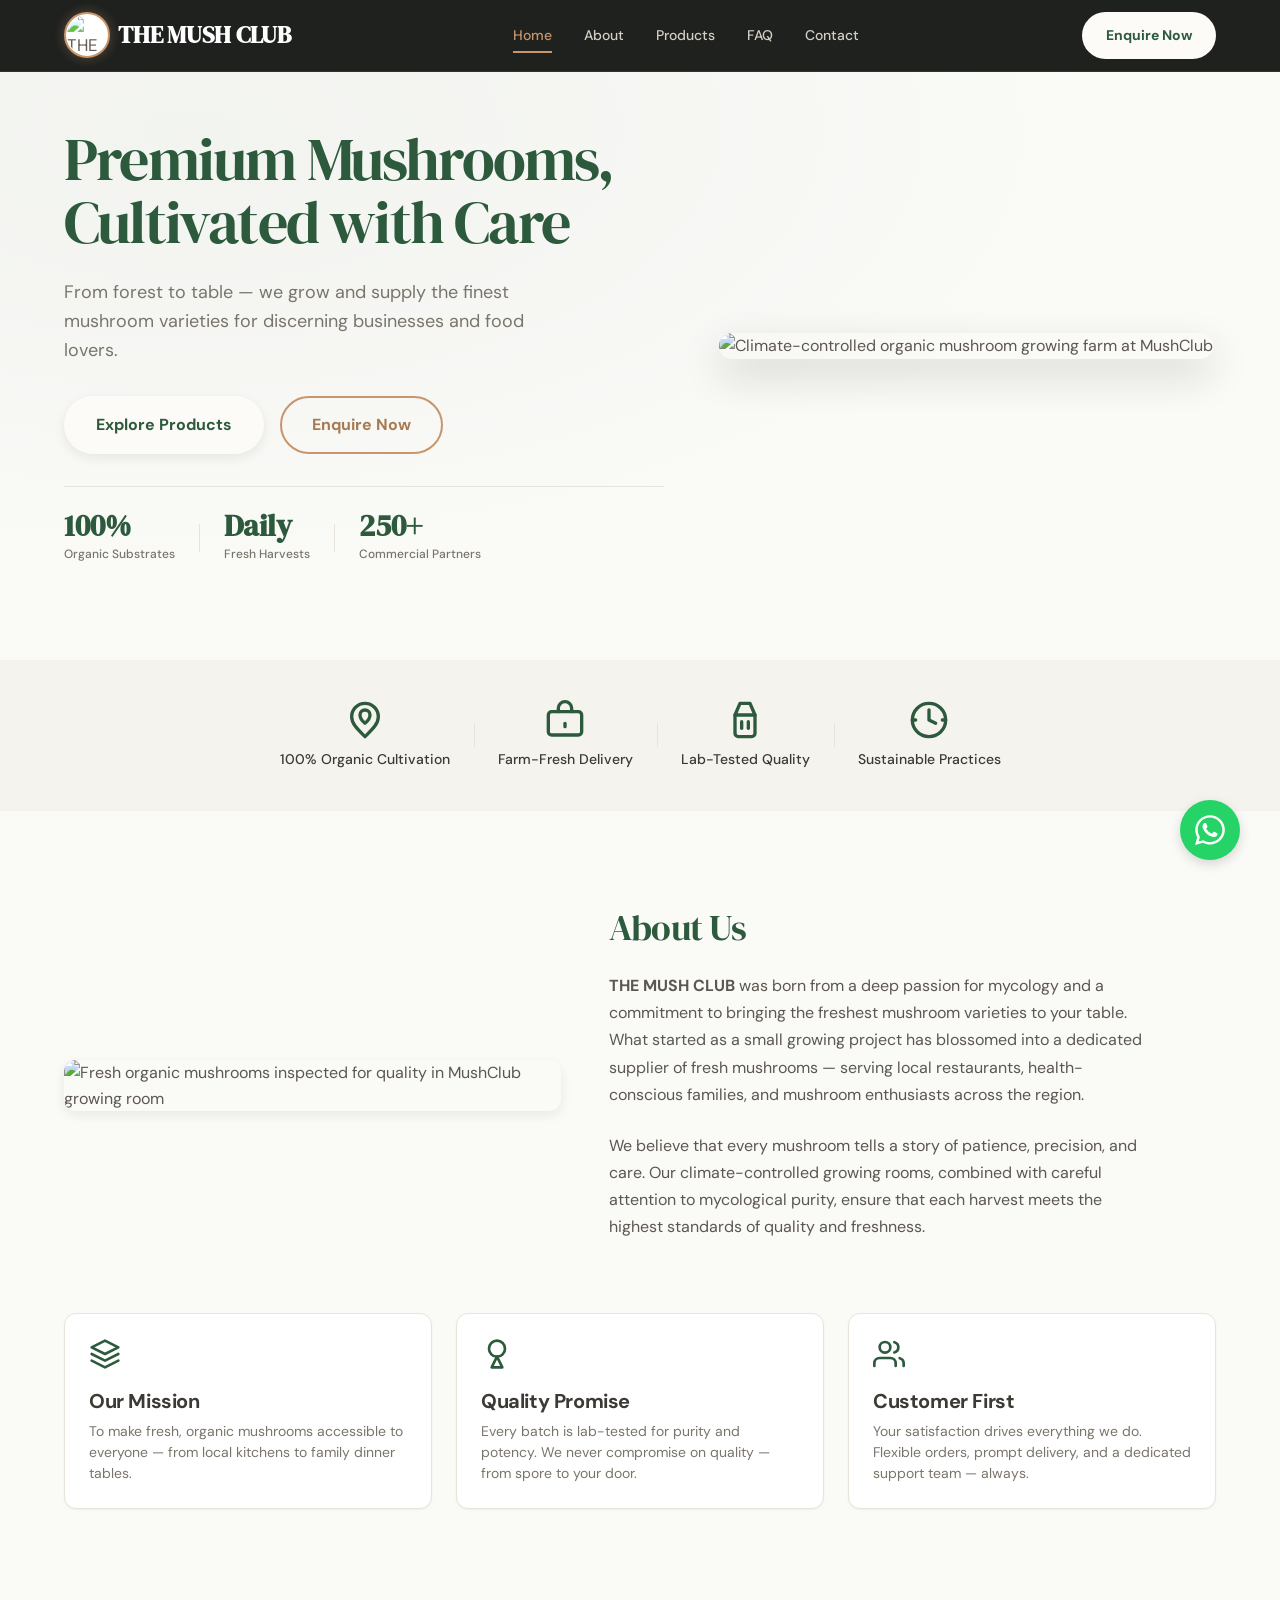
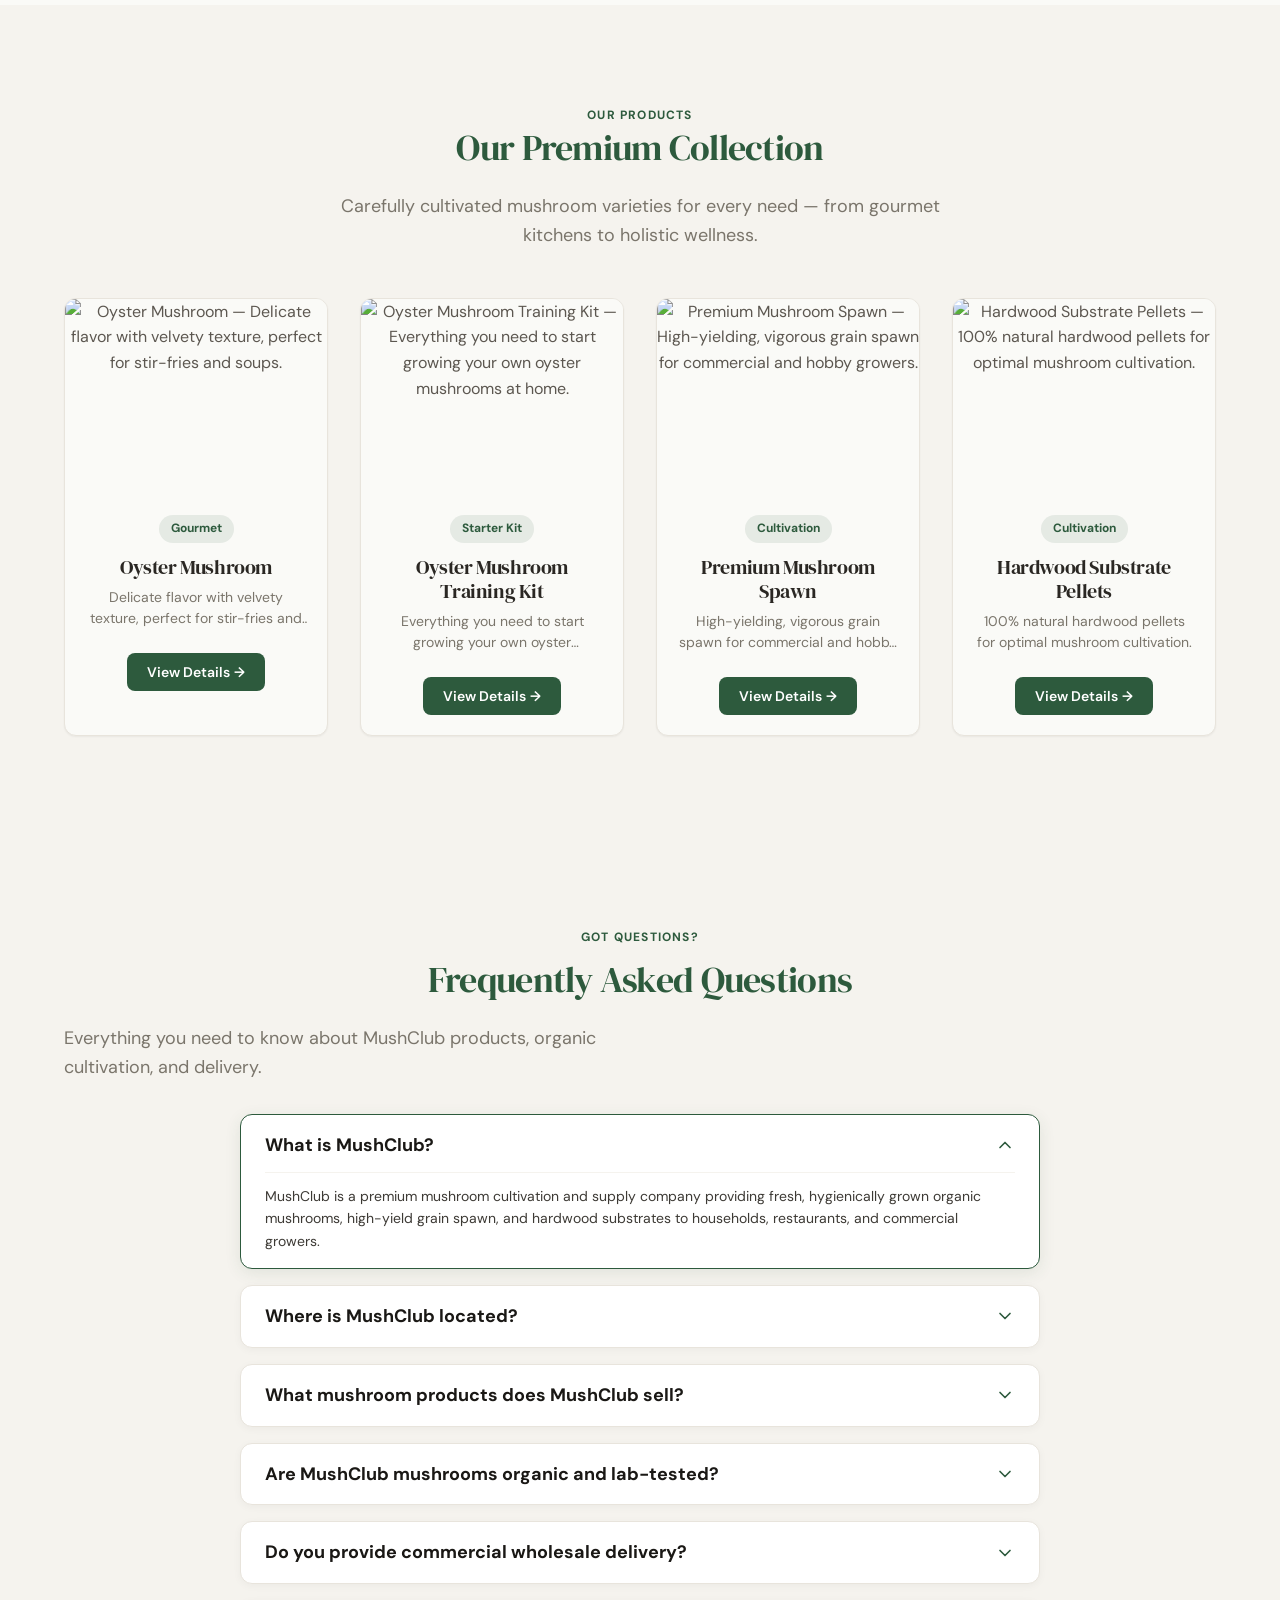
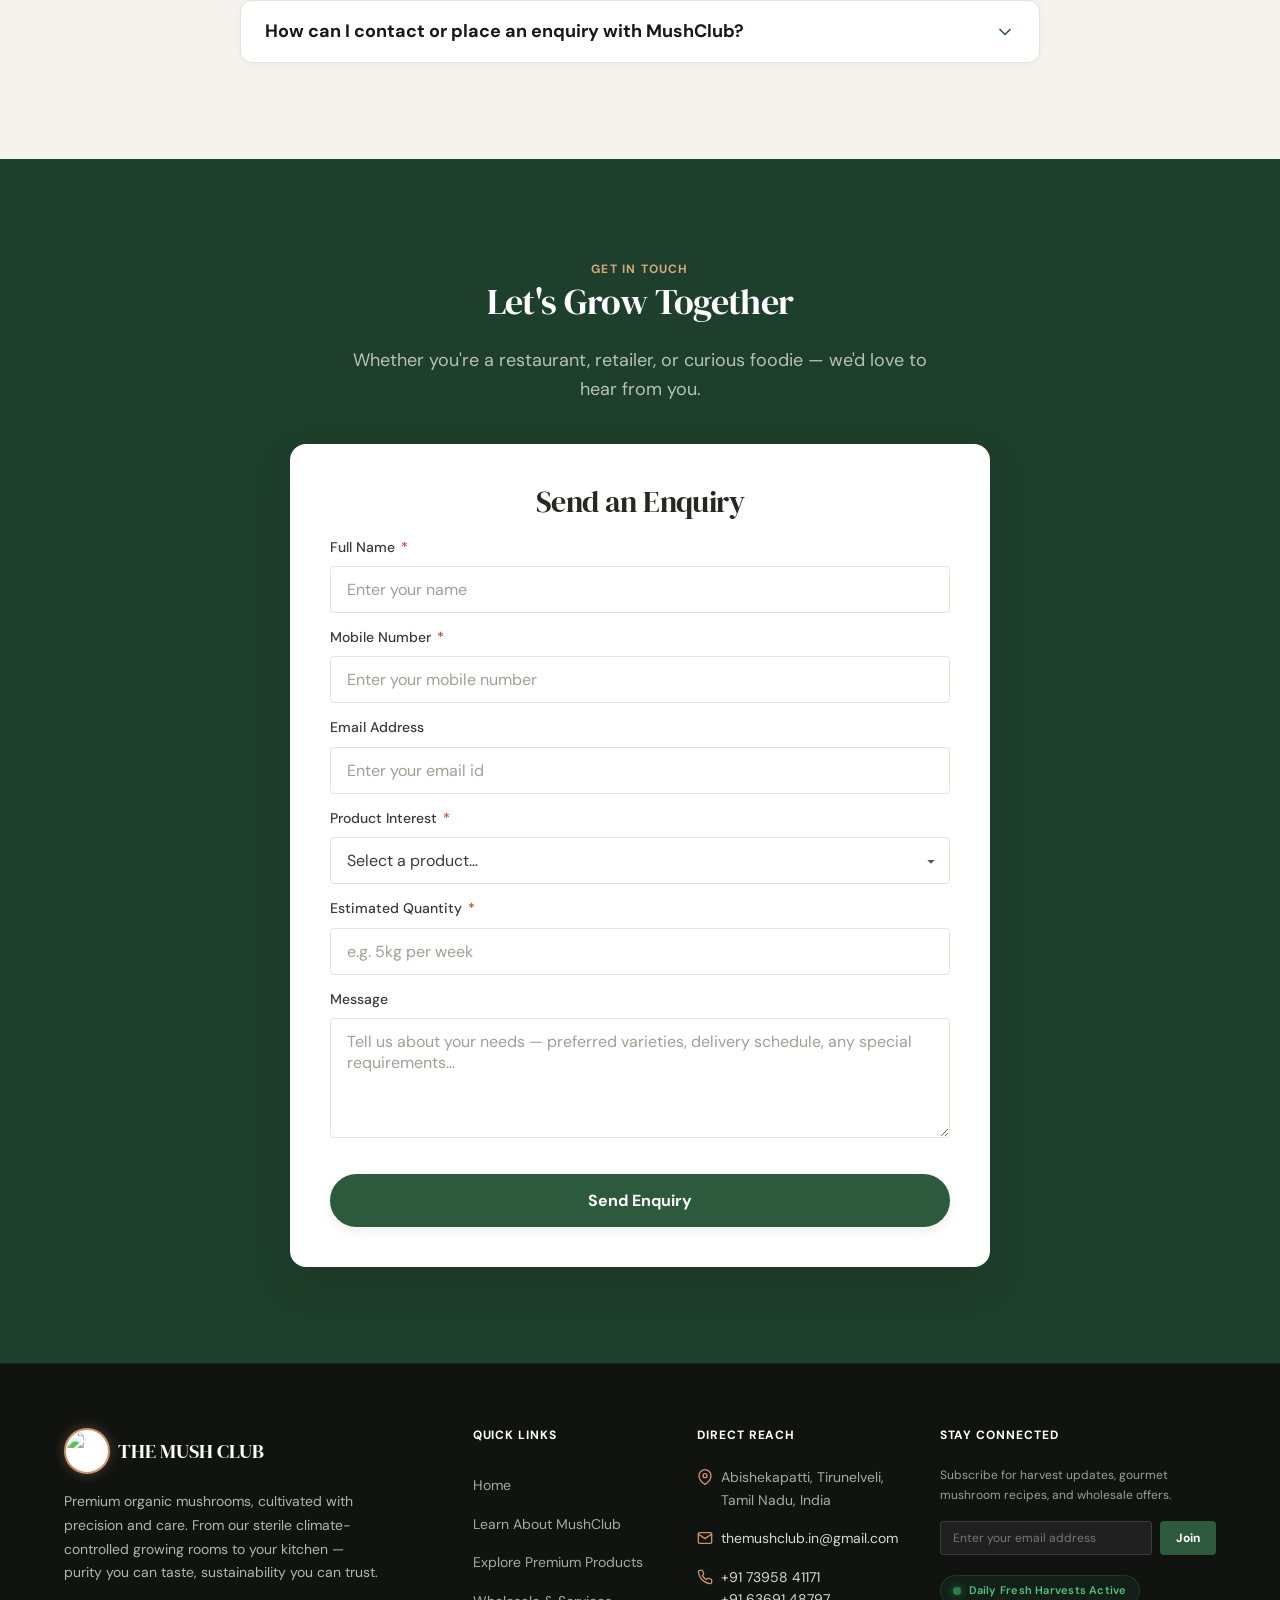
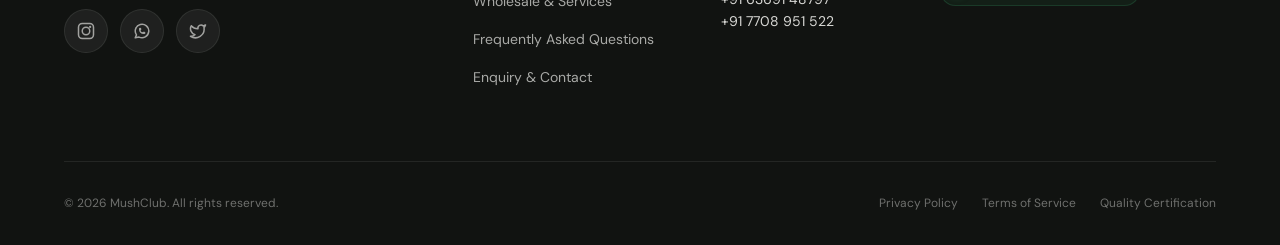
==== commit fa77a979: "version - 5.0" ====
--- a/index.html
+++ b/index.html
@@ -7,6 +7,7 @@
   <title>MushClub — Premium Mushrooms, Cultivated with Care</title>
   <meta name="description"
     content="MushClub grows and supplies the finest premium mushroom varieties for discerning businesses and food lovers. From forest to table — 100% organic, lab-tested, sustainably grown.">
+  <meta name="robots" content="index, follow">
   <link rel="canonical" href="https://mushclub.in/">
   <meta property="og:url" content="https://mushclub.in/">
   <meta property="og:site_name" content="MushClub">
@@ -15,15 +16,26 @@
     content="MushClub is a premium mushroom cultivation and supply company providing fresh, hygienically grown organic mushrooms to homes, restaurants, and businesses.">
   <meta property="og:type" content="website">
   <meta property="og:image" content="https://ik.imagekit.io/Selvamraj700/MushClub/mushrrom%20house">
+  <meta property="og:locale" content="en_IN">
   <meta name="twitter:card" content="summary_large_image">
   <meta name="twitter:title" content="MushClub — Premium Organic Mushrooms">
   <meta name="twitter:description" content="Fresh, organic, lab-tested mushrooms delivered from farm to table.">
+  <meta name="twitter:image" content="https://ik.imagekit.io/Selvamraj700/MushClub/mushrrom%20house">
   <meta name="theme-color" content="#2D5A3D">
+  <meta name="application-name" content="MushClub">
+  <meta name="format-detection" content="telephone=no">
   <link rel="icon"
     href="data:image/svg+xml,<svg xmlns='http://www.w3.org/2000/svg' viewBox='0 0 100 100'><text y='.9em' font-size='90'>🍄</text></svg>">
   <link rel="preconnect" href="https://fonts.googleapis.com">
   <link rel="preconnect" href="https://fonts.gstatic.com" crossorigin>
+  <link rel="preload" as="image" href="https://ik.imagekit.io/Selvamraj700/MushClub/mushrrom%20house"
+    fetchpriority="high">
+  <link rel="preload" as="style"
+    href="https://fonts.googleapis.com/css2?family=DM+Sans:ital,opsz,wght@0,9..40,400;0,9..40,500;0,9..40,700;1,9..40,400&family=DM+Serif+Display&display=swap">
+  <link rel="stylesheet"
+    href="https://fonts.googleapis.com/css2?family=DM+Sans:ital,opsz,wght@0,9..40,400;0,9..40,500;0,9..40,700;1,9..40,400&family=DM+Serif+Display&display=swap">
   <link rel="stylesheet" href="css/styles.css">
+  <link rel="manifest" href="manifest.webmanifest">
 
   <!-- Schema.org JSON-LD Structured Data for AI Assistants & Search Engines -->
   <script type="application/ld+json">
@@ -146,7 +158,7 @@
       <a href="#" class="nav__logo" aria-label="MushClub — Home">
         <div class="logo-mask">
           <img src="https://ik.imagekit.io/Selvamraj700/TheMushClub.jpeg" alt="THE MUSH CLUB Logo"
-            class="nav__logo-image" width="48" height="48">
+            class="nav__logo-image" width="48" height="48" decoding="async">
         </div>
         <span class="nav__logo-text">THE MUSH CLUB</span>
       </a>
@@ -184,7 +196,7 @@
           <a href="#about" class="nav__mobile-link" data-section="about">About Us</a>
           <a href="#products" class="nav__mobile-link" data-section="products">Products</a>
           <a href="#faq" class="nav__mobile-link" data-section="faq">FAQ</a>
-          <a href="#why-us" class="nav__mobile-link" data-section="why-us">Why Choose Us</a>
+
           <a href="#contact" class="nav__mobile-link" data-section="contact">Contact</a>
         </nav>
 
@@ -299,11 +311,14 @@
             <img
               src="https://ik.imagekit.io/Selvamraj700/MushClub/ChatGPT%20Image%20Jul%2026,%202026,%2005_04_17%20PM.png"
               alt="Fresh organic mushrooms inspected for quality in MushClub growing room" class="about__image"
-              loading="lazy" width="600">
+              loading="lazy" decoding="async" width="600" height="450">
           </div>
           <div class="about__text">
             <h2 id="about-heading" class="section-heading animate-on-scroll">About Us</h2>
-            <p class="about__body animate-on-scroll">MushClub was born from a deep passion for mycology and a commitment
+            <p class="about__body animate-on-scroll"> <b>THE MUSH CLUB</b> was born from a deep passion for mycology
+              and
+              a
+              commitment
               to bringing the freshest mushroom varieties to your table. What started as a small growing project has
               blossomed into a dedicated supplier of fresh mushrooms — serving local restaurants, health-conscious
               families, and mushroom enthusiasts across the region.</p>
@@ -385,7 +400,8 @@
           <!-- LEFT COLUMN: Mushroom image only (large, centered, in image-box) -->
           <div class="modal__left-side">
             <div class="modal__image-box">
-              <img class="modal__main-image" id="modal-image" src="" alt="Mushroom Image" width="360" height="360">
+              <img class="modal__main-image" id="modal-image" src="" alt="Mushroom Image" width="360" height="360"
+                loading="lazy" decoding="async">
             </div>
           </div>
 
@@ -426,51 +442,6 @@
       </div>
     </div>
 
-    <!-- ═══════════════════════════════════════════════
-         WHY CHOOSE US
-         ═══════════════════════════════════════════════ -->
-    <section class="why-us section section--centered bg-neutral-50" id="why-us" aria-labelledby="why-heading">
-      <div class="container">
-        <span class="section-label animate-on-scroll">Why MushClub</span>
-        <h2 id="why-heading" class="section-heading text-center animate-on-scroll">Why Choose Us</h2>
-        <p class="section-subtitle animate-on-scroll">Four pillars that set us apart from every other supplier.</p>
-
-        <div class="why-us__list">
-          <div class="why-us__item animate-on-scroll">
-            <span class="why-us__number">01</span>
-            <div>
-              <h3 class="why-us__item-title">Cultivated with Expertise</h3>
-              <p class="why-us__item-desc">Our dedicated growers optimize substrate formulation and precision harvest
-                timing to guarantee consistently high-quality mushrooms.</p>
-            </div>
-          </div>
-          <div class="why-us__item animate-on-scroll stagger-1">
-            <span class="why-us__number">02</span>
-            <div>
-              <h3 class="why-us__item-title">Farm-to-Table Freshness</h3>
-              <p class="why-us__item-desc">We deliver from our climate-controlled rooms to your door in under 24 hours.
-                Direct cold-chain logistics with zero middlemen ensure ultimate freshness.</p>
-            </div>
-          </div>
-          <div class="why-us__item animate-on-scroll stagger-2">
-            <span class="why-us__number">03</span>
-            <div>
-              <h3 class="why-us__item-title">Transparent Quality</h3>
-              <p class="why-us__item-desc">Every batch is lab-tested and fully traceable. We openly publish test results
-                and welcome facility visits so you can trust what you eat.</p>
-            </div>
-          </div>
-          <div class="why-us__item animate-on-scroll stagger-3">
-            <span class="why-us__number">04</span>
-            <div>
-              <h3 class="why-us__item-title">Sustainable Practices</h3>
-              <p class="why-us__item-desc">Our zero-waste facility turns spent substrate into compost and uses 100%
-                recyclable packaging, fully powered by renewable energy.</p>
-            </div>
-          </div>
-        </div>
-      </div>
-    </section>
 
     <!-- ═══════════════════════════════════════════════
          FREQUENTLY ASKED QUESTIONS (FAQ)
@@ -587,45 +558,18 @@
          ═══════════════════════════════════════════════ -->
     <section class="contact section" id="contact" aria-labelledby="contact-heading">
       <div class="container">
-        <div class="contact__grid">
-          <aside class="contact__info animate-on-scroll" aria-label="Contact information">
-            <div class="contact__header-text">
-              <span class="section-label animate-on-scroll">Get In Touch</span>
-              <h2 id="contact-heading" class="section-heading animate-on-scroll">Let's Grow Together</h2>
-              <p class="section-subtitle animate-on-scroll">Whether you're a restaurant, retailer, or curious foodie —
-                we'd love to hear from you.</p>
-            </div>
-            <div class="contact__info-block">
-              <h3>Visit Us</h3>
-              <p>MushClub Farm<br>Abishekapatti, Tirunelveli<br>Tamil Nadu, India</p>
-            </div>
-            <div class="contact__info-block">
-              <h3>Reach Out</h3>
-              <a href="mailto:themushclub.in@gmail.com">themushclub.in@gmail.com</a>
-              <a href="tel:+917395841171">+91 73958 41171</a>
-              <a href="tel:+916369148797">+91 63691 48797</a>
-              <a href="tel:+917708951522">+91 7708 951 522</a>
-            </div>
-            <div class="contact__info-block">
-              <h3>Hours</h3>
-              <dl class="contact__hours">
-                <dt>Mobile Call Timing</dt>
-                <dd>8:00 AM — 8:00 PM</dd>
-                <dt>Chat Support</dt>
-                <dd>24/7 Available</dd>
-              </dl>
-            </div>
-          </aside>
-
+        <div class="contact__header-text" style="text-align: center; margin-bottom: 40px;">
+          <span class="section-label animate-on-scroll">Get In Touch</span>
+          <h2 id="contact-heading" class="section-heading animate-on-scroll" style="margin: 0 auto 24px;">Let's Grow Together</h2>
+          <p class="section-subtitle animate-on-scroll" style="margin: 0 auto;">Whether you're a restaurant, retailer, or curious foodie — we'd love to hear from you.</p>
+        </div>
+
+        <div class="contact__grid" style="display: block; max-width: 700px; margin: 0 auto;">
           <div class="contact__form-area">
-            <div class="contact__mobile-cta-wrapper">
-              <button class="btn-primary" id="mobile-enquire-btn">Enquire Now</button>
-            </div>
             <div class="form-container animate-on-scroll stagger-1" id="form-container">
-              <div class="form-modal-wrapper">
                 <button class="modal-close" id="form-close" aria-label="Close enquiry form">
                   <svg viewBox="0 0 24 24" fill="none" stroke="currentColor" stroke-width="2" stroke-linecap="round"
-                    stroke-linejoin="round">
+                    stroke-linejoin="round" aria-hidden="true">
                     <line x1="18" y1="6" x2="6" y2="18" />
                     <line x1="6" y1="6" x2="18" y2="18" />
                   </svg>
@@ -640,7 +584,7 @@
                         <label class="form__label" for="name">Full Name <span class="required"
                             aria-label="required">*</span></label>
                         <input class="form__input" type="text" id="name" name="name" placeholder="Enter your name"
-                          required autocomplete="name" aria-describedby="name-error" maxlength="15">
+                          required autocomplete="name" aria-describedby="name-error" maxlength="20">
                         <span class="form__error" id="name-error" role="alert"></span>
                       </div>
                       <div class="form__group">
@@ -648,7 +592,7 @@
                             aria-label="required">*</span></label>
                         <input class="form__input" type="tel" id="mobile" name="mobile"
                           placeholder="Enter your mobile number" required autocomplete="tel" inputmode="tel"
-                          aria-describedby="mobile-error">
+                          aria-describedby="mobile-error" maxlength="10">
                         <span class="form__error" id="mobile-error" role="alert"></span>
                       </div>
                     </div>
@@ -681,7 +625,7 @@
                         <label class="form__label" for="quantity">Estimated Quantity <span class="required"
                             aria-label="required">*</span></label>
                         <input class="form__input" type="text" id="quantity" name="quantity"
-                          placeholder="e.g. 5kg per week" required aria-describedby="quantity-error">
+                          placeholder="e.g. 5kg per week" required aria-describedby="quantity-error" maxlength="15">
                         <span class="form__error" id="quantity-error" role="alert"></span>
                         <span class="form__helper">Approximate quantity helps us tailor our response.</span>
                       </div>
@@ -692,7 +636,7 @@
                         <label class="form__label" for="message">Message</label>
                         <textarea class="form__textarea" id="message" name="message"
                           placeholder="Tell us about your needs — preferred varieties, delivery schedule, any special requirements…"
-                          rows="4"></textarea>
+                          maxlength="350" rows="4"></textarea>
                       </div>
                     </div>
 
@@ -719,7 +663,7 @@
                 <!-- Success State -->
                 <div class="form__success" id="form-success" style="position: relative;">
                   <svg class="form__success-icon" viewBox="0 0 24 24" fill="none" stroke="currentColor" stroke-width="2"
-                    stroke-linecap="round" stroke-linejoin="round">
+                    stroke-linecap="round" stroke-linejoin="round" aria-hidden="true">
                     <circle cx="12" cy="12" r="10" />
                     <path d="M8 12l3 3 5-5" />
                   </svg>
@@ -743,7 +687,6 @@
                   <button class="btn-primary" id="cancel-return" type="button"
                     style="display: inline-flex; justify-content: center; margin: 0 auto; min-width: 120px;">Return</button>
                 </div>
-              </div>
             </div>
           </div>
         </div>
@@ -762,7 +705,7 @@
           <a href="#" class="nav__logo" aria-label="MushClub — Home">
             <div class="logo-mask">
               <img src="https://ik.imagekit.io/Selvamraj700/TheMushClub.jpeg" alt="THE MUSH CLUB Logo"
-                class="nav__logo-image footer__logo-image" width="48" height="48">
+                class="nav__logo-image footer__logo-image" width="48" height="48" loading="lazy" decoding="async">
             </div>
             <span class="footer__logo-text">THE MUSH CLUB</span>
           </a>
@@ -772,7 +715,7 @@
             <a href="https://www.instagram.com/themushclub.in/?hl=en" target="_blank" rel="noopener noreferrer"
               class="footer__social-link" aria-label="Follow MushClub on Instagram">
               <svg viewBox="0 0 24 24" fill="none" stroke="currentColor" stroke-width="2" stroke-linecap="round"
-                stroke-linejoin="round">
+                stroke-linejoin="round" aria-hidden="true">
                 <rect x="2" y="2" width="20" height="20" rx="5" />
                 <circle cx="12" cy="12" r="5" />
                 <circle cx="17.5" cy="6.5" r="1.5" fill="currentColor" stroke="none" />
@@ -790,7 +733,7 @@
             <a href="https://x.com/themushclub_in" target="_blank" rel="noopener noreferrer" class="footer__social-link"
               aria-label="Follow MushClub on X">
               <svg viewBox="0 0 24 24" fill="none" stroke="currentColor" stroke-width="2" stroke-linecap="round"
-                stroke-linejoin="round">
+                stroke-linejoin="round" aria-hidden="true">
                 <path
                   d="M22 4s-.7 2.1-2 3.4c1.6 10-9.4 17.3-18 11.6 2.2.1 4.4-.6 6-2C3 15.5.5 9.6 3 5c2.2 2.6 5.6 4.1 9 4-.9-4.2 4-6.6 7-3.8 1.1 0 3-1.2 3-1.2z" />
               </svg>
@@ -801,44 +744,47 @@
         <!-- Col 2: Navigation -->
         <nav class="footer__col" aria-label="Footer navigation">
           <h3 class="footer__heading">Quick Links</h3>
-          <a href="#hero" class="footer__link">Home</a>
-          <a href="#about" class="footer__link">About Us</a>
-          <a href="#products" class="footer__link">Products Collection</a>
-          <a href="#why-us" class="footer__link">Why Choose Us</a>
-          <a href="#contact" class="footer__link">Enquiry & Contact</a>
+          <a href="index.html" class="footer__link">Home</a>
+          <a href="about.html" class="footer__link">Learn About MushClub</a>
+          <a href="products.html" class="footer__link">Explore Premium Products</a>
+          <a href="services.html" class="footer__link">Wholesale & Services</a>
+          <a href="faq.html" class="footer__link">Frequently Asked Questions</a>
+          <a href="index.html#contact" class="footer__link">Enquiry & Contact</a>
         </nav>
 
         <!-- Col 3: Contact Info -->
         <div class="footer__col">
           <h3 class="footer__heading">Direct Reach</h3>
-          <div class="footer__contact-item">
-            <svg viewBox="0 0 24 24" fill="none" stroke="currentColor" stroke-width="2" stroke-linecap="round"
-              stroke-linejoin="round">
-              <path d="M21 10c0 7-9 13-9 13s-9-6-9-13a9 9 0 0 1 18 0z" />
-              <circle cx="12" cy="10" r="3" />
-            </svg>
-            <span>Abishekapatti, Tirunelveli,<br>Tamil Nadu, India</span>
-          </div>
-          <div class="footer__contact-item">
-            <svg viewBox="0 0 24 24" fill="none" stroke="currentColor" stroke-width="2" stroke-linecap="round"
-              stroke-linejoin="round">
-              <path d="M4 4h16c1.1 0 2 .9 2 2v12c0 1.1-.9 2-2 2H4c-1.1 0-2-.9-2-2V6c0-1.1.9-2 2-2z" />
-              <polyline points="22,6 12,13 2,6" />
-            </svg>
-            <span><a href="mailto:themushclub.in@gmail.com">themushclub.in@gmail.com</a></span>
-          </div>
-          <div class="footer__contact-item">
-            <svg viewBox="0 0 24 24" fill="none" stroke="currentColor" stroke-width="2" stroke-linecap="round"
-              stroke-linejoin="round">
-              <path
-                d="M22 16.92v3a2 2 0 0 1-2.18 2 19.79 19.79 0 0 1-8.63-3.07 19.5 19.5 0 0 1-6-6 19.79 19.79 0 0 1-3.07-8.67A2 2 0 0 1 4.11 2h3a2 2 0 0 1 2 1.72 12.84 12.84 0 0 0 .7 2.81 2 2 0 0 1-.45 2.11L8.09 9.91a16 16 0 0 0 6 6l1.27-1.27a2 2 0 0 1 2.11-.45 12.84 12.84 0 0 0 2.81.7A2 2 0 0 1 22 16.92z" />
-            </svg>
-            <span>
-              <a href="tel:+917395841171">+91 73958 41171</a><br>
-              <a href="tel:+916369148797">+91 63691 48797</a><br>
-              <a href="tel:+917708951522">+91 7708 951 522</a>
-            </span>
-          </div>
+          <address style="font-style: normal;">
+            <div class="footer__contact-item">
+              <svg viewBox="0 0 24 24" fill="none" stroke="currentColor" stroke-width="2" stroke-linecap="round"
+                stroke-linejoin="round" aria-hidden="true">
+                <path d="M21 10c0 7-9 13-9 13s-9-6-9-13a9 9 0 0 1 18 0z" />
+                <circle cx="12" cy="10" r="3" />
+              </svg>
+              <span>Abishekapatti, Tirunelveli,<br>Tamil Nadu, India</span>
+            </div>
+            <div class="footer__contact-item">
+              <svg viewBox="0 0 24 24" fill="none" stroke="currentColor" stroke-width="2" stroke-linecap="round"
+                stroke-linejoin="round" aria-hidden="true">
+                <path d="M4 4h16c1.1 0 2 .9 2 2v12c0 1.1-.9 2-2 2H4c-1.1 0-2-.9-2-2V6c0-1.1.9-2 2-2z" />
+                <polyline points="22,6 12,13 2,6" />
+              </svg>
+              <span><a href="mailto:themushclub.in@gmail.com">themushclub.in@gmail.com</a></span>
+            </div>
+            <div class="footer__contact-item">
+              <svg viewBox="0 0 24 24" fill="none" stroke="currentColor" stroke-width="2" stroke-linecap="round"
+                stroke-linejoin="round" aria-hidden="true">
+                <path
+                  d="M22 16.92v3a2 2 0 0 1-2.18 2 19.79 19.79 0 0 1-8.63-3.07 19.5 19.5 0 0 1-6-6 19.79 19.79 0 0 1-3.07-8.67A2 2 0 0 1 4.11 2h3a2 2 0 0 1 2 1.72 12.84 12.84 0 0 0 .7 2.81 2 2 0 0 1-.45 2.11L8.09 9.91a16 16 0 0 0 6 6l1.27-1.27a2 2 0 0 1 2.11-.45 12.84 12.84 0 0 0 2.81.7A2 2 0 0 1 22 16.92z" />
+              </svg>
+              <span>
+                <a href="tel:+917395841171">+91 73958 41171</a><br>
+                <a href="tel:+916369148797">+91 63691 48797</a><br>
+                <a href="tel:+917708951522">+91 7708 951 522</a>
+              </span>
+            </div>
+          </address>
         </div>
 
         <!-- Col 4: Newsletter & System Status -->
@@ -861,18 +807,27 @@
         </div>
       </div>
 
-      <div class="footer__bottom">
-        <p class="footer__copyright">&copy; 2026 MushClub. All rights reserved. Cultivated with precision.</p>
+      <div class="footer__bottom" style="margin-top: 64px;">
+        <p class="footer__copyright">&copy; <span id="current-year">2026</span> MushClub. All rights reserved.</p>
         <div class="footer__bottom-links">
           <a href="#" class="footer__bottom-link">Privacy Policy</a>
           <a href="#" class="footer__bottom-link">Terms of Service</a>
           <a href="#" class="footer__bottom-link">Quality Certification</a>
         </div>
       </div>
+      <script>document.getElementById('current-year').textContent = new Date().getFullYear();</script>
     </div>
   </footer>
 
-  <script src="js/main.js"></script>
+  <script src="js/main.js" defer></script>
+  <!-- Floating WhatsApp Button -->
+  <a href="https://wa.me/917395841171" class="whatsapp-float" target="_blank" rel="noopener noreferrer"
+    aria-label="Chat with us on WhatsApp">
+    <svg xmlns="http://www.w3.org/2000/svg" viewBox="0 0 448 512" fill="currentColor" width="34" height="34">
+      <path
+        d="M380.9 97.1C339 55.1 283.2 32 223.9 32c-122.4 0-222 99.6-222 222 0 39.1 10.2 77.3 29.6 111L0 480l117.7-30.9c32.4 17.7 68.9 27 106.1 27h.1c122.3 0 224.1-99.6 224.1-222 0-59.3-25.2-115-67.1-157zm-157 341.6c-33.2 0-65.7-8.9-94-25.7l-6.7-4-69.8 18.3L72 359.2l-4.4-7c-18.5-29.4-28.2-63.3-28.2-98.2 0-101.7 82.8-184.5 184.6-184.5 49.3 0 95.6 19.2 130.4 54.1 34.8 34.9 56.2 81.2 56.1 130.5 0 101.8-84.9 184.6-186.6 184.6zm101.2-138.2c-5.5-2.8-32.8-16.2-37.9-18-5.1-1.9-8.8-2.8-12.5 2.8-3.7 5.6-14.3 18-17.6 21.8-3.2 3.7-6.5 4.2-12 1.4-32.6-16.3-54-29.1-75.5-66-5.7-9.8 5.7-9.1 16.3-30.3 1.8-3.7.9-6.9-.5-9.7-1.4-2.8-12.5-30.1-17.1-41.2-4.5-10.8-9.1-9.3-12.5-9.5-3.2-.2-6.9-.2-10.6-.2-3.7 0-9.7 1.4-14.8 6.9-5.1 5.6-19.4 19-19.4 46.3 0 27.3 19.9 53.7 22.6 57.4 2.8 3.7 39.1 59.7 94.8 83.8 35.2 15.2 49 16.5 66.6 13.9 10.7-1.6 32.8-13.4 37.4-26.4 4.6-13 4.6-24.1 3.2-26.4-1.3-2.5-5-3.9-10.5-6.6z" />
+    </svg>
+  </a>
 </body>
 
 </html>
--- a/css/styles.css
+++ b/css/styles.css
@@ -4,7 +4,7 @@
    ═══════════════════════════════════════════════════════ */
 
 /* ─── Google Fonts ─── */
-@import url('https://fonts.googleapis.com/css2?family=DM+Sans:ital,opsz,wght@0,9..40,400;0,9..40,500;0,9..40,700;1,9..40,400&family=DM+Serif+Display&display=swap');
+
 
 /* ═══════════════════════════════════════════════════════
    SETTINGS — Design Tokens (CSS Custom Properties)
@@ -221,7 +221,7 @@
 h6 {
   font-family: var(--font-heading);
   font-weight: 400;
-  color: var(--neutral-800);
+  color: var(--brand-primary);
   text-rendering: optimizeLegibility;
   font-feature-settings: "kern";
   letter-spacing: -0.02em;
@@ -386,8 +386,10 @@
    COMPONENTS — Navigation
    ═══════════════════════════════════════════════════════ */
 .nav {
-  position: sticky;
+  position: fixed;
   top: 0;
+  left: 0;
+  width: 100%;
   z-index: var(--z-sticky);
   height: 72px;
   display: flex;
@@ -770,7 +772,7 @@
 
 .hero__heading {
   margin-bottom: var(--space-6);
-  color: var(--neutral-800);
+  color: var(--brand-primary);
 }
 
 .hero__subheading {
@@ -1061,7 +1063,7 @@
 
 .products__grid {
   display: grid;
-  grid-template-columns: repeat(3, 1fr);
+  grid-template-columns: repeat(4, 1fr);
   gap: var(--space-8);
   margin-top: var(--space-12);
 }
@@ -1094,7 +1096,8 @@
 .product-card__image {
   width: 100%;
   height: 100%;
-  object-fit: cover;
+  object-fit: contain;
+  background-color: var(--neutral-50);
   transition: transform 500ms var(--ease-default);
 }
 
@@ -1491,55 +1494,6 @@
   }
 }
 
-/* ═══════════════════════════════════════════════════════
-   COMPONENTS — Why Choose Us
-   ═══════════════════════════════════════════════════════ */
-.why-us {
-  background-color: var(--neutral-50);
-}
-
-.why-us__list {
-  margin-top: var(--space-12);
-  max-width: 800px;
-  margin-left: auto;
-  margin-right: auto;
-}
-
-.why-us__item {
-  display: grid;
-  grid-template-columns: 80px 1fr;
-  gap: var(--space-6);
-  padding: var(--space-8) 0;
-  border-bottom: 1px solid var(--neutral-200);
-  align-items: start;
-}
-
-.why-us__item:last-child {
-  border-bottom: none;
-}
-
-.why-us__number {
-  font-family: var(--font-heading);
-  font-size: var(--text-4xl);
-  color: var(--brand-accent);
-  opacity: 0.3;
-  line-height: 1;
-}
-
-.why-us__item-title {
-  font-family: var(--font-body);
-  font-size: var(--text-lg);
-  font-weight: 700;
-  color: var(--neutral-700);
-  margin-bottom: var(--space-2);
-}
-
-.why-us__item-desc {
-  font-size: var(--text-base);
-  color: var(--neutral-500);
-  line-height: 1.6;
-  max-width: none;
-}
 
 /* ═══════════════════════════════════════════════════════
    COMPONENTS — Contact / Enquiry Section
@@ -1631,22 +1585,22 @@
 }
 
 .form__title {
-  font-size: var(--text-xl);
+  font-family: var(--font-heading);
+  font-size: var(--text-2xl);
   color: var(--neutral-800);
-  margin-bottom: var(--space-2);
+  margin-bottom: var(--space-4);
+  text-align: center;
 }
 
 .form__subtitle {
-  font-size: var(--text-sm);
-  color: var(--neutral-500);
-  margin-bottom: var(--space-8);
+  display: none;
 }
 
 .form__row {
   display: grid;
-  grid-template-columns: 1fr 1fr;
-  gap: var(--space-5);
-  margin-bottom: var(--space-5);
+  grid-template-columns: 1fr;
+  gap: var(--space-3);
+  margin-bottom: var(--space-3);
 }
 
 .form__group {
@@ -1697,6 +1651,12 @@
   border-color: var(--neutral-300);
 }
 
+.form__textarea {
+  min-height: 120px;
+  max-height: 250px;
+  resize: vertical;
+}
+
 .form__input:focus,
 .form__select:focus,
 .form__textarea:focus {
@@ -1719,6 +1679,15 @@
   box-shadow: 0 0 0 3px rgba(196, 68, 42, 0.1);
 }
 
+.form__input.warning {
+  border-color: #EAB308;
+  box-shadow: 0 0 0 3px rgba(234, 179, 8, 0.1);
+}
+
+.form__input.warning::placeholder {
+  color: #EAB308;
+}
+
 .form__input.valid,
 .form__select.valid,
 .form__textarea.valid {
@@ -1726,17 +1695,14 @@
 }
 
 .form__error {
-  font-size: var(--text-xs);
+  font-size: 10px;
   color: var(--status-error);
-  margin-top: var(--space-1);
-  min-height: 18px;
-  display: block;
+  margin-top: 1px;
+  min-height: auto;
 }
 
 .form__helper {
-  font-size: var(--text-xs);
-  color: var(--neutral-400);
-  margin-top: var(--space-1);
+  display: none;
 }
 
 .form__select {
@@ -2483,10 +2449,6 @@
     gap: var(--space-6);
   }
 
-  .form-container {
-    display: none;
-  }
-
   .contact__header-text {
     margin-bottom: var(--space-4);
   }
@@ -2507,12 +2469,6 @@
     line-height: 1.45;
     color: rgba(250, 250, 247, 0.85);
     margin: 0;
-  }
-
-  .contact__mobile-cta-wrapper {
-    display: flex;
-    justify-content: center;
-    margin-top: var(--space-6);
   }
 
   .contact__mobile-btn {
@@ -2567,10 +2523,6 @@
     width: 100%;
     max-width: 440px;
     position: relative;
-    max-height: 90vh;
-    max-height: 90dvh;
-    overflow-y: auto;
-    -webkit-overflow-scrolling: touch;
   }
 
   .form-container.modal-active #form-content,
@@ -2994,4 +2946,48 @@
   a[href="#faq"] {
     display: none !important;
   }
+}
+
+/* ═══════════════════════════════════════════════════════
+   COMPONENTS — Floating WhatsApp Button
+   ═══════════════════════════════════════════════════════ */
+.whatsapp-float {
+  position: fixed;
+  width: 60px;
+  height: 60px;
+  bottom: 40px;
+  right: 40px;
+  background-color: #25d366;
+  color: #FFF;
+  border-radius: 50px;
+  text-align: center;
+  font-size: 30px;
+  box-shadow: 0px 4px 12px rgba(0,0,0,0.15);
+  z-index: 9999;
+  display: flex;
+  align-items: center;
+  justify-content: center;
+  text-decoration: none;
+  transition: transform 0.3s ease, box-shadow 0.3s ease, background-color 0.3s ease;
+}
+
+.whatsapp-float:hover,
+.whatsapp-float:focus-visible {
+  transform: scale(1.1);
+  box-shadow: 0px 6px 16px rgba(0,0,0,0.2);
+  background-color: #1ebe57;
+  color: #FFF;
+}
+
+@media (max-width: 767px) {
+  .whatsapp-float {
+    width: 50px;
+    height: 50px;
+    bottom: 20px;
+    right: 20px;
+  }
+  .whatsapp-float svg {
+    width: 28px;
+    height: 28px;
+  }
 }
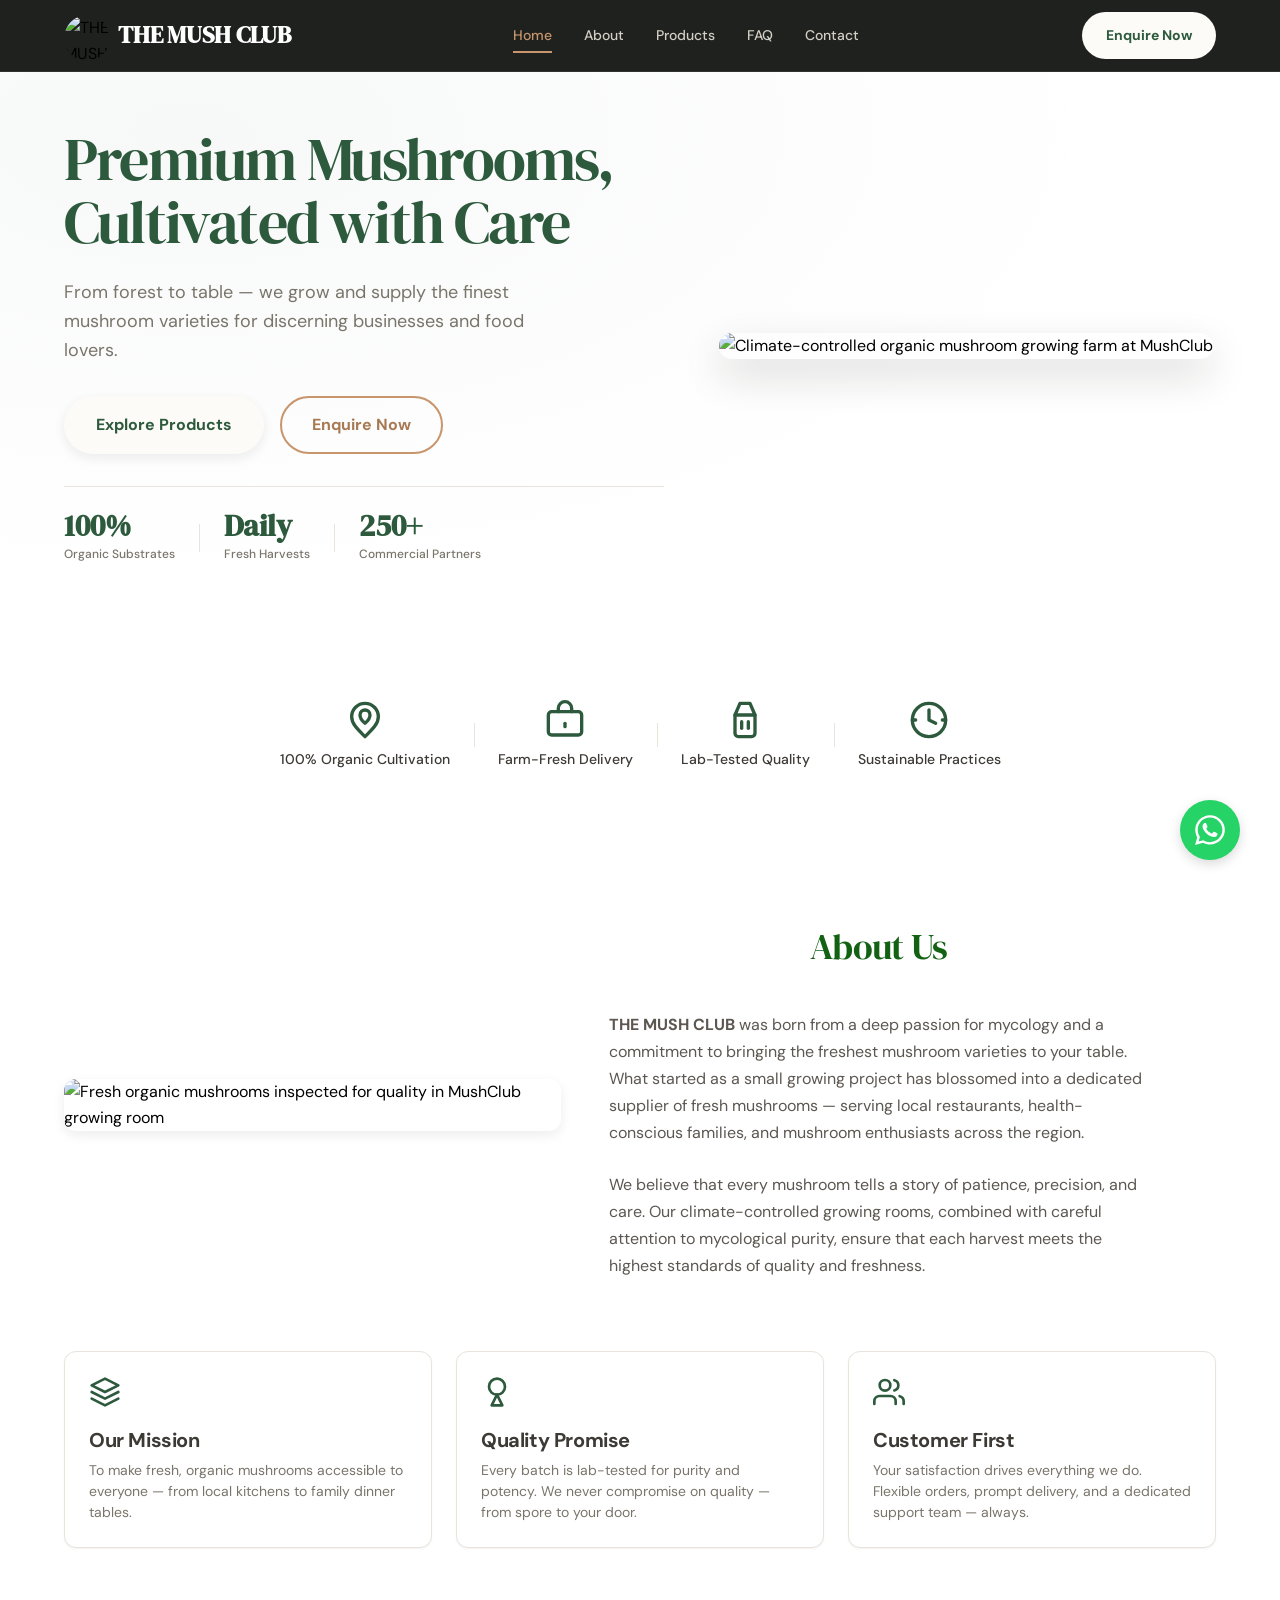
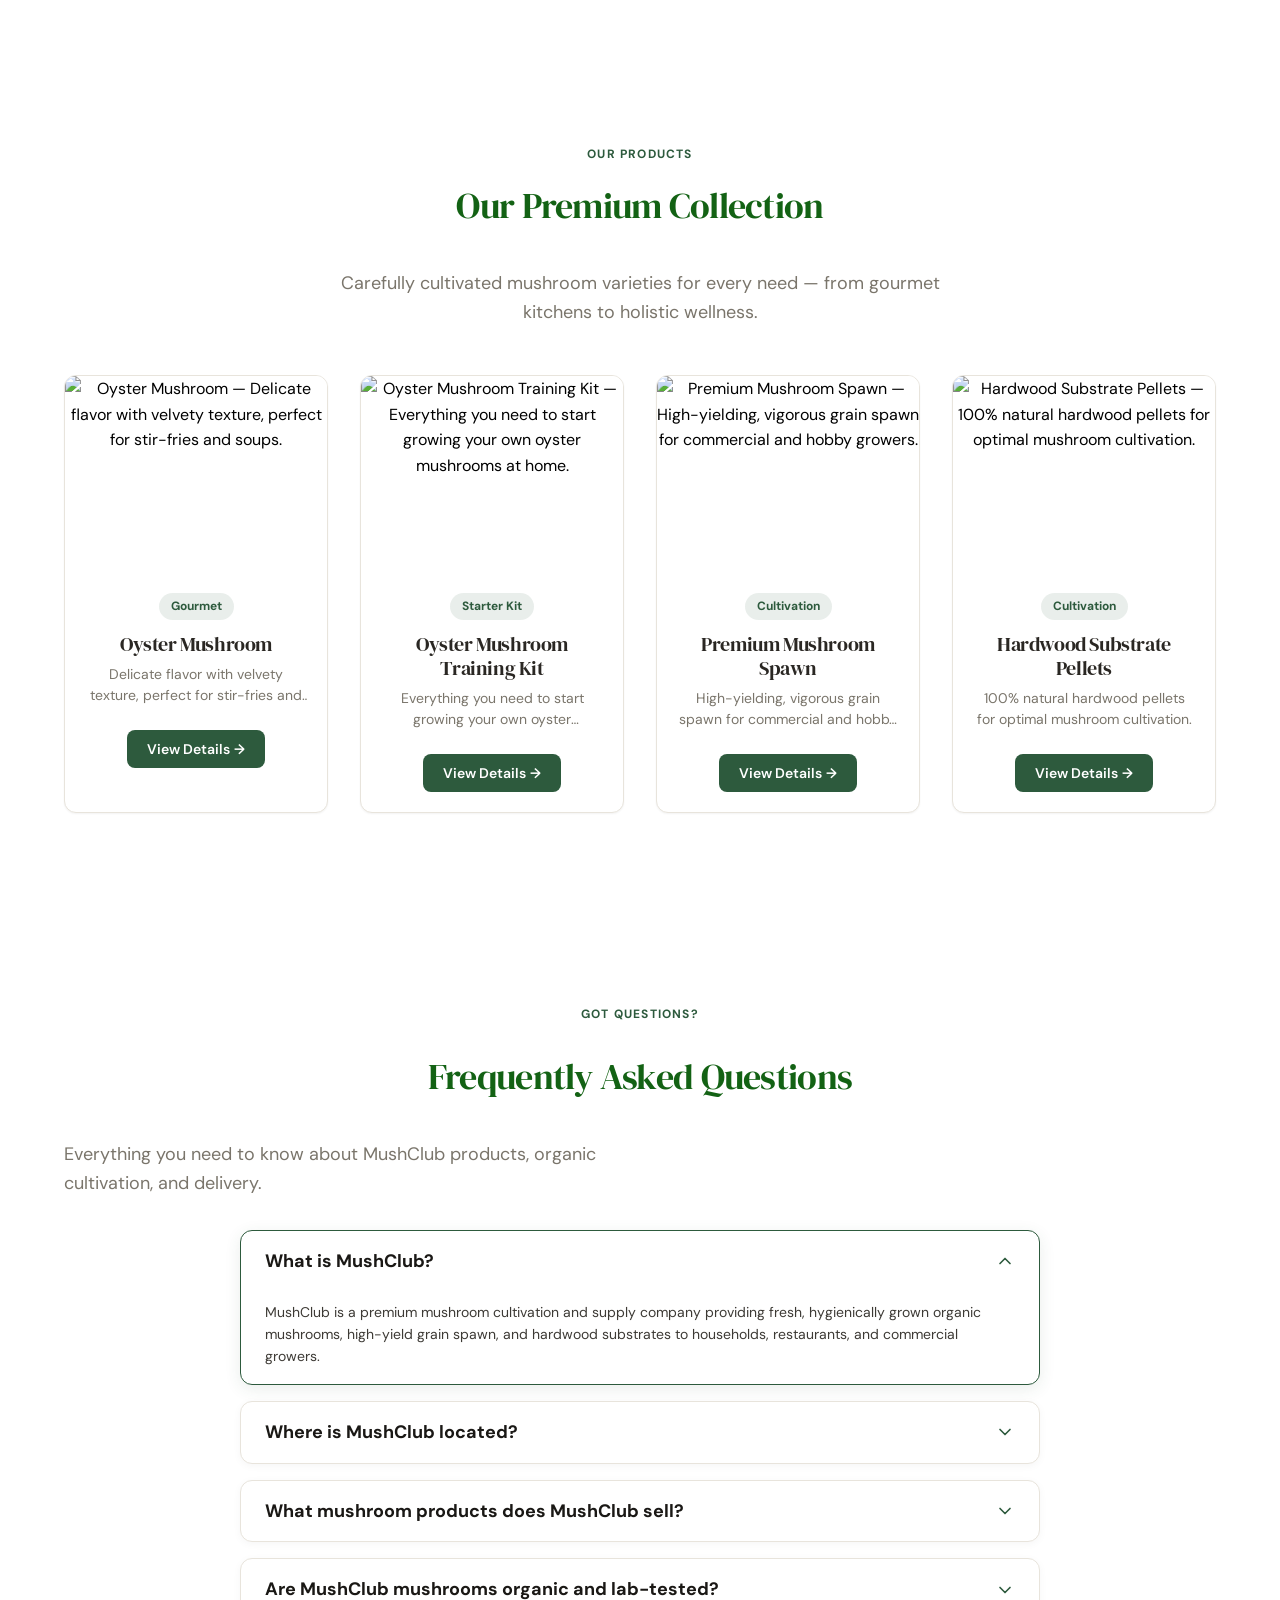
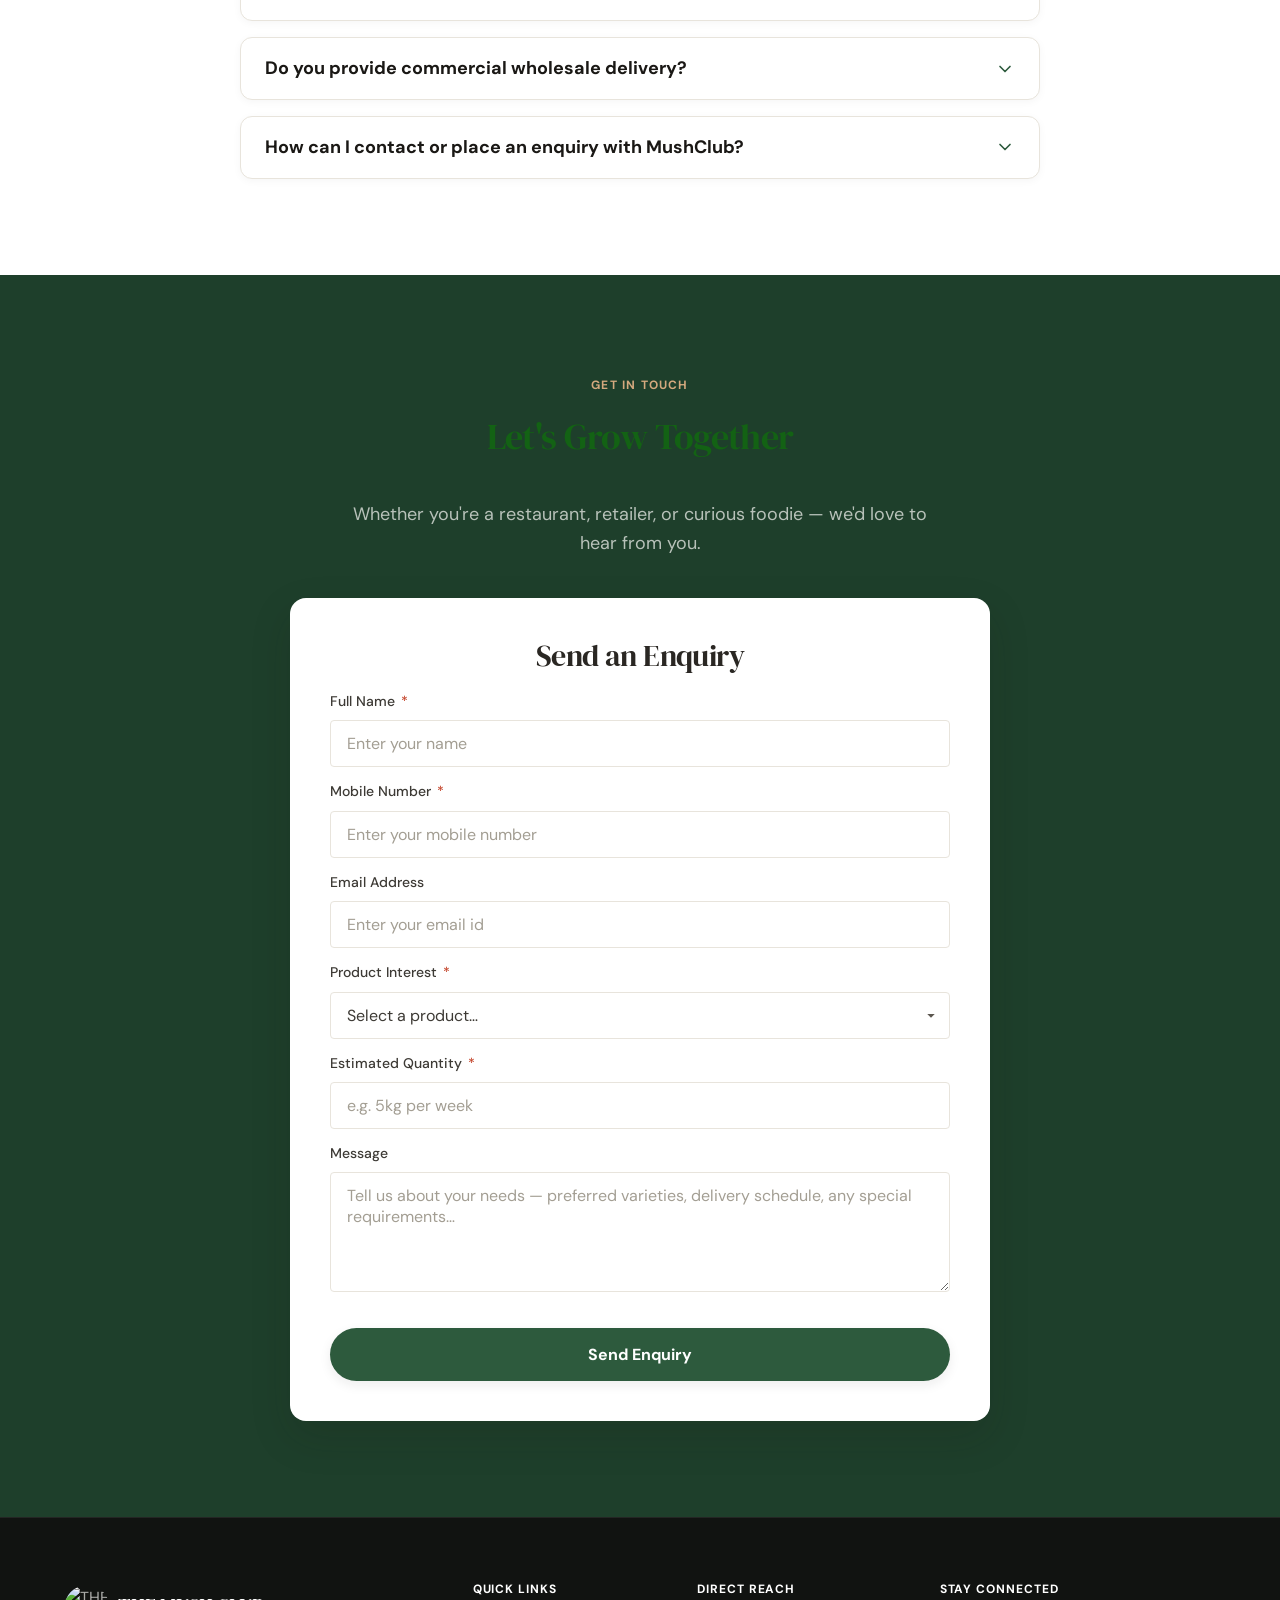
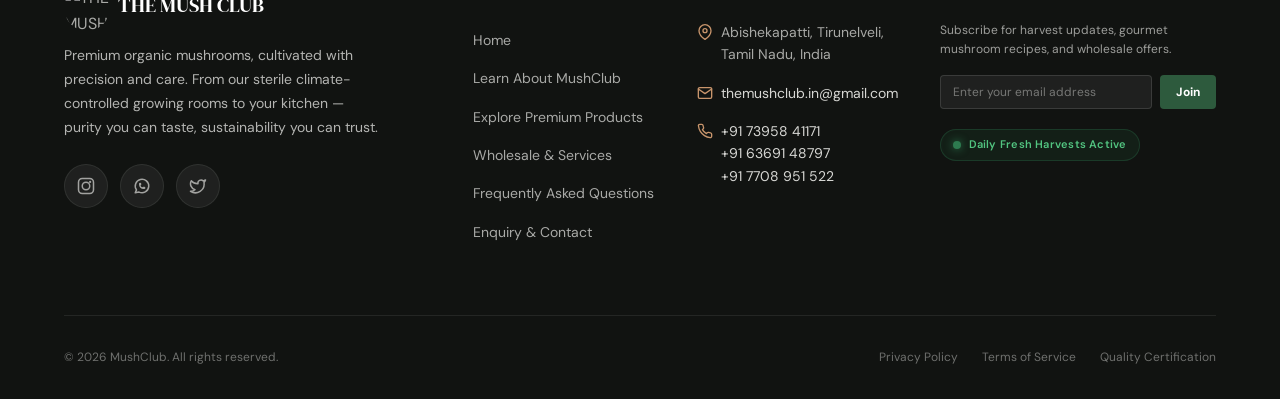
==== commit 32225717: "fix(header): fix header logo styling, navbar clearance, hamburger positioning, and update mushroom k" ====
--- a/index.html
+++ b/index.html
@@ -34,7 +34,7 @@
     href="https://fonts.googleapis.com/css2?family=DM+Sans:ital,opsz,wght@0,9..40,400;0,9..40,500;0,9..40,700;1,9..40,400&family=DM+Serif+Display&display=swap">
   <link rel="stylesheet"
     href="https://fonts.googleapis.com/css2?family=DM+Sans:ital,opsz,wght@0,9..40,400;0,9..40,500;0,9..40,700;1,9..40,400&family=DM+Serif+Display&display=swap">
-  <link rel="stylesheet" href="css/styles.css">
+  <link rel="stylesheet" href="css/styles.css?v=16">
   <link rel="manifest" href="manifest.webmanifest">
 
   <!-- Schema.org JSON-LD Structured Data for AI Assistants & Search Engines -->
@@ -47,7 +47,7 @@
         "@id": "https://mushclub.in/#organization",
         "name": "MushClub",
         "url": "https://mushclub.in/",
-        "logo": "https://mushclub.in/assets/images/MushclubLogo.png.jpeg",
+        "logo": "https://ik.imagekit.io/Selvamraj700/logo_opaque_3000px%20(1).png",
         "email": "themushclub.in@gmail.com",
         "telephone": "+91-7395841171",
         "sameAs": [
@@ -157,7 +157,7 @@
     <div class="nav__inner">
       <a href="#" class="nav__logo" aria-label="MushClub — Home">
         <div class="logo-mask">
-          <img src="https://ik.imagekit.io/Selvamraj700/TheMushClub.jpeg" alt="THE MUSH CLUB Logo"
+          <img src="https://ik.imagekit.io/Selvamraj700/logo_opaque_3000px%20(1).png" alt="THE MUSH CLUB Logo"
             class="nav__logo-image" width="48" height="48" decoding="async">
         </div>
         <span class="nav__logo-text">THE MUSH CLUB</span>
@@ -704,7 +704,7 @@
         <div class="footer__col">
           <a href="#" class="nav__logo" aria-label="MushClub — Home">
             <div class="logo-mask">
-              <img src="https://ik.imagekit.io/Selvamraj700/TheMushClub.jpeg" alt="THE MUSH CLUB Logo"
+              <img src="https://ik.imagekit.io/Selvamraj700/logo_opaque_3000px%20(1).png" alt="THE MUSH CLUB Logo"
                 class="nav__logo-image footer__logo-image" width="48" height="48" loading="lazy" decoding="async">
             </div>
             <span class="footer__logo-text">THE MUSH CLUB</span>
@@ -819,7 +819,7 @@
     </div>
   </footer>
 
-  <script src="js/main.js" defer></script>
+  <script src="js/main.js?v=15" defer></script>
   <!-- Floating WhatsApp Button -->
   <a href="https://wa.me/917395841171" class="whatsapp-float" target="_blank" rel="noopener noreferrer"
     aria-label="Chat with us on WhatsApp">
--- a/css/styles.css
+++ b/css/styles.css
@@ -18,9 +18,9 @@
   --brand-accent-light: #D4A97E;
   --brand-accent-dark: #A87A54;
 
-  /* ─── Neutral Colors (warm undertone) ─── */
-  --neutral-50: #FAFAF7;
-  --neutral-100: #F5F3EE;
+  /* ─── Neutral Colors (warm undertone removed) ─── */
+  --neutral-50: #FFFFFF;
+  --neutral-100: #FFFFFF;
   --neutral-200: #E8E4DC;
   --neutral-300: #D4CFC4;
   --neutral-400: #A39E93;
@@ -143,8 +143,8 @@
   font-family: var(--font-body);
   font-size: var(--text-base);
   line-height: 1.6;
-  color: var(--neutral-600);
-  background-color: var(--neutral-50);
+  color: #000000;
+  background-color: #FFFFFF;
   -webkit-font-smoothing: antialiased;
   -moz-osx-font-smoothing: grayscale;
   text-rendering: optimizeLegibility;
@@ -459,16 +459,15 @@
   display: flex;
   align-items: center;
   justify-content: center;
-  background-color: #FFFFFF;
-  border: 2px solid var(--brand-accent);
-  box-shadow: 0 0 12px rgba(200, 149, 108, 0.35);
-  padding: 2px;
-  transition: transform 250ms var(--ease-default), box-shadow 250ms var(--ease-default);
+  background-color: transparent;
+  padding: 0;
+  position: relative;
+  top: 3px;
+  transition: transform 250ms var(--ease-default);
 }
 
 .nav__logo:hover .logo-mask {
-  transform: scale(1.06);
-  box-shadow: 0 0 16px rgba(200, 149, 108, 0.5);
+  transform: scale(1.05);
 }
 
 .nav__logo-image {
@@ -477,8 +476,6 @@
   display: block;
   object-fit: cover;
   border-radius: 50%;
-  transform: scale(1.05);
-  filter: brightness(1.1) contrast(1.1);
 }
 
 .footer__logo-image {
@@ -487,8 +484,6 @@
   display: block;
   object-fit: cover;
   border-radius: 50%;
-  transform: scale(1.05);
-  filter: brightness(1.1) contrast(1.1);
 }
 
 .nav__links {
@@ -573,7 +568,7 @@
   background: transparent;
   border: none;
   padding: 0;
-  margin-right: 8px;
+  margin-right: 0;
   cursor: pointer;
   position: relative;
   z-index: 999;
@@ -585,7 +580,7 @@
 .nav__hamburger.open {
   position: fixed;
   top: 14px;
-  right: calc(var(--space-6) + 8px);
+  right: var(--space-4);
   background-color: var(--neutral-900);
 }
 
@@ -864,10 +859,12 @@
   background-color: var(--brand-primary);
   color: #FFFFFF;
 }
+
 .form-container .btn-primary:hover,
 .form-container .btn-primary:focus-visible {
   background-color: var(--brand-primary-light);
 }
+
 .form-container .btn-primary:active {
   background-color: var(--brand-primary-dark);
 }
@@ -1091,12 +1088,14 @@
   overflow: hidden;
   aspect-ratio: 4 / 3;
   position: relative;
+  width: 100%;
 }
 
 .product-card__image {
   width: 100%;
   height: 100%;
-  object-fit: contain;
+  object-fit: cover;
+  object-position: center;
   background-color: var(--neutral-50);
   transition: transform 500ms var(--ease-default);
 }
@@ -2248,7 +2247,7 @@
   }
 
   .hero {
-    padding-top: var(--space-20);
+    padding-top: calc(72px + var(--space-8));
     padding-bottom: var(--space-16);
   }
 
@@ -2304,6 +2303,11 @@
     height: 64px;
   }
 
+  .nav__inner {
+    padding-left: var(--space-4);
+    padding-right: var(--space-3);
+  }
+
   .logo-mask {
     height: 48px;
     width: 48px;
@@ -2319,11 +2323,17 @@
 
   .nav__hamburger {
     display: flex;
+    margin-right: -4px;
+  }
+
+  .nav__hamburger.open {
+    top: 10px;
+    right: var(--space-3);
   }
 
   /* Hero */
   .hero {
-    padding-top: var(--space-8);
+    padding-top: calc(64px + var(--space-10));
     padding-bottom: var(--space-16);
   }
 
@@ -2334,6 +2344,7 @@
 
   .hero__image-wrapper {
     order: -1;
+    margin-top: var(--space-4);
   }
 
   .hero__image {
@@ -2962,7 +2973,7 @@
   border-radius: 50px;
   text-align: center;
   font-size: 30px;
-  box-shadow: 0px 4px 12px rgba(0,0,0,0.15);
+  box-shadow: 0px 4px 12px rgba(0, 0, 0, 0.15);
   z-index: 9999;
   display: flex;
   align-items: center;
@@ -2974,7 +2985,7 @@
 .whatsapp-float:hover,
 .whatsapp-float:focus-visible {
   transform: scale(1.1);
-  box-shadow: 0px 6px 16px rgba(0,0,0,0.2);
+  box-shadow: 0px 6px 16px rgba(0, 0, 0, 0.2);
   background-color: #1ebe57;
   color: #FFF;
 }
@@ -2986,8 +2997,18 @@
     bottom: 20px;
     right: 20px;
   }
+
   .whatsapp-float svg {
     width: 28px;
     height: 28px;
   }
+}
+
+/* Override section headings per user request */
+.section-heading {
+  color: rgb(19, 98, 20) !important;
+  min-height: 80px;
+  display: flex;
+  align-items: center;
+  justify-content: center;
 }
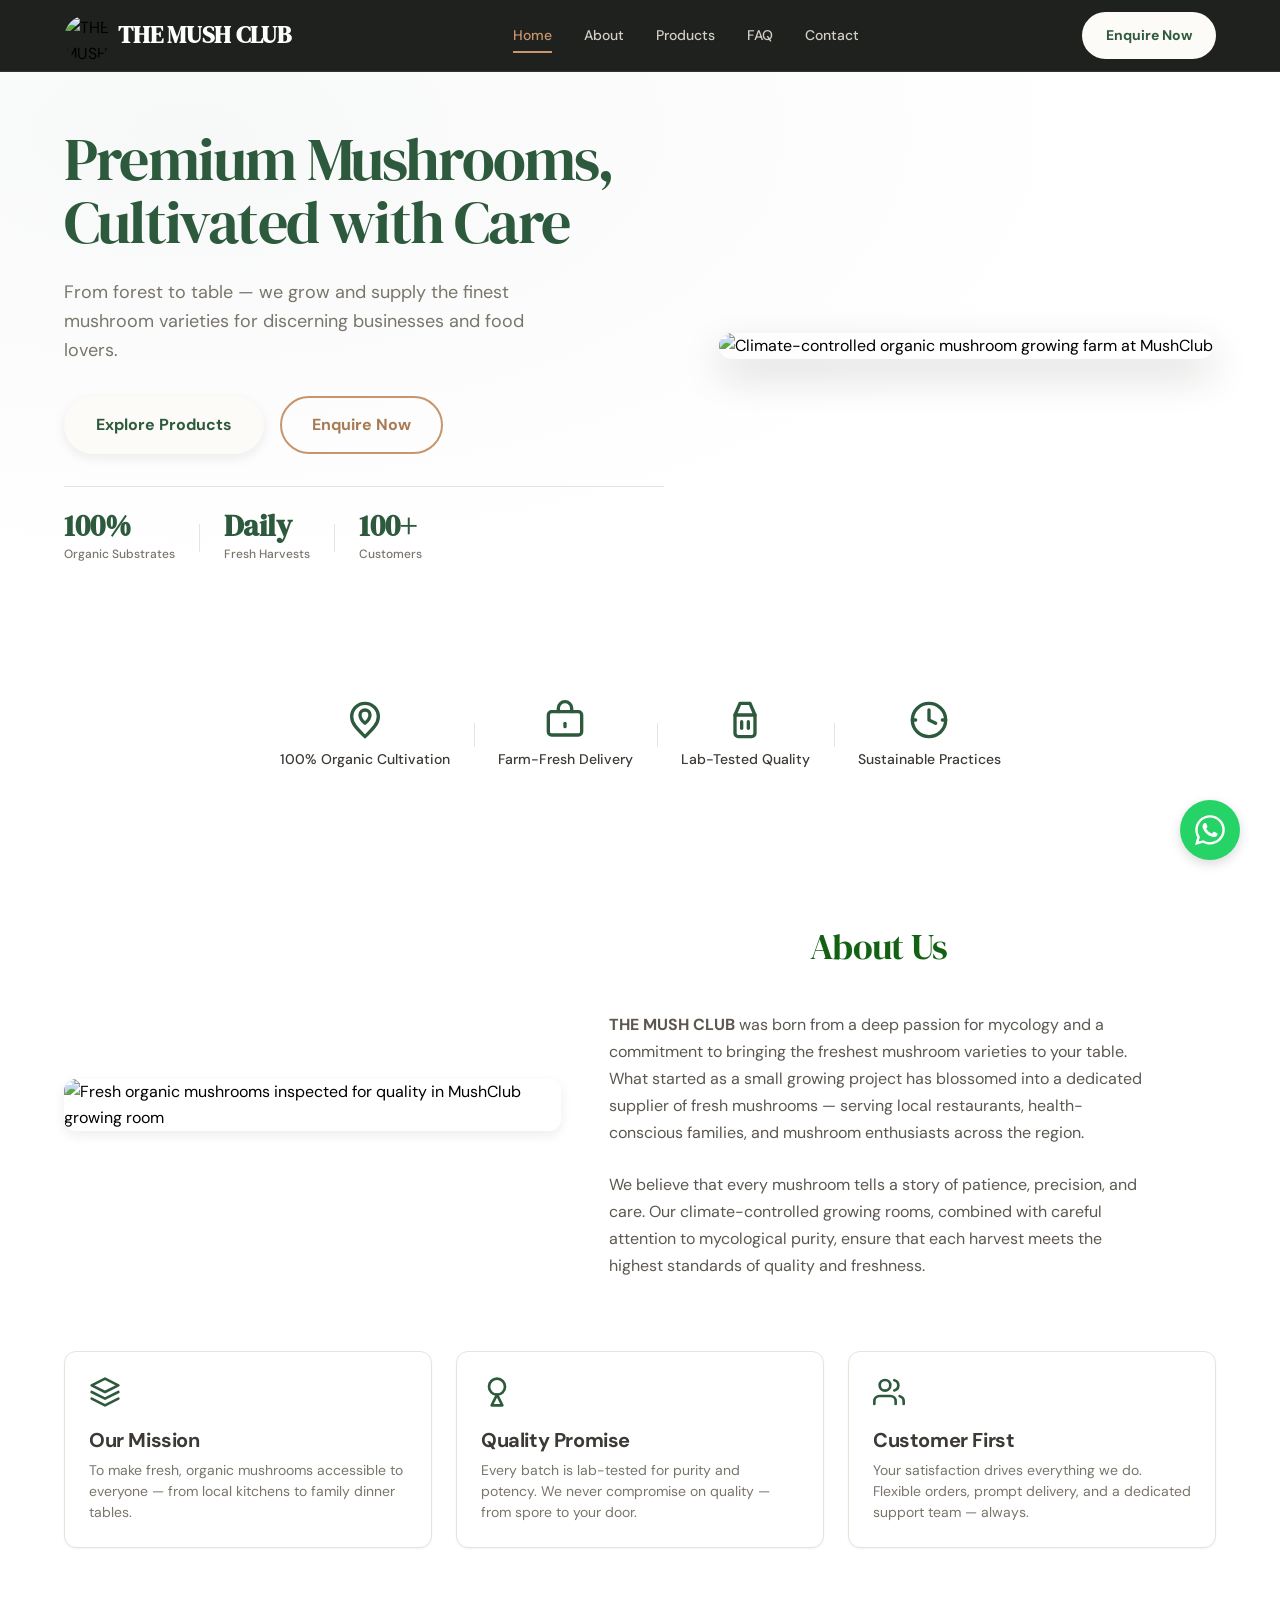
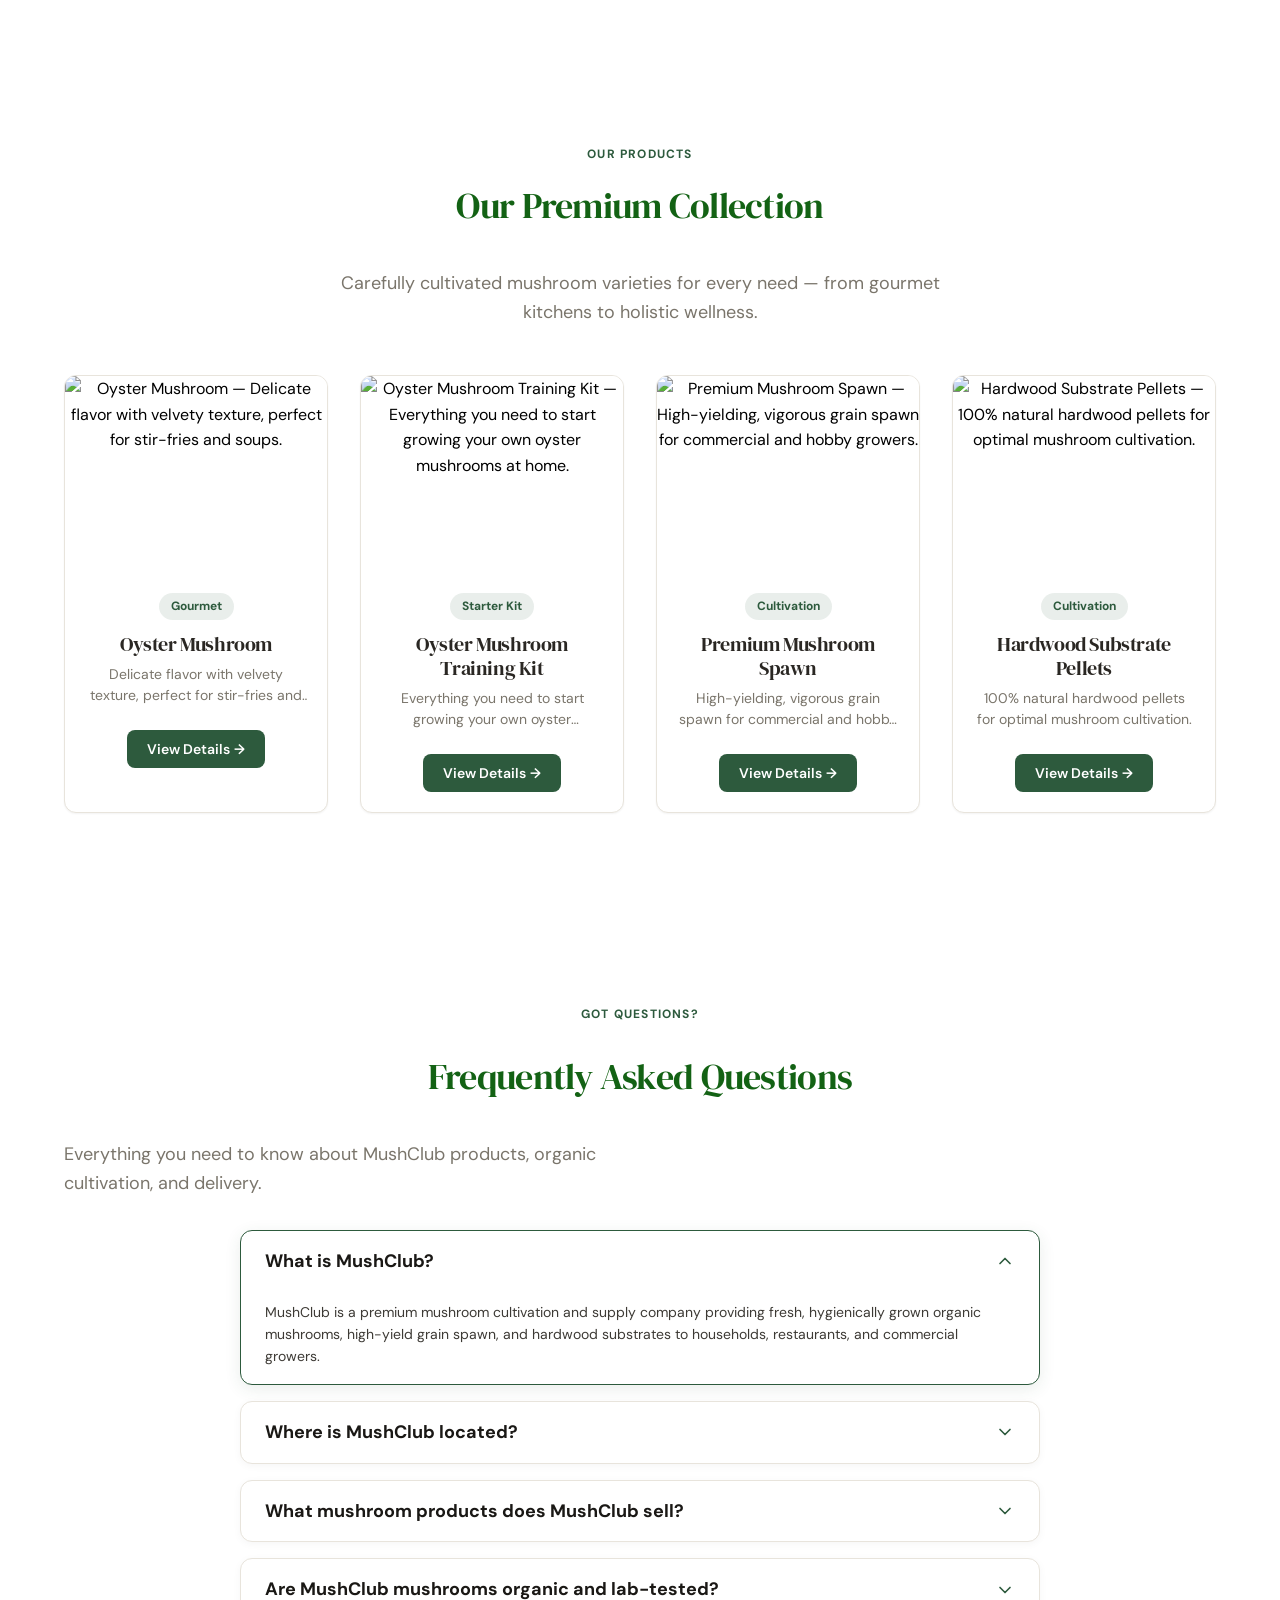
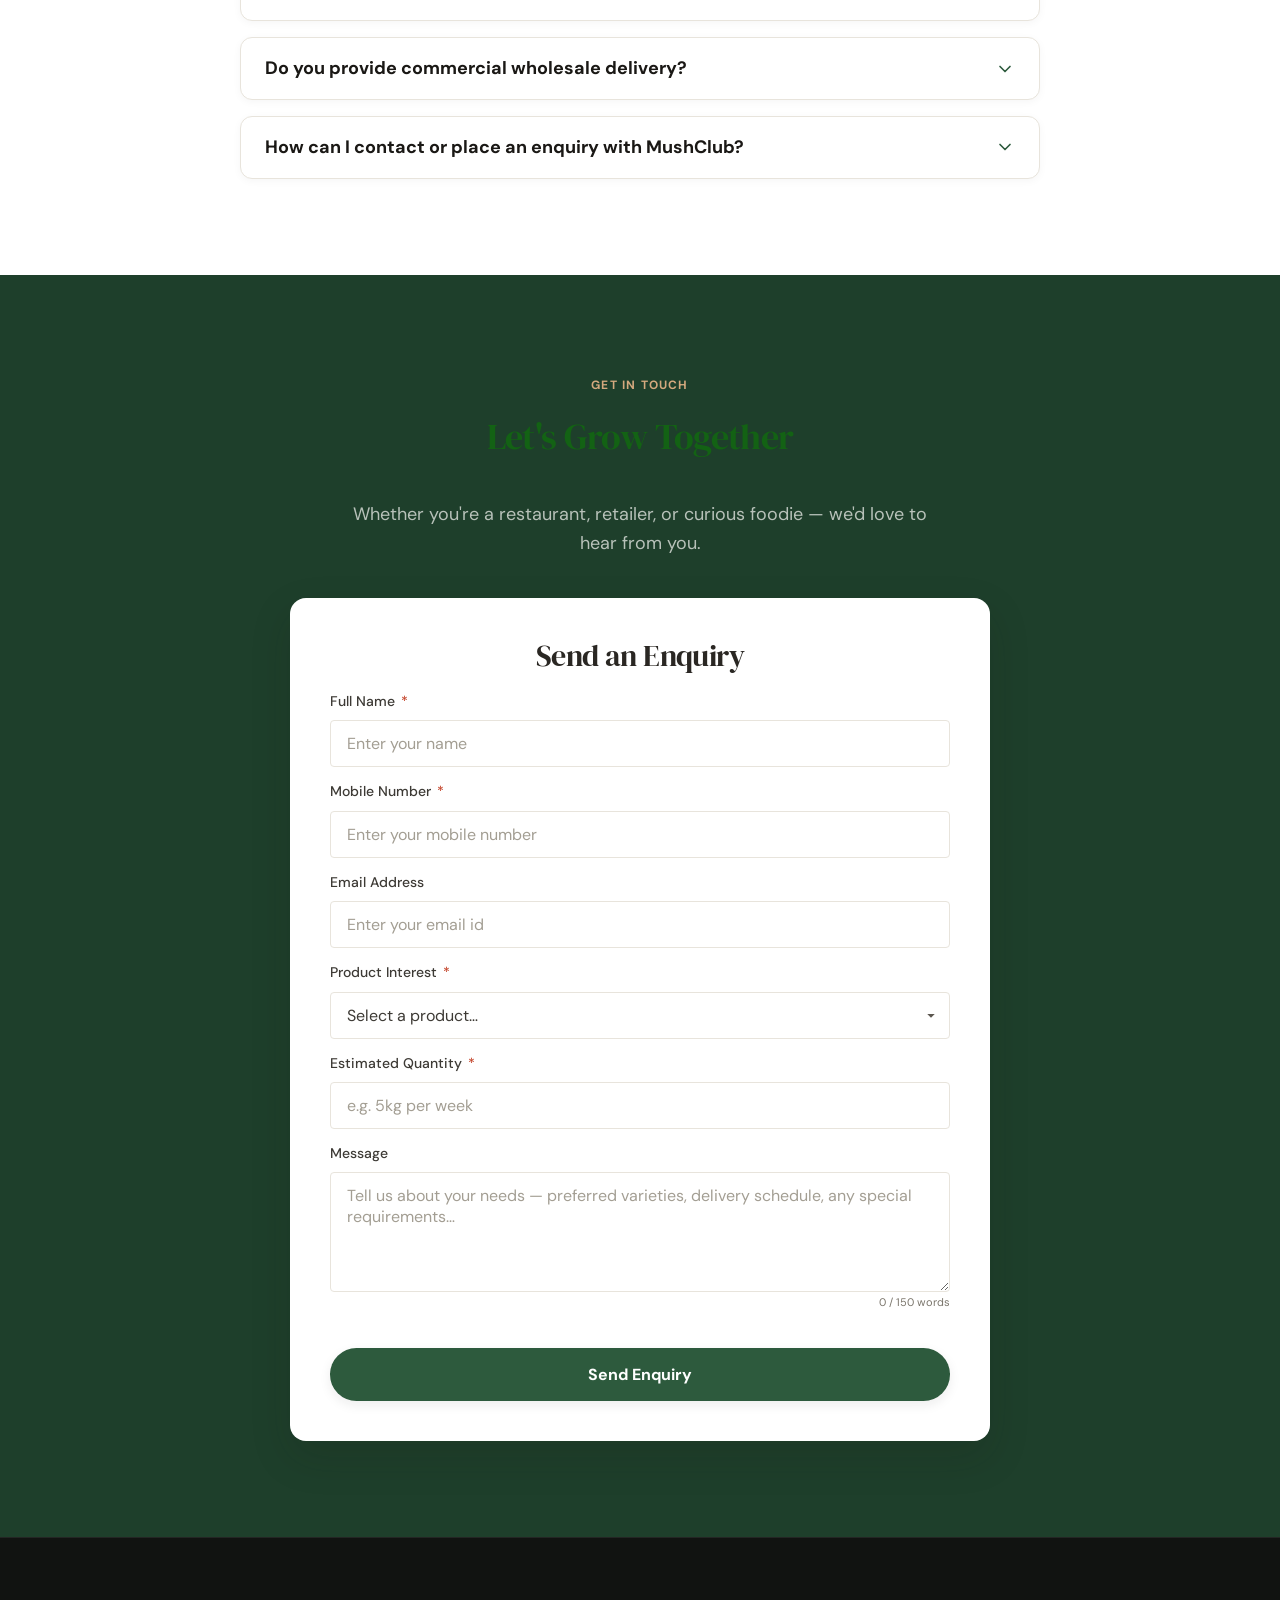
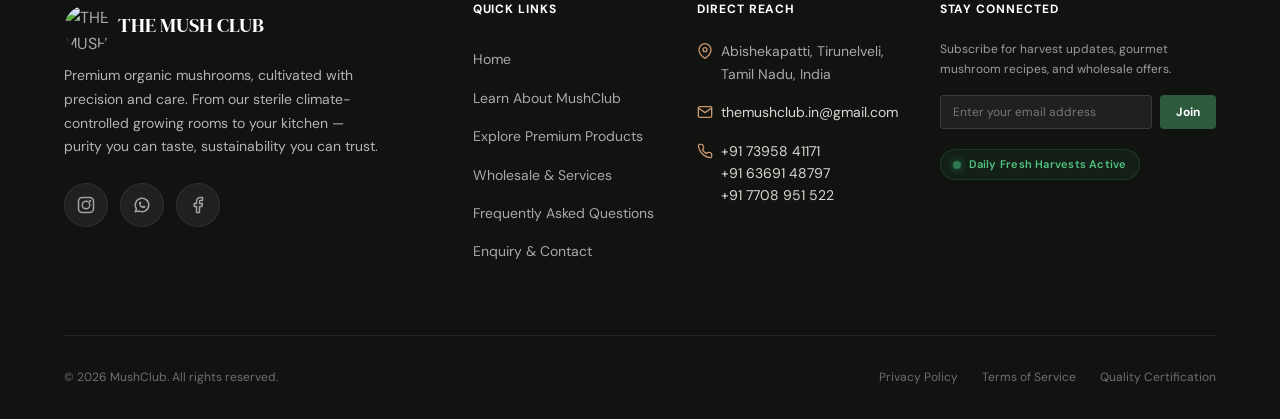
==== commit 79664275: "feat(forms): integrate Web3Forms API with submit validation, honeypot, and state handling" ====
--- a/index.html
+++ b/index.html
@@ -34,7 +34,7 @@
     href="https://fonts.googleapis.com/css2?family=DM+Sans:ital,opsz,wght@0,9..40,400;0,9..40,500;0,9..40,700;1,9..40,400&family=DM+Serif+Display&display=swap">
   <link rel="stylesheet"
     href="https://fonts.googleapis.com/css2?family=DM+Sans:ital,opsz,wght@0,9..40,400;0,9..40,500;0,9..40,700;1,9..40,400&family=DM+Serif+Display&display=swap">
-  <link rel="stylesheet" href="css/styles.css?v=16">
+  <link rel="stylesheet" href="css/styles.css?v=29">
   <link rel="manifest" href="manifest.webmanifest">
 
   <!-- Schema.org JSON-LD Structured Data for AI Assistants & Search Engines -->
@@ -52,6 +52,7 @@
         "telephone": "+91-7395841171",
         "sameAs": [
           "https://www.instagram.com/themushclub.in/?hl=en",
+          "https://www.facebook.com/themushclub.in",
           "https://wa.me/917395841171"
         ],
         "description": "MushClub is a premium mushroom cultivation and supply company producing 100% organic, lab-tested, fresh gourmet mushrooms, spawn, and substrate pellets in Tirunelveli, Tamil Nadu."
@@ -183,6 +184,17 @@
 
     <!-- Mobile Menu -->
     <div class="nav__mobile-menu" id="mobile-menu" role="dialog" aria-label="Mobile navigation" aria-hidden="true">
+      <!-- Mobile Menu Top Bar with Brand Logo -->
+      <div class="mobile-menu__top-bar">
+        <a href="#hero" class="nav__logo" aria-label="MushClub — Home">
+          <div class="logo-mask">
+            <img src="https://ik.imagekit.io/Selvamraj700/logo_opaque_3000px%20(1).png" alt="THE MUSH CLUB Logo"
+              class="nav__logo-image" width="48" height="48" decoding="async">
+          </div>
+          <span class="nav__logo-text">THE MUSH CLUB</span>
+        </a>
+      </div>
+
       <div class="mobile-menu__inner">
         <!-- Production AI Streaming Text Greeting -->
         <div class="mobile-menu__greeting-wrapper" id="ai-greeting-container" aria-live="polite">
@@ -204,9 +216,20 @@
         <div class="mobile-menu__footer-group">
           <a href="#contact" class="nav__mobile-cta">Enquire Now</a>
           <div class="mobile-menu__quick-reach">
-            <a href="tel:+917395841171">+91 73958 41171</a>
-            <span>•</span>
-            <a href="mailto:themushclub.in@gmail.com">themushclub.in@gmail.com</a>
+            <a href="tel:+917395841171" class="mobile-menu__contact-link" aria-label="Call MushClub at +91 73958 41171">
+              <svg class="mobile-menu__contact-icon" viewBox="0 0 24 24" fill="none" stroke="currentColor" stroke-width="2" stroke-linecap="round" stroke-linejoin="round" aria-hidden="true" width="16" height="16">
+                <path d="M22 16.92v3a2 2 0 0 1-2.18 2 19.79 19.79 0 0 1-8.63-3.07 19.5 19.5 0 0 1-6-6 19.79 19.79 0 0 1-3.07-8.67A2 2 0 0 1 4.11 2h3a2 2 0 0 1 2 1.72 12.84 12.84 0 0 0 .7 2.81 2 2 0 0 1-.45 2.11L8.09 9.91a16 16 0 0 0 6 6l1.27-1.27a2 2 0 0 1 2.11-.45 12.84 12.84 0 0 0 2.81.7A2 2 0 0 1 22 16.92z" />
+              </svg>
+              <span>+91 73958 41171</span>
+            </a>
+            <span class="mobile-menu__quick-divider" aria-hidden="true">•</span>
+            <a href="mailto:themushclub.in@gmail.com" class="mobile-menu__contact-link" aria-label="Email MushClub at themushclub.in@gmail.com">
+              <svg class="mobile-menu__contact-icon" viewBox="0 0 24 24" fill="none" stroke="currentColor" stroke-width="2" stroke-linecap="round" stroke-linejoin="round" aria-hidden="true" width="16" height="16">
+                <path d="M4 4h16c1.1 0 2 .9 2 2v12c0 1.1-.9 2-2 2H4c-1.1 0-2-.9-2-2V6c0-1.1.9-2 2-2z" />
+                <polyline points="22,6 12,13 2,6" />
+              </svg>
+              <span>themushclub.in@gmail.com</span>
+            </a>
           </div>
         </div>
       </div>
@@ -239,9 +262,9 @@
                 <span class="hero__stat-label">Fresh Harvests</span>
               </div>
               <div class="hero__stat-divider" aria-hidden="true"></div>
-              <div class="hero__stat-item">
-                <span class="hero__stat-value">250+</span>
-                <span class="hero__stat-label">Commercial Partners</span>
+              <div class="hero__stat-item" id="customer-stat-item">
+                <span class="hero__stat-value" id="customer-count-val">1</span>
+                <span class="hero__stat-label" id="customer-count-label">Customers</span>
               </div>
             </div>
           </div>
@@ -566,10 +589,11 @@
 
         <div class="contact__grid" style="display: block; max-width: 700px; margin: 0 auto;">
           <div class="contact__form-area">
-            <div class="form-container animate-on-scroll stagger-1" id="form-container">
-                <button class="modal-close" id="form-close" aria-label="Close enquiry form">
-                  <svg viewBox="0 0 24 24" fill="none" stroke="currentColor" stroke-width="2" stroke-linecap="round"
-                    stroke-linejoin="round" aria-hidden="true">
+            <div class="form-container animate-on-scroll stagger-1" id="form-container" role="region" aria-label="Enquiry form">
+              <div class="form-card-wrapper" id="form-card-wrapper">
+                <button class="form-modal__close" id="form-close" aria-label="Close enquiry form">
+                  <svg viewBox="0 0 24 24" fill="none" stroke="currentColor" stroke-width="2.5" stroke-linecap="round"
+                    stroke-linejoin="round" aria-hidden="true" width="20" height="20">
                     <line x1="18" y1="6" x2="6" y2="18" />
                     <line x1="6" y1="6" x2="18" y2="18" />
                   </svg>
@@ -578,7 +602,15 @@
                   <h3 class="form__title">Send an Enquiry</h3>
                   <p class="form__subtitle">Fill out the form below and we'll get back to you within 24 hours.</p>
 
-                  <form id="enquiry-form" novalidate>
+                  <form id="enquiry-form" action="https://api.web3forms.com/submit" method="POST" novalidate>
+                    <!-- Web3Forms Integration -->
+                    <input type="hidden" name="access_key" value="2e02b703-098c-4120-8903-4dd0abdc7564">
+                    <input type="hidden" name="subject" value="New Client Enquiry">
+                    <input type="hidden" name="from_name" value="MushClub Website Enquiry">
+                    <input type="checkbox" name="botcheck" class="hidden" style="display: none;">
+
+                    <div id="form-general-error" class="form__error-banner" style="display: none; color: #C4442A; background-color: #FDF2F0; border: 1px solid #F8D7DA; padding: 10px 14px; border-radius: var(--radius-md); margin-bottom: var(--space-4); font-size: var(--text-sm); line-height: 1.4; text-align: center;" role="alert"></div>
+
                     <div class="form__row">
                       <div class="form__group">
                         <label class="form__label" for="name">Full Name <span class="required"
@@ -636,7 +668,11 @@
                         <label class="form__label" for="message">Message</label>
                         <textarea class="form__textarea" id="message" name="message"
                           placeholder="Tell us about your needs — preferred varieties, delivery schedule, any special requirements…"
-                          maxlength="350" rows="4"></textarea>
+                          rows="4" aria-describedby="message-error message-word-count"></textarea>
+                        <div style="display: flex; justify-content: space-between; align-items: center; margin-top: 2px;">
+                          <span class="form__error" id="message-error" role="alert"></span>
+                          <span class="form__word-counter" id="message-word-count" style="font-size: 11px; color: var(--neutral-500); margin-left: auto;">0 / 150 words</span>
+                        </div>
                       </div>
                     </div>
 
@@ -687,6 +723,7 @@
                   <button class="btn-primary" id="cancel-return" type="button"
                     style="display: inline-flex; justify-content: center; margin: 0 auto; min-width: 120px;">Return</button>
                 </div>
+              </div>
             </div>
           </div>
         </div>
@@ -721,7 +758,7 @@
                 <circle cx="17.5" cy="6.5" r="1.5" fill="currentColor" stroke="none" />
               </svg>
             </a>
-            <a href="https://wa.me/917395841171" target="_blank" rel="noopener noreferrer" class="footer__social-link"
+            <a href="https://wa.me/917395841171?text=Hi%2C%20I%20want%20to%20know%20more%20about%20your%20mushrooms%20and%20products.%20Please%20send%20me%20the%20details." target="_blank" rel="noopener noreferrer" class="footer__social-link"
               aria-label="Chat with MushClub on WhatsApp">
               <svg viewBox="0 0 24 24" fill="none" stroke="currentColor" stroke-width="2" stroke-linecap="round"
                 stroke-linejoin="round">
@@ -730,12 +767,11 @@
                   d="M9 10a.5 .5 0 0 0 1 0v-1a.5 .5 0 0 0 -1 0v1a5 5 0 0 0 5 5h1a.5 .5 0 0 0 0 -1h-1a.5 .5 0 0 0 0 1" />
               </svg>
             </a>
-            <a href="https://x.com/themushclub_in" target="_blank" rel="noopener noreferrer" class="footer__social-link"
-              aria-label="Follow MushClub on X">
+            <a href="https://www.facebook.com/themushclub.in" target="_blank" rel="noopener noreferrer" class="footer__social-link"
+              aria-label="Follow MushClub on Facebook">
               <svg viewBox="0 0 24 24" fill="none" stroke="currentColor" stroke-width="2" stroke-linecap="round"
                 stroke-linejoin="round" aria-hidden="true">
-                <path
-                  d="M22 4s-.7 2.1-2 3.4c1.6 10-9.4 17.3-18 11.6 2.2.1 4.4-.6 6-2C3 15.5.5 9.6 3 5c2.2 2.6 5.6 4.1 9 4-.9-4.2 4-6.6 7-3.8 1.1 0 3-1.2 3-1.2z" />
+                <path d="M18 2h-3a5 5 0 0 0-5 5v3H7v4h3v8h4v-8h3l1-4h-4V7a1 1 0 0 1 1-1h3z" />
               </svg>
             </a>
           </div>
@@ -819,9 +855,9 @@
     </div>
   </footer>
 
-  <script src="js/main.js?v=15" defer></script>
+  <script src="js/main.js?v=29" defer></script>
   <!-- Floating WhatsApp Button -->
-  <a href="https://wa.me/917395841171" class="whatsapp-float" target="_blank" rel="noopener noreferrer"
+  <a href="https://wa.me/917395841171?text=Hi%2C%20I%20want%20to%20know%20more%20about%20your%20mushrooms%20and%20products.%20Please%20send%20me%20the%20details." class="whatsapp-float" target="_blank" rel="noopener noreferrer"
     aria-label="Chat with us on WhatsApp">
     <svg xmlns="http://www.w3.org/2000/svg" viewBox="0 0 448 512" fill="currentColor" width="34" height="34">
       <path
--- a/css/styles.css
+++ b/css/styles.css
@@ -571,23 +571,14 @@
   margin-right: 0;
   cursor: pointer;
   position: relative;
-  z-index: 999;
+  z-index: 102;
   border-radius: 50%;
   transition: background-color 300ms var(--ease-default);
   -webkit-tap-highlight-color: transparent;
 }
 
 .nav__hamburger.open {
-  position: fixed;
-  top: 14px;
-  right: var(--space-4);
-  background-color: var(--neutral-900);
-}
-
-@media (max-width: 767px) {
-  .nav__hamburger.open {
-    top: 10px;
-  }
+  background-color: transparent;
 }
 
 .nav__hamburger-line {
@@ -596,8 +587,8 @@
   height: 2px;
   background-color: var(--neutral-100);
   border-radius: 2px;
-  transition: transform 300ms var(--ease-default),
-    opacity 200ms var(--ease-default),
+  transition: transform 300ms cubic-bezier(0.16, 1, 0.3, 1),
+    opacity 200ms ease,
     background-color 300ms var(--ease-default);
 }
 
@@ -612,6 +603,7 @@
 
 .nav__hamburger.open .nav__hamburger-line:nth-child(2) {
   opacity: 0;
+  transform: scaleX(0);
 }
 
 .nav__hamburger.open .nav__hamburger-line:nth-child(3) {
@@ -623,30 +615,53 @@
 .nav__mobile-menu {
   position: fixed;
   top: 0;
+  left: 0;
   right: 0;
   width: 100%;
   height: 100vh;
   height: 100dvh;
-  background-color: var(--neutral-900);
-  background-image: radial-gradient(circle at 50% 0%, rgba(45, 90, 61, 0.25), transparent 70%);
+  background-color: rgba(16, 18, 16, 0.98);
+  backdrop-filter: blur(24px);
+  -webkit-backdrop-filter: blur(24px);
+  background-image: radial-gradient(circle at 50% 0%, rgba(45, 90, 61, 0.3), transparent 70%);
   display: flex;
   flex-direction: column;
   align-items: stretch;
   justify-content: flex-start;
-  z-index: var(--z-overlay);
-  transform: translateX(100%);
+  z-index: 99;
+  transform: translateY(-16px);
+  opacity: 0;
   visibility: hidden;
   pointer-events: none;
-  transition: transform 350ms var(--ease-spring),
-    visibility 350ms var(--ease-default);
-  padding: 90px var(--space-6) var(--space-8);
+  transition: transform 300ms cubic-bezier(0.16, 1, 0.3, 1),
+    opacity 300ms cubic-bezier(0.16, 1, 0.3, 1),
+    visibility 300ms ease;
+  padding: 88px var(--space-6) var(--space-8);
   overflow-y: auto;
+  -webkit-overflow-scrolling: touch;
 }
 
 .nav__mobile-menu.open {
-  transform: translateX(0);
+  transform: translateY(0);
+  opacity: 1;
   visibility: visible;
   pointer-events: auto;
+}
+
+/* Mobile Menu Brand Logo & Name */
+.mobile-menu__top-bar {
+  display: flex;
+  align-items: center;
+  justify-content: flex-start;
+  width: auto;
+  padding: 0;
+  height: 64px;
+  position: absolute;
+  top: 0;
+  left: var(--space-4);
+  background: transparent;
+  border: none;
+  z-index: 100;
 }
 
 .mobile-menu__inner {
@@ -729,18 +744,45 @@
 .mobile-menu__quick-reach {
   display: flex;
   align-items: center;
-  gap: var(--space-3);
+  justify-content: center;
+  gap: var(--space-2);
   font-size: var(--text-xs);
   color: var(--neutral-300);
-}
-
-.mobile-menu__quick-reach a {
+  flex-wrap: wrap;
+}
+
+.mobile-menu__contact-link {
+  display: inline-flex;
+  align-items: center;
+  gap: 6px;
   color: var(--neutral-100);
-  transition: color var(--transition-base) var(--ease-default);
-}
-
-.mobile-menu__quick-reach a:hover {
+  text-decoration: none;
+  padding: 6px 10px;
+  border-radius: var(--radius-full);
+  background-color: rgba(255, 255, 255, 0.05);
+  border: 1px solid rgba(255, 255, 255, 0.08);
+  transition: color var(--transition-base) var(--ease-default),
+    background-color var(--transition-base) var(--ease-default),
+    border-color var(--transition-base) var(--ease-default);
+}
+
+.mobile-menu__contact-link:hover,
+.mobile-menu__contact-link:focus-visible {
   color: var(--brand-accent-light);
+  background-color: rgba(255, 255, 255, 0.1);
+  border-color: rgba(200, 149, 108, 0.3);
+}
+
+.mobile-menu__contact-icon {
+  width: 14px;
+  height: 14px;
+  flex-shrink: 0;
+  color: var(--brand-accent);
+}
+
+.mobile-menu__quick-divider {
+  color: rgba(255, 255, 255, 0.25);
+  font-size: 10px;
 }
 
 /* ═══════════════════════════════════════════════════════
@@ -1575,12 +1617,116 @@
   margin-bottom: var(--space-3);
 }
 
-/* Form Container */
+/* Form Container & Responsive Modal */
 .form-container {
   background-color: #FFFFFF;
   border-radius: var(--radius-xl);
   padding: var(--space-10);
   box-shadow: var(--shadow-xl);
+  position: relative;
+}
+
+.form-card-wrapper {
+  position: relative;
+  width: 100%;
+}
+
+#form-close {
+  display: none;
+}
+
+/* Modal Popup Mode (triggered via Enquire Now / mobile responsiveness) */
+.form-container.modal-active {
+  position: fixed !important;
+  inset: 0 !important;
+  top: 0 !important;
+  left: 0 !important;
+  right: 0 !important;
+  bottom: 0 !important;
+  width: 100vw !important;
+  height: 100vh !important;
+  height: 100dvh !important;
+  background-color: rgba(12, 14, 12, 0.85) !important;
+  backdrop-filter: blur(16px) !important;
+  -webkit-backdrop-filter: blur(16px) !important;
+  z-index: 1100 !important;
+  display: flex !important;
+  align-items: center !important;
+  justify-content: center !important;
+  padding: var(--space-4) !important;
+  border-radius: 0 !important;
+  box-shadow: none !important;
+  overflow: hidden !important;
+  opacity: 1 !important;
+  visibility: visible !important;
+  pointer-events: auto !important;
+  animation: formModalFadeIn 250ms var(--ease-default);
+}
+
+.form-container.modal-active .form-card-wrapper {
+  background-color: #FFFFFF;
+  border-radius: var(--radius-xl);
+  padding: var(--space-8) var(--space-6);
+  box-shadow: var(--shadow-xl), 0 24px 60px rgba(0, 0, 0, 0.45);
+  width: 100%;
+  max-width: 520px;
+  position: relative;
+  max-height: calc(100dvh - 32px);
+  overflow-y: auto;
+  -webkit-overflow-scrolling: touch;
+  animation: formModalScaleIn 300ms cubic-bezier(0.16, 1, 0.3, 1);
+}
+
+.form-container.modal-active #form-close {
+  display: flex !important;
+  align-items: center;
+  justify-content: center;
+  position: absolute;
+  top: 14px;
+  right: 14px;
+  width: 38px;
+  height: 38px;
+  background-color: var(--neutral-100);
+  border: 1px solid var(--neutral-200);
+  border-radius: 50%;
+  color: var(--neutral-800);
+  cursor: pointer;
+  z-index: 30;
+  transition: background-color var(--transition-fast) var(--ease-default),
+    transform var(--transition-fast) var(--ease-default),
+    color var(--transition-fast) var(--ease-default);
+}
+
+.form-container.modal-active #form-close:hover {
+  background-color: var(--neutral-200);
+  color: #000000;
+  transform: scale(1.08);
+}
+
+.form-container.modal-active #form-close svg {
+  width: 20px;
+  height: 20px;
+  stroke: currentColor;
+}
+
+@keyframes formModalFadeIn {
+  from {
+    opacity: 0;
+  }
+  to {
+    opacity: 1;
+  }
+}
+
+@keyframes formModalScaleIn {
+  from {
+    opacity: 0;
+    transform: scale(0.95) translateY(12px);
+  }
+  to {
+    opacity: 1;
+    transform: scale(1) translateY(0);
+  }
 }
 
 .form__title {
@@ -1675,7 +1821,38 @@
 .form__select.error,
 .form__textarea.error {
   border-color: var(--status-error);
-  box-shadow: 0 0 0 3px rgba(196, 68, 42, 0.1);
+  box-shadow: 0 0 0 3px rgba(196, 68, 42, 0.15);
+}
+
+/* Textarea progressive word-count warning states */
+.form__textarea.near-limit {
+  border-color: #F87171 !important;
+  box-shadow: 0 0 0 3px rgba(248, 113, 113, 0.18) !important;
+}
+
+.form__textarea.at-limit {
+  border-color: var(--status-error) !important;
+  box-shadow: 0 0 0 3px rgba(196, 68, 42, 0.22) !important;
+}
+
+.form__word-counter {
+  font-size: 11px;
+  color: var(--neutral-500);
+  transition: color 200ms var(--ease-default), font-weight 200ms var(--ease-default);
+}
+
+.form__word-counter.near-limit {
+  color: #EF4444 !important;
+}
+
+.form__word-counter.at-limit {
+  color: var(--status-error) !important;
+  font-weight: 600;
+}
+
+.form__word-counter.exceeded {
+  color: var(--status-error) !important;
+  font-weight: 700;
 }
 
 .form__input.warning {
@@ -2253,6 +2430,13 @@
 
   .hero__grid {
     gap: var(--space-8);
+  }
+
+  .hero__actions .btn-primary,
+  .hero__actions .btn-secondary {
+    padding: 10px 22px;
+    font-size: var(--text-sm);
+    min-height: 42px;
   }
 
   .products__grid {
@@ -2326,11 +2510,6 @@
     margin-right: -4px;
   }
 
-  .nav__hamburger.open {
-    top: 10px;
-    right: var(--space-3);
-  }
-
   /* Hero */
   .hero {
     padding-top: calc(64px + var(--space-10));
@@ -2352,13 +2531,32 @@
   }
 
   .hero__actions {
-    flex-direction: column;
+    display: flex;
+    flex-direction: row;
+    flex-wrap: wrap;
+    align-items: center;
+    gap: var(--space-3);
+    width: 100%;
+    margin-bottom: var(--space-2);
   }
 
   .hero__actions .btn-primary,
   .hero__actions .btn-secondary {
-    width: 100%;
+    width: auto;
+    max-width: 100%;
+    padding: 9px 18px;
+    min-height: 38px;
+    font-size: var(--text-sm);
+    font-weight: 700;
+    line-height: 1.3;
     justify-content: center;
+    text-align: center;
+    white-space: nowrap;
+    box-sizing: border-box;
+  }
+
+  .hero__actions .btn-secondary {
+    padding: calc(9px - 2px) calc(18px - 2px);
   }
 
   .hero__stats {
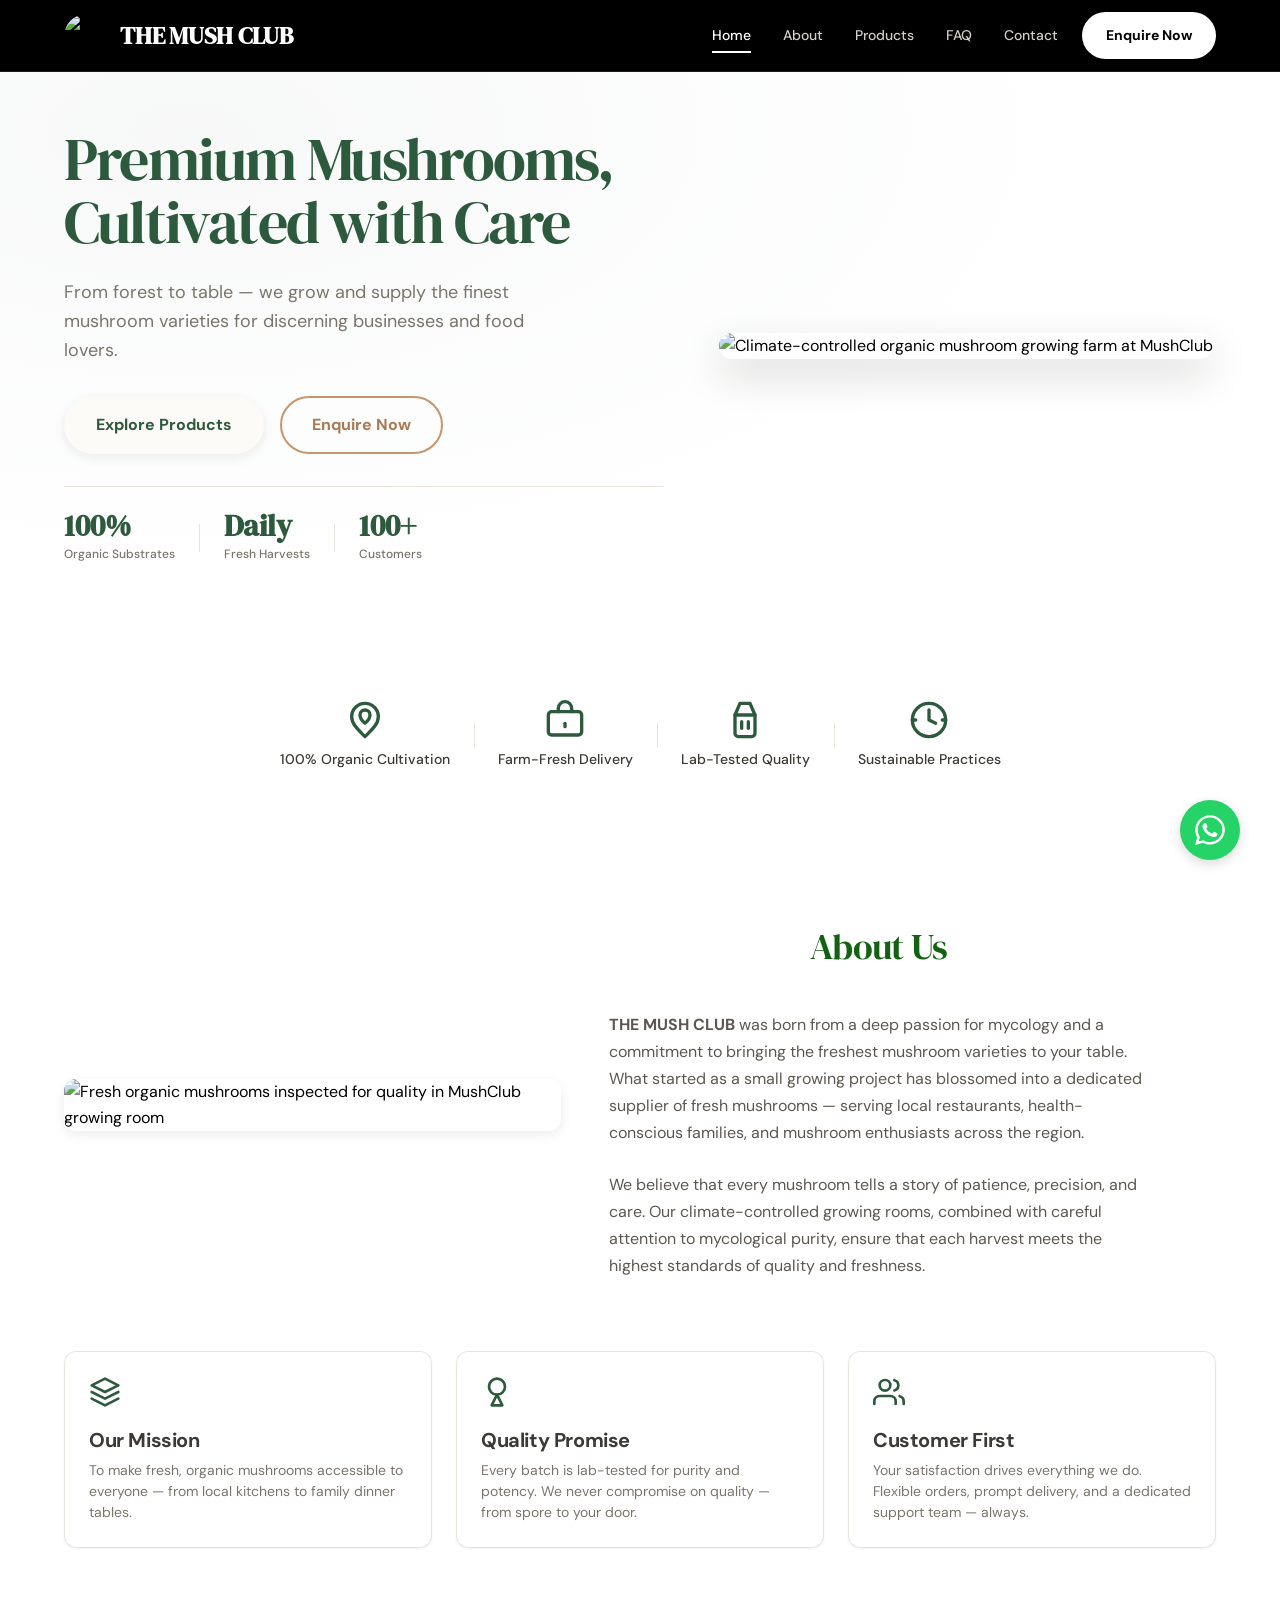
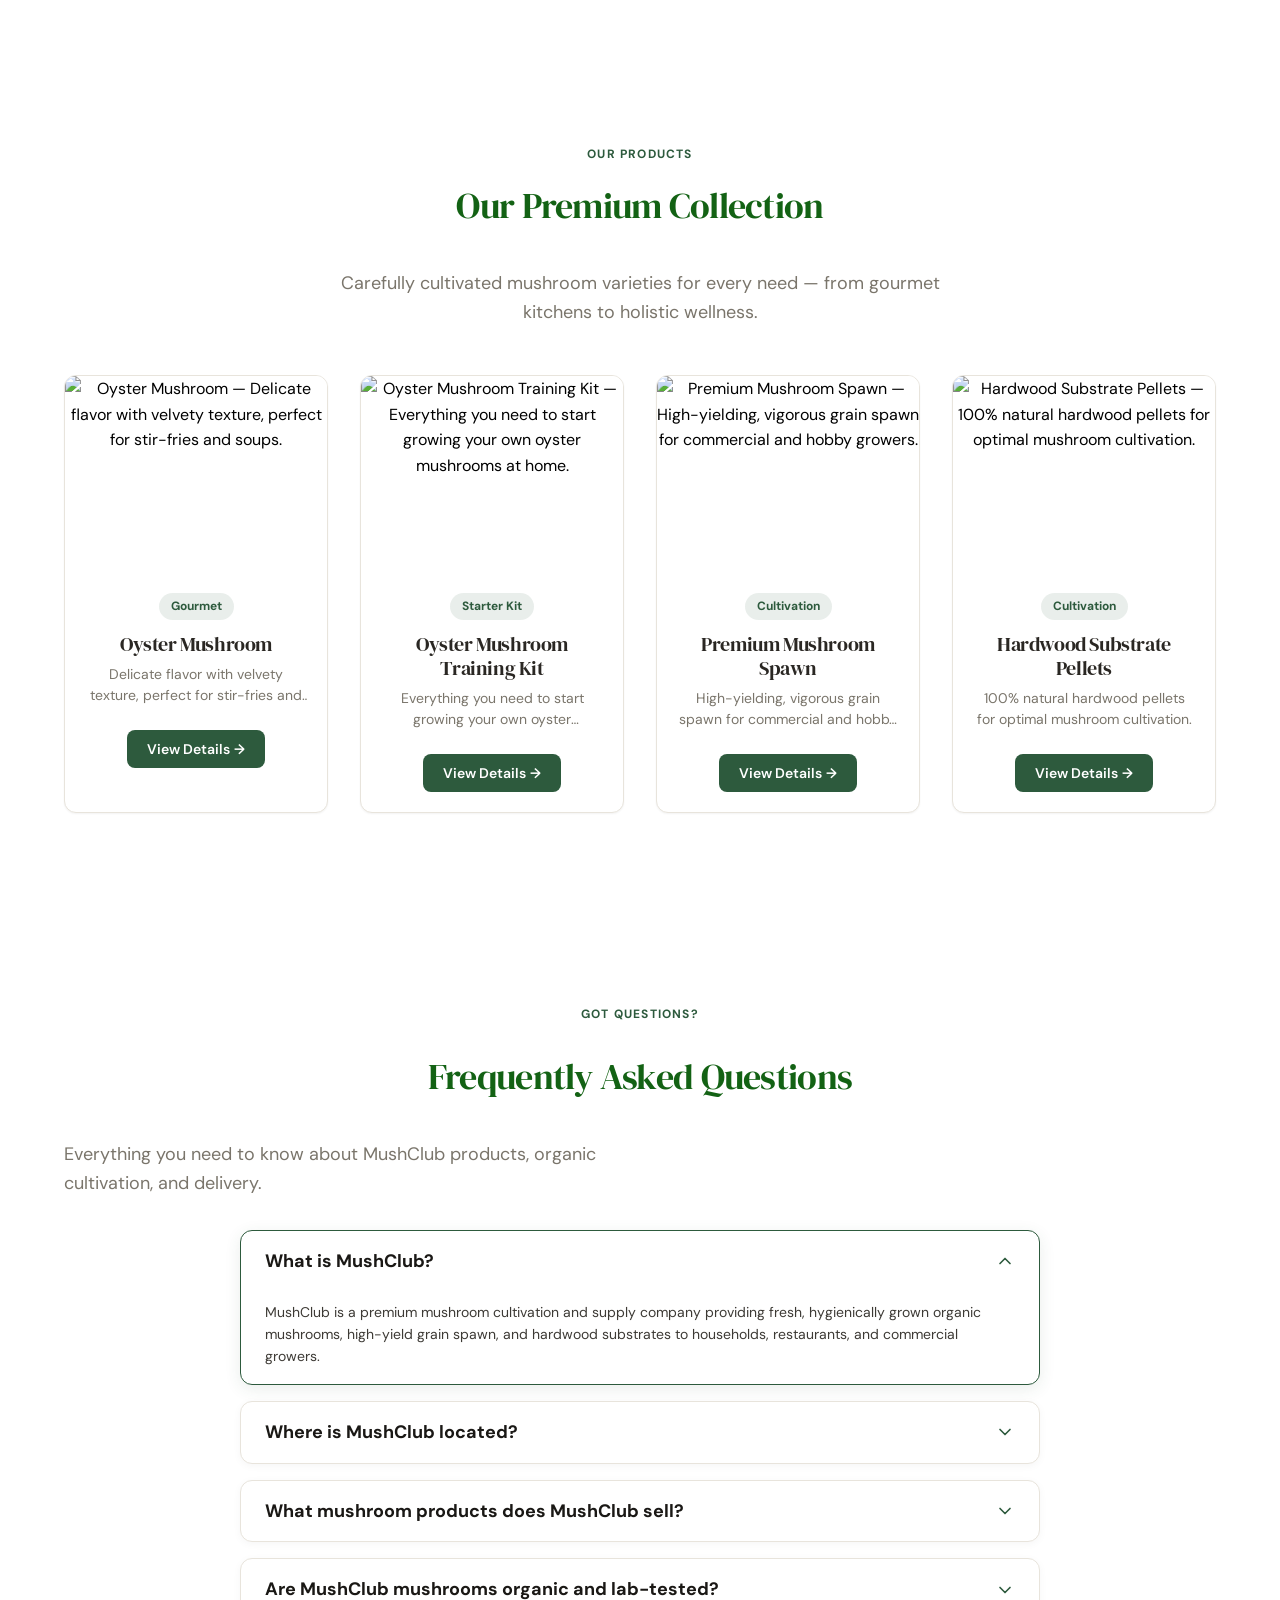
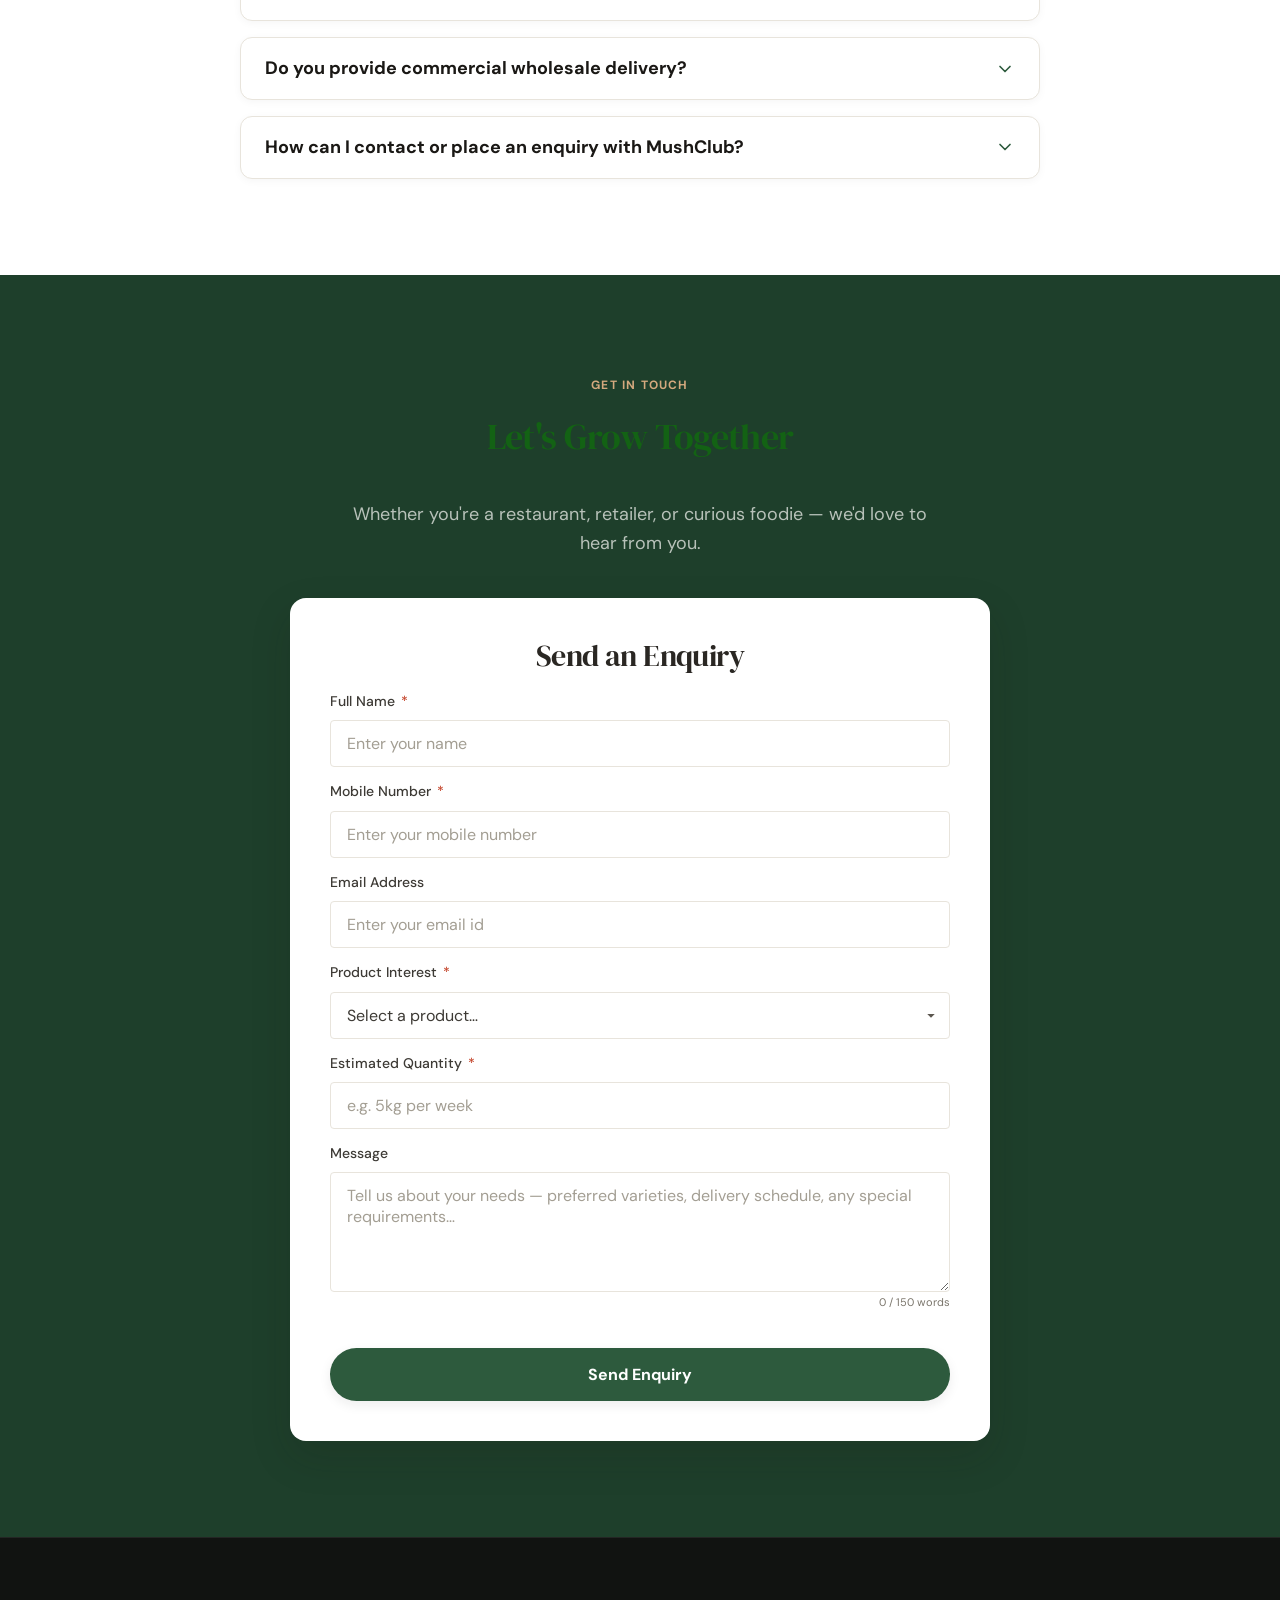
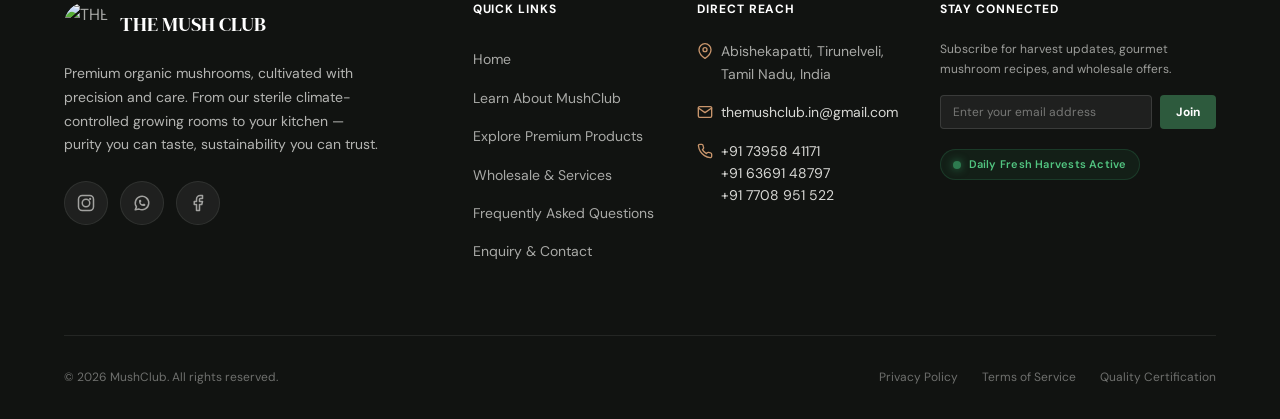
==== commit bf219cc1: "style(nav): update navbar to black theme with high-contrast white typography and accents" ====
--- a/index.html
+++ b/index.html
@@ -34,7 +34,7 @@
     href="https://fonts.googleapis.com/css2?family=DM+Sans:ital,opsz,wght@0,9..40,400;0,9..40,500;0,9..40,700;1,9..40,400&family=DM+Serif+Display&display=swap">
   <link rel="stylesheet"
     href="https://fonts.googleapis.com/css2?family=DM+Sans:ital,opsz,wght@0,9..40,400;0,9..40,500;0,9..40,700;1,9..40,400&family=DM+Serif+Display&display=swap">
-  <link rel="stylesheet" href="css/styles.css?v=29">
+  <link rel="stylesheet" href="css/styles.css?v=36">
   <link rel="manifest" href="manifest.webmanifest">
 
   <!-- Schema.org JSON-LD Structured Data for AI Assistants & Search Engines -->
@@ -217,14 +217,20 @@
           <a href="#contact" class="nav__mobile-cta">Enquire Now</a>
           <div class="mobile-menu__quick-reach">
             <a href="tel:+917395841171" class="mobile-menu__contact-link" aria-label="Call MushClub at +91 73958 41171">
-              <svg class="mobile-menu__contact-icon" viewBox="0 0 24 24" fill="none" stroke="currentColor" stroke-width="2" stroke-linecap="round" stroke-linejoin="round" aria-hidden="true" width="16" height="16">
-                <path d="M22 16.92v3a2 2 0 0 1-2.18 2 19.79 19.79 0 0 1-8.63-3.07 19.5 19.5 0 0 1-6-6 19.79 19.79 0 0 1-3.07-8.67A2 2 0 0 1 4.11 2h3a2 2 0 0 1 2 1.72 12.84 12.84 0 0 0 .7 2.81 2 2 0 0 1-.45 2.11L8.09 9.91a16 16 0 0 0 6 6l1.27-1.27a2 2 0 0 1 2.11-.45 12.84 12.84 0 0 0 2.81.7A2 2 0 0 1 22 16.92z" />
+              <svg class="mobile-menu__contact-icon" viewBox="0 0 24 24" fill="none" stroke="currentColor"
+                stroke-width="2" stroke-linecap="round" stroke-linejoin="round" aria-hidden="true" width="16"
+                height="16">
+                <path
+                  d="M22 16.92v3a2 2 0 0 1-2.18 2 19.79 19.79 0 0 1-8.63-3.07 19.5 19.5 0 0 1-6-6 19.79 19.79 0 0 1-3.07-8.67A2 2 0 0 1 4.11 2h3a2 2 0 0 1 2 1.72 12.84 12.84 0 0 0 .7 2.81 2 2 0 0 1-.45 2.11L8.09 9.91a16 16 0 0 0 6 6l1.27-1.27a2 2 0 0 1 2.11-.45 12.84 12.84 0 0 0 2.81.7A2 2 0 0 1 22 16.92z" />
               </svg>
               <span>+91 73958 41171</span>
             </a>
             <span class="mobile-menu__quick-divider" aria-hidden="true">•</span>
-            <a href="mailto:themushclub.in@gmail.com" class="mobile-menu__contact-link" aria-label="Email MushClub at themushclub.in@gmail.com">
-              <svg class="mobile-menu__contact-icon" viewBox="0 0 24 24" fill="none" stroke="currentColor" stroke-width="2" stroke-linecap="round" stroke-linejoin="round" aria-hidden="true" width="16" height="16">
+            <a href="mailto:themushclub.in@gmail.com" class="mobile-menu__contact-link"
+              aria-label="Email MushClub at themushclub.in@gmail.com">
+              <svg class="mobile-menu__contact-icon" viewBox="0 0 24 24" fill="none" stroke="currentColor"
+                stroke-width="2" stroke-linecap="round" stroke-linejoin="round" aria-hidden="true" width="16"
+                height="16">
                 <path d="M4 4h16c1.1 0 2 .9 2 2v12c0 1.1-.9 2-2 2H4c-1.1 0-2-.9-2-2V6c0-1.1.9-2 2-2z" />
                 <polyline points="22,6 12,13 2,6" />
               </svg>
@@ -583,13 +589,16 @@
       <div class="container">
         <div class="contact__header-text" style="text-align: center; margin-bottom: 40px;">
           <span class="section-label animate-on-scroll">Get In Touch</span>
-          <h2 id="contact-heading" class="section-heading animate-on-scroll" style="margin: 0 auto 24px;">Let's Grow Together</h2>
-          <p class="section-subtitle animate-on-scroll" style="margin: 0 auto;">Whether you're a restaurant, retailer, or curious foodie — we'd love to hear from you.</p>
+          <h2 id="contact-heading" class="section-heading animate-on-scroll" style="margin: 0 auto 24px;">Let's Grow
+            Together</h2>
+          <p class="section-subtitle animate-on-scroll" style="margin: 0 auto;">Whether you're a restaurant, retailer,
+            or curious foodie — we'd love to hear from you.</p>
         </div>
 
         <div class="contact__grid" style="display: block; max-width: 700px; margin: 0 auto;">
           <div class="contact__form-area">
-            <div class="form-container animate-on-scroll stagger-1" id="form-container" role="region" aria-label="Enquiry form">
+            <div class="form-container animate-on-scroll stagger-1" id="form-container" role="region"
+              aria-label="Enquiry form">
               <div class="form-card-wrapper" id="form-card-wrapper">
                 <button class="form-modal__close" id="form-close" aria-label="Close enquiry form">
                   <svg viewBox="0 0 24 24" fill="none" stroke="currentColor" stroke-width="2.5" stroke-linecap="round"
@@ -605,11 +614,14 @@
                   <form id="enquiry-form" action="https://api.web3forms.com/submit" method="POST" novalidate>
                     <!-- Web3Forms Integration -->
                     <input type="hidden" name="access_key" value="2e02b703-098c-4120-8903-4dd0abdc7564">
-                    <input type="hidden" name="subject" value="New Client Enquiry">
+                    <input type="hidden" name="subject" value="New Client Enquiry - MushClub Website">
                     <input type="hidden" name="from_name" value="MushClub Website Enquiry">
-                    <input type="checkbox" name="botcheck" class="hidden" style="display: none;">
-
-                    <div id="form-general-error" class="form__error-banner" style="display: none; color: #C4442A; background-color: #FDF2F0; border: 1px solid #F8D7DA; padding: 10px 14px; border-radius: var(--radius-md); margin-bottom: var(--space-4); font-size: var(--text-sm); line-height: 1.4; text-align: center;" role="alert"></div>
+                    <input type="checkbox" name="botcheck" class="hidden" style="display: none !important;"
+                      tabindex="-1" autocomplete="off">
+
+                    <div id="form-general-error" class="form__error-banner"
+                      style="display: none; color: #C4442A; background-color: #FDF2F0; border: 1px solid #F8D7DA; padding: 10px 14px; border-radius: var(--radius-md); margin-bottom: var(--space-4); font-size: var(--text-sm); line-height: 1.4; text-align: center;"
+                      role="alert"></div>
 
                     <div class="form__row">
                       <div class="form__group">
@@ -647,6 +659,7 @@
                           aria-describedby="product-error">
                           <option value="">Select a product…</option>
                           <option value="oyster">Oyster Mushroom</option>
+                          <option value="training-kit">Oyster Mushroom Training Kit</option>
                           <option value="spawn">Premium Mushroom Spawn</option>
                           <option value="pellet">Hardwood Substrate Pellets</option>
                           <option value="multiple">Multiple Products</option>
@@ -669,9 +682,11 @@
                         <textarea class="form__textarea" id="message" name="message"
                           placeholder="Tell us about your needs — preferred varieties, delivery schedule, any special requirements…"
                           rows="4" aria-describedby="message-error message-word-count"></textarea>
-                        <div style="display: flex; justify-content: space-between; align-items: center; margin-top: 2px;">
+                        <div
+                          style="display: flex; justify-content: space-between; align-items: center; margin-top: 2px;">
                           <span class="form__error" id="message-error" role="alert"></span>
-                          <span class="form__word-counter" id="message-word-count" style="font-size: 11px; color: var(--neutral-500); margin-left: auto;">0 / 150 words</span>
+                          <span class="form__word-counter" id="message-word-count"
+                            style="font-size: 11px; color: var(--neutral-500); margin-left: auto;">0 / 150 words</span>
                         </div>
                       </div>
                     </div>
@@ -758,7 +773,8 @@
                 <circle cx="17.5" cy="6.5" r="1.5" fill="currentColor" stroke="none" />
               </svg>
             </a>
-            <a href="https://wa.me/917395841171?text=Hi%2C%20I%20want%20to%20know%20more%20about%20your%20mushrooms%20and%20products.%20Please%20send%20me%20the%20details." target="_blank" rel="noopener noreferrer" class="footer__social-link"
+            <a href="https://wa.me/917395841171?text=Hi%2C%20I%20want%20to%20know%20more%20about%20your%20mushrooms%20and%20products.%20Please%20send%20me%20the%20details."
+              target="_blank" rel="noopener noreferrer" class="footer__social-link"
               aria-label="Chat with MushClub on WhatsApp">
               <svg viewBox="0 0 24 24" fill="none" stroke="currentColor" stroke-width="2" stroke-linecap="round"
                 stroke-linejoin="round">
@@ -767,8 +783,8 @@
                   d="M9 10a.5 .5 0 0 0 1 0v-1a.5 .5 0 0 0 -1 0v1a5 5 0 0 0 5 5h1a.5 .5 0 0 0 0 -1h-1a.5 .5 0 0 0 0 1" />
               </svg>
             </a>
-            <a href="https://www.facebook.com/themushclub.in" target="_blank" rel="noopener noreferrer" class="footer__social-link"
-              aria-label="Follow MushClub on Facebook">
+            <a href="https://www.facebook.com/themushclub.in" target="_blank" rel="noopener noreferrer"
+              class="footer__social-link" aria-label="Follow MushClub on Facebook">
               <svg viewBox="0 0 24 24" fill="none" stroke="currentColor" stroke-width="2" stroke-linecap="round"
                 stroke-linejoin="round" aria-hidden="true">
                 <path d="M18 2h-3a5 5 0 0 0-5 5v3H7v4h3v8h4v-8h3l1-4h-4V7a1 1 0 0 1 1-1h3z" />
@@ -855,10 +871,11 @@
     </div>
   </footer>
 
-  <script src="js/main.js?v=29" defer></script>
+  <script src="js/form.js?v=36" defer></script>
+  <script src="js/main.js?v=36" defer></script>
   <!-- Floating WhatsApp Button -->
-  <a href="https://wa.me/917395841171?text=Hi%2C%20I%20want%20to%20know%20more%20about%20your%20mushrooms%20and%20products.%20Please%20send%20me%20the%20details." class="whatsapp-float" target="_blank" rel="noopener noreferrer"
-    aria-label="Chat with us on WhatsApp">
+  <a href="https://wa.me/917395841171?text=Hi%2C%20I%20want%20to%20know%20more%20about%20your%20mushrooms%20and%20products.%20Please%20send%20me%20the%20details."
+    class="whatsapp-float" target="_blank" rel="noopener noreferrer" aria-label="Chat with us on WhatsApp">
     <svg xmlns="http://www.w3.org/2000/svg" viewBox="0 0 448 512" fill="currentColor" width="34" height="34">
       <path
         d="M380.9 97.1C339 55.1 283.2 32 223.9 32c-122.4 0-222 99.6-222 222 0 39.1 10.2 77.3 29.6 111L0 480l117.7-30.9c32.4 17.7 68.9 27 106.1 27h.1c122.3 0 224.1-99.6 224.1-222 0-59.3-25.2-115-67.1-157zm-157 341.6c-33.2 0-65.7-8.9-94-25.7l-6.7-4-69.8 18.3L72 359.2l-4.4-7c-18.5-29.4-28.2-63.3-28.2-98.2 0-101.7 82.8-184.5 184.6-184.5 49.3 0 95.6 19.2 130.4 54.1 34.8 34.9 56.2 81.2 56.1 130.5 0 101.8-84.9 184.6-186.6 184.6zm101.2-138.2c-5.5-2.8-32.8-16.2-37.9-18-5.1-1.9-8.8-2.8-12.5 2.8-3.7 5.6-14.3 18-17.6 21.8-3.2 3.7-6.5 4.2-12 1.4-32.6-16.3-54-29.1-75.5-66-5.7-9.8 5.7-9.1 16.3-30.3 1.8-3.7.9-6.9-.5-9.7-1.4-2.8-12.5-30.1-17.1-41.2-4.5-10.8-9.1-9.3-12.5-9.5-3.2-.2-6.9-.2-10.6-.2-3.7 0-9.7 1.4-14.8 6.9-5.1 5.6-19.4 19-19.4 46.3 0 27.3 19.9 53.7 22.6 57.4 2.8 3.7 39.1 59.7 94.8 83.8 35.2 15.2 49 16.5 66.6 13.9 10.7-1.6 32.8-13.4 37.4-26.4 4.6-13 4.6-24.1 3.2-26.4-1.3-2.5-5-3.9-10.5-6.6z" />
--- a/css/styles.css
+++ b/css/styles.css
@@ -397,16 +397,16 @@
   transition: background-color 300ms var(--ease-default),
     border-color 300ms var(--ease-default),
     box-shadow 300ms var(--ease-default);
-  background-color: rgba(20, 22, 20, 0.95);
+  background-color: #000000;
   backdrop-filter: blur(16px);
   -webkit-backdrop-filter: blur(16px);
-  border-bottom: 1px solid rgba(255, 255, 255, 0.08);
+  border-bottom: 1px solid rgba(255, 255, 255, 0.1);
 }
 
 .nav.scrolled {
-  background-color: rgba(14, 16, 14, 0.96);
-  box-shadow: 0 4px 20px rgba(0, 0, 0, 0.3);
-  border-bottom-color: rgba(200, 149, 108, 0.2);
+  background-color: #000000;
+  box-shadow: 0 4px 24px rgba(0, 0, 0, 0.6);
+  border-bottom-color: rgba(255, 255, 255, 0.15);
 }
 
 .menu-open .nav {
@@ -421,18 +421,48 @@
   display: flex;
   align-items: center;
   justify-content: space-between;
+  gap: var(--space-6);
   width: 100%;
   max-width: 1200px;
   margin: 0 auto;
   padding: 0 var(--space-6);
-}
-
+  height: 100%;
+}
+
+/* 1. BRAND SECTION: Logo + Brand Name grouped together on the left */
 .nav__logo {
-  display: flex;
-  align-items: center;
-  gap: var(--space-2);
+  display: inline-flex;
+  align-items: center;
+  gap: 12px;
   text-decoration: none;
   flex-shrink: 0;
+  white-space: nowrap;
+}
+
+.logo-mask {
+  width: 44px;
+  height: 44px;
+  border-radius: 50%;
+  overflow: hidden;
+  flex-shrink: 0;
+  display: flex;
+  align-items: center;
+  justify-content: center;
+  background-color: transparent;
+  padding: 0;
+  transition: transform 250ms var(--ease-default);
+}
+
+.nav__logo:hover .logo-mask {
+  transform: scale(1.05);
+}
+
+.nav__logo-image {
+  height: 100%;
+  width: 100%;
+  display: block;
+  object-fit: cover;
+  border-radius: 50%;
 }
 
 .nav__logo-text {
@@ -441,6 +471,9 @@
   color: #FFFFFF;
   font-weight: 700;
   letter-spacing: -0.01em;
+  line-height: 1;
+  white-space: nowrap;
+  display: inline-block;
 }
 
 .footer__logo-text {
@@ -450,27 +483,7 @@
   font-weight: 400;
 }
 
-.logo-mask {
-  width: 46px;
-  height: 46px;
-  border-radius: 50%;
-  overflow: hidden;
-  flex-shrink: 0;
-  display: flex;
-  align-items: center;
-  justify-content: center;
-  background-color: transparent;
-  padding: 0;
-  position: relative;
-  top: 3px;
-  transition: transform 250ms var(--ease-default);
-}
-
-.nav__logo:hover .logo-mask {
-  transform: scale(1.05);
-}
-
-.nav__logo-image {
+.footer__logo-image {
   height: 100%;
   width: 100%;
   display: block;
@@ -478,18 +491,13 @@
   border-radius: 50%;
 }
 
-.footer__logo-image {
-  height: 100%;
-  width: 100%;
-  display: block;
-  object-fit: cover;
-  border-radius: 50%;
-}
-
+/* 2. NAVIGATION LINKS: Grouped on the right, separated from brand */
 .nav__links {
   display: flex;
   align-items: center;
   gap: var(--space-8);
+  margin-left: auto;
+  flex-shrink: 0;
 }
 
 .nav__link {
@@ -498,6 +506,7 @@
   color: var(--neutral-300);
   position: relative;
   padding: var(--space-1) 0;
+  white-space: nowrap;
   transition: color var(--transition-base) var(--ease-default);
 }
 
@@ -508,13 +517,13 @@
   left: 0;
   width: 0;
   height: 2px;
-  background-color: var(--brand-accent);
+  background-color: #FFFFFF;
   transition: width var(--transition-base) var(--ease-default);
 }
 
 .nav__link:hover,
 .nav__link:focus-visible {
-  color: var(--brand-accent);
+  color: #FFFFFF;
 }
 
 .nav__link:hover::after,
@@ -523,7 +532,7 @@
 }
 
 .nav__link.active {
-  color: var(--brand-accent);
+  color: #FFFFFF;
 }
 
 .nav__link.active::after {
@@ -537,10 +546,12 @@
   font-family: var(--font-body);
   font-size: var(--text-sm);
   font-weight: 700;
-  color: var(--brand-primary);
-  background-color: #FDFBF7;
+  color: #000000;
+  background-color: #FFFFFF;
   padding: var(--space-3) var(--space-6);
   border-radius: var(--radius-full);
+  white-space: nowrap;
+  flex-shrink: 0;
   transition: background-color var(--transition-base) var(--ease-default),
     transform var(--transition-fast) var(--ease-default),
     box-shadow var(--transition-base) var(--ease-default);
@@ -548,12 +559,12 @@
 
 .nav__cta:hover,
 .nav__cta:focus-visible {
-  background-color: #F0EAD6;
-  box-shadow: var(--shadow-md);
+  background-color: #E5E7EB;
+  box-shadow: 0 4px 16px rgba(255, 255, 255, 0.15);
 }
 
 .nav__cta:active {
-  background-color: #E3D9C0;
+  background-color: #D1D5DB;
   transform: scale(0.97);
 }
 
@@ -568,7 +579,7 @@
   background: transparent;
   border: none;
   padding: 0;
-  margin-right: 0;
+  margin-left: auto;
   cursor: pointer;
   position: relative;
   z-index: 102;
@@ -585,7 +596,7 @@
   display: block;
   width: 24px;
   height: 2px;
-  background-color: var(--neutral-100);
+  background-color: #FFFFFF;
   border-radius: 2px;
   transition: transform 300ms cubic-bezier(0.16, 1, 0.3, 1),
     opacity 200ms ease,
@@ -598,7 +609,7 @@
 
 .nav__hamburger.open .nav__hamburger-line:nth-child(1) {
   transform: translateY(8px) rotate(45deg);
-  background-color: var(--neutral-50);
+  background-color: #FFFFFF;
 }
 
 .nav__hamburger.open .nav__hamburger-line:nth-child(2) {
@@ -608,7 +619,7 @@
 
 .nav__hamburger.open .nav__hamburger-line:nth-child(3) {
   transform: translateY(-8px) rotate(-45deg);
-  background-color: var(--neutral-50);
+  background-color: #FFFFFF;
 }
 
 /* Mobile Menu Overlay */
@@ -1713,6 +1724,7 @@
   from {
     opacity: 0;
   }
+
   to {
     opacity: 1;
   }
@@ -1723,6 +1735,7 @@
     opacity: 0;
     transform: scale(0.95) translateY(12px);
   }
+
   to {
     opacity: 1;
     transform: scale(1) translateY(0);
@@ -2416,6 +2429,37 @@
     /* 28px */
     --text-xl: 1.375rem;
     /* 22px */
+  }
+
+  /* Nav */
+  .nav {
+    height: 64px;
+  }
+
+  .nav__inner {
+    padding-left: var(--space-4);
+    padding-right: var(--space-4);
+  }
+
+  .logo-mask {
+    height: 40px;
+    width: 40px;
+  }
+
+  .nav__logo-text {
+    font-size: var(--text-lg);
+  }
+
+  .nav__links {
+    display: none;
+  }
+
+  .nav__cta {
+    display: none;
+  }
+
+  .nav__hamburger {
+    display: flex;
   }
 
   .section {
